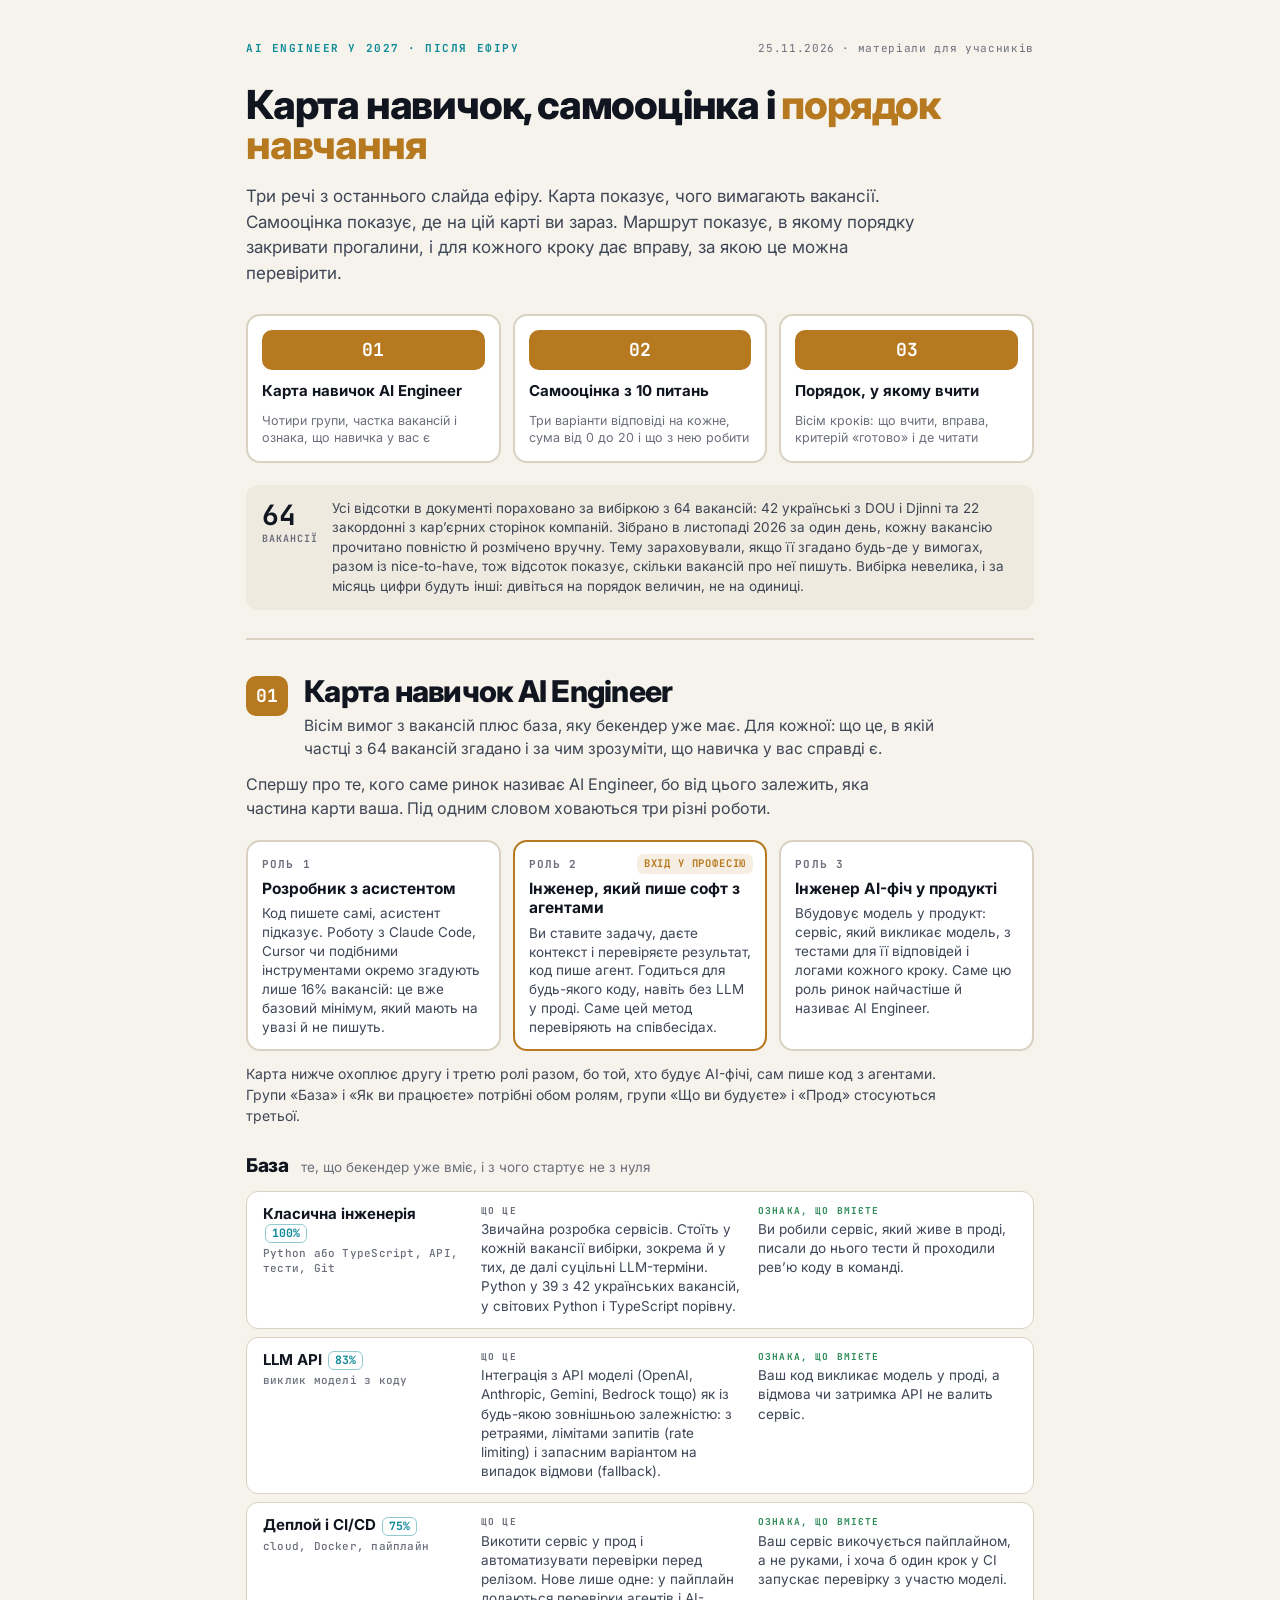
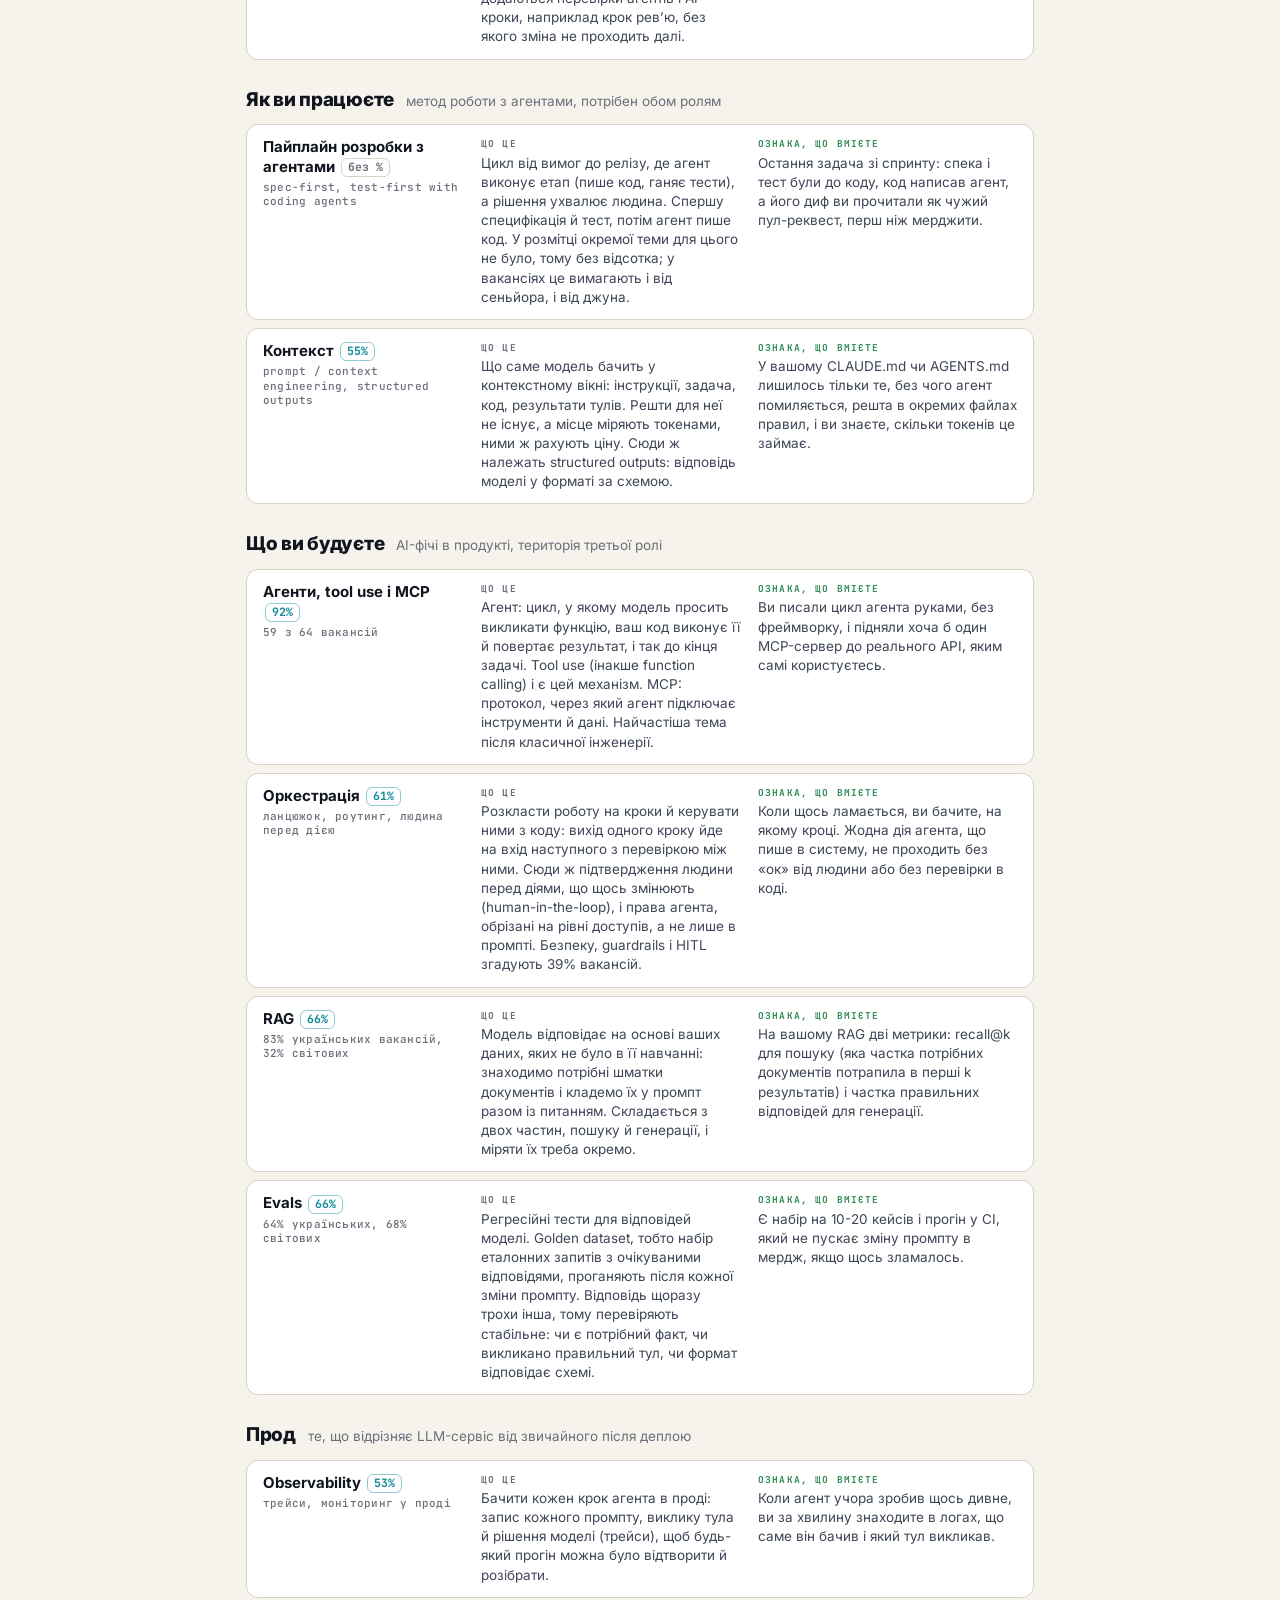
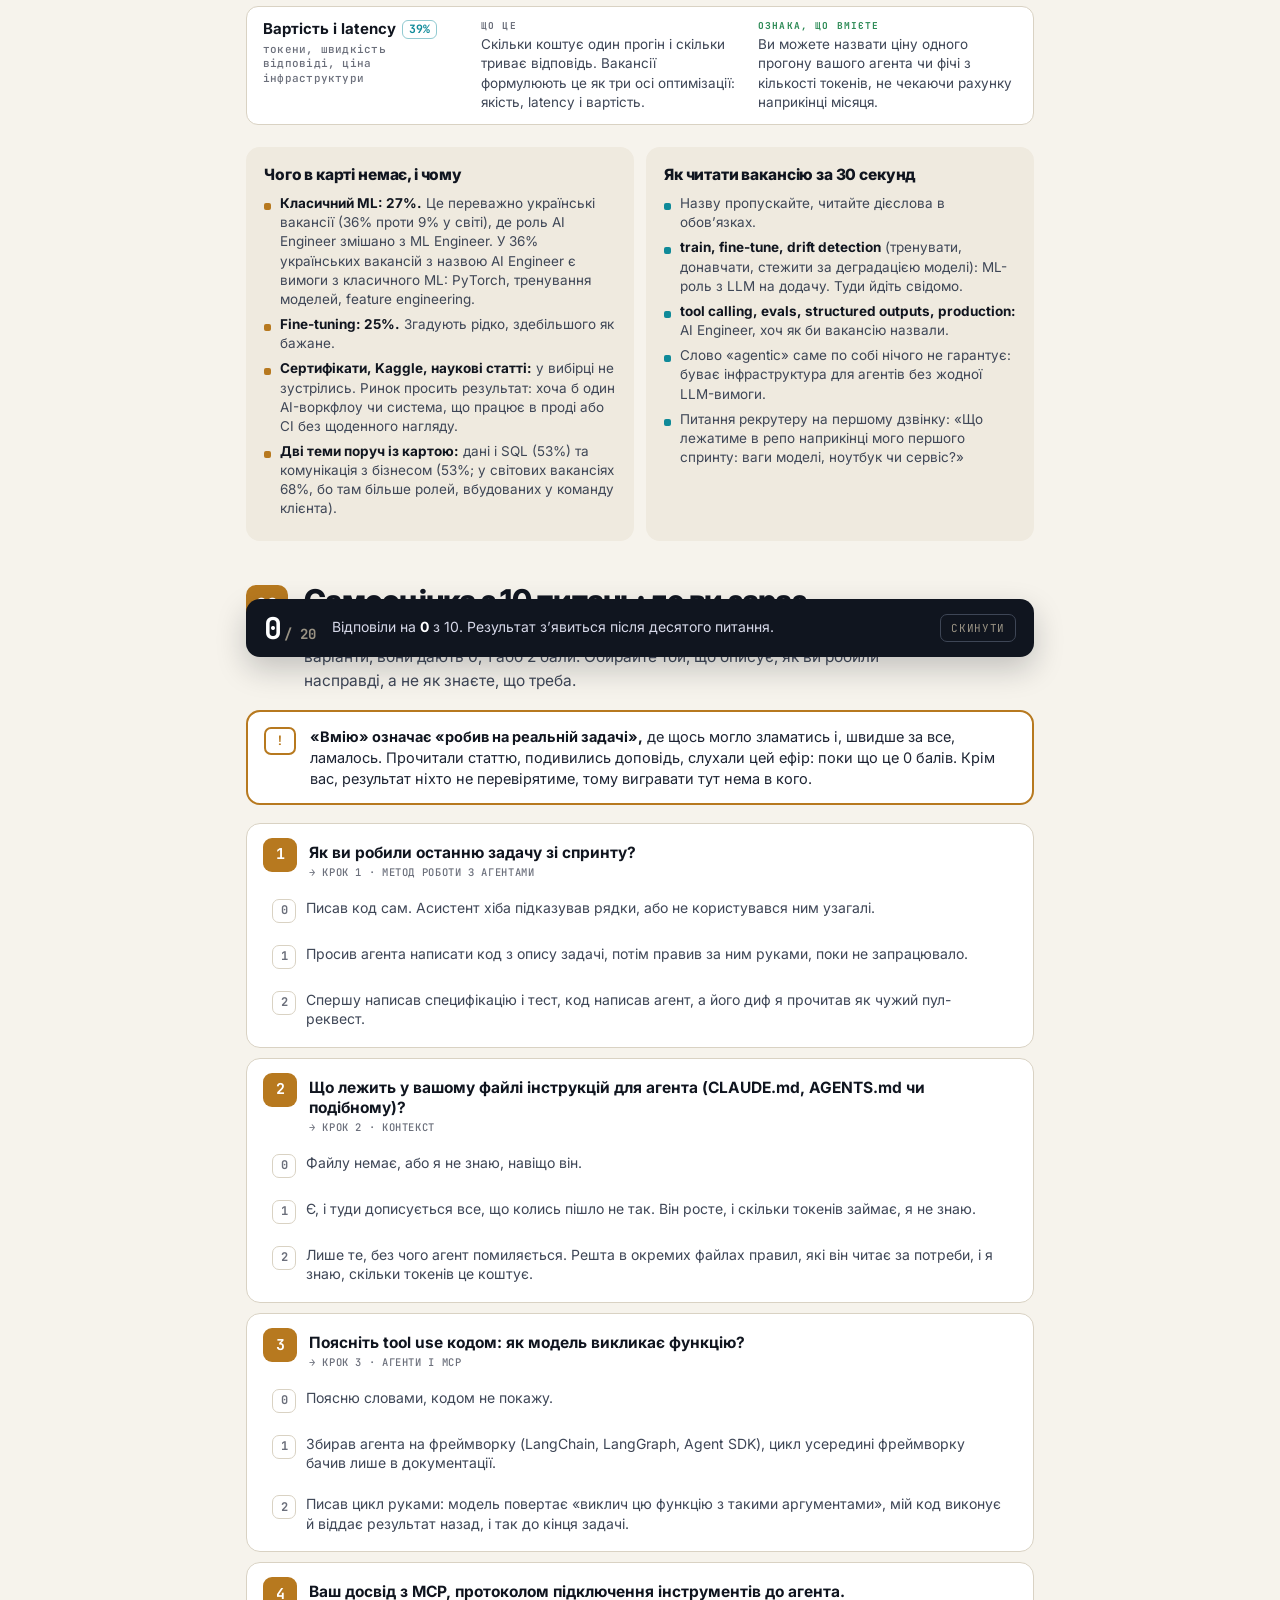
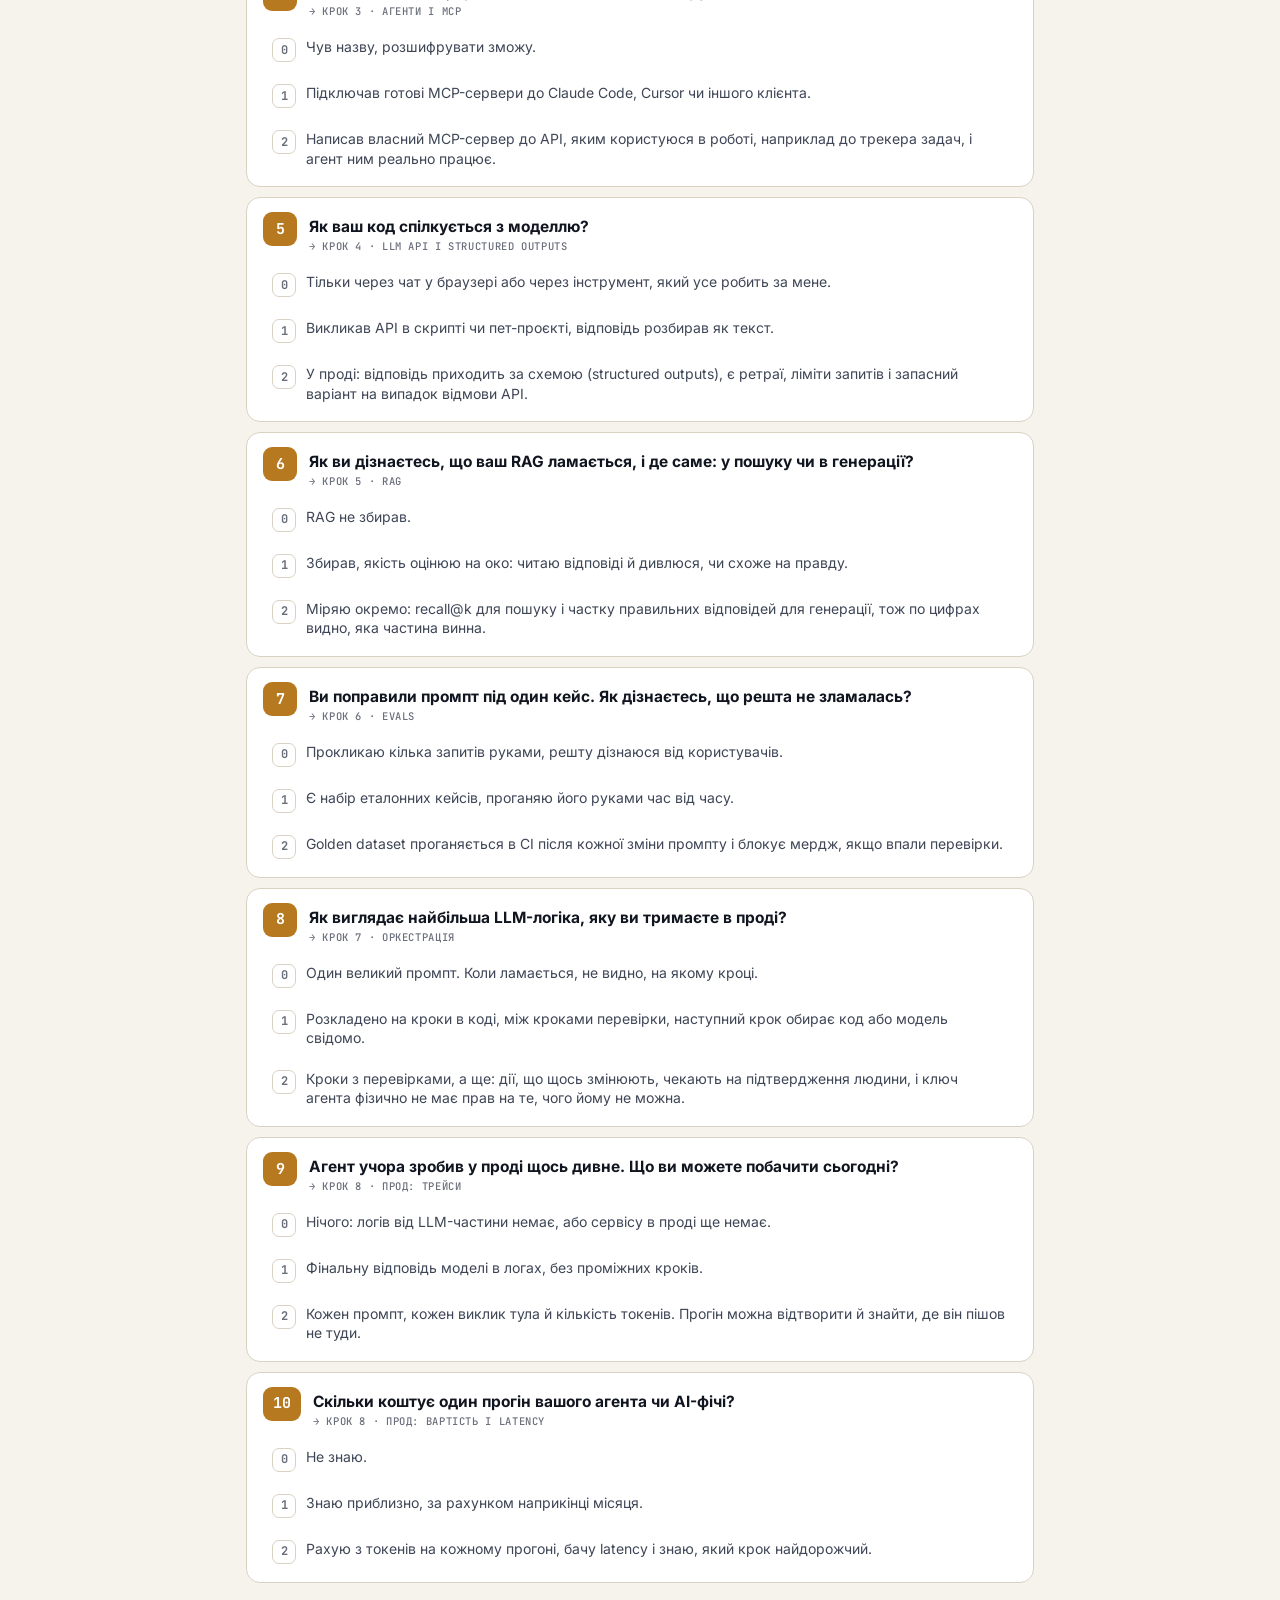
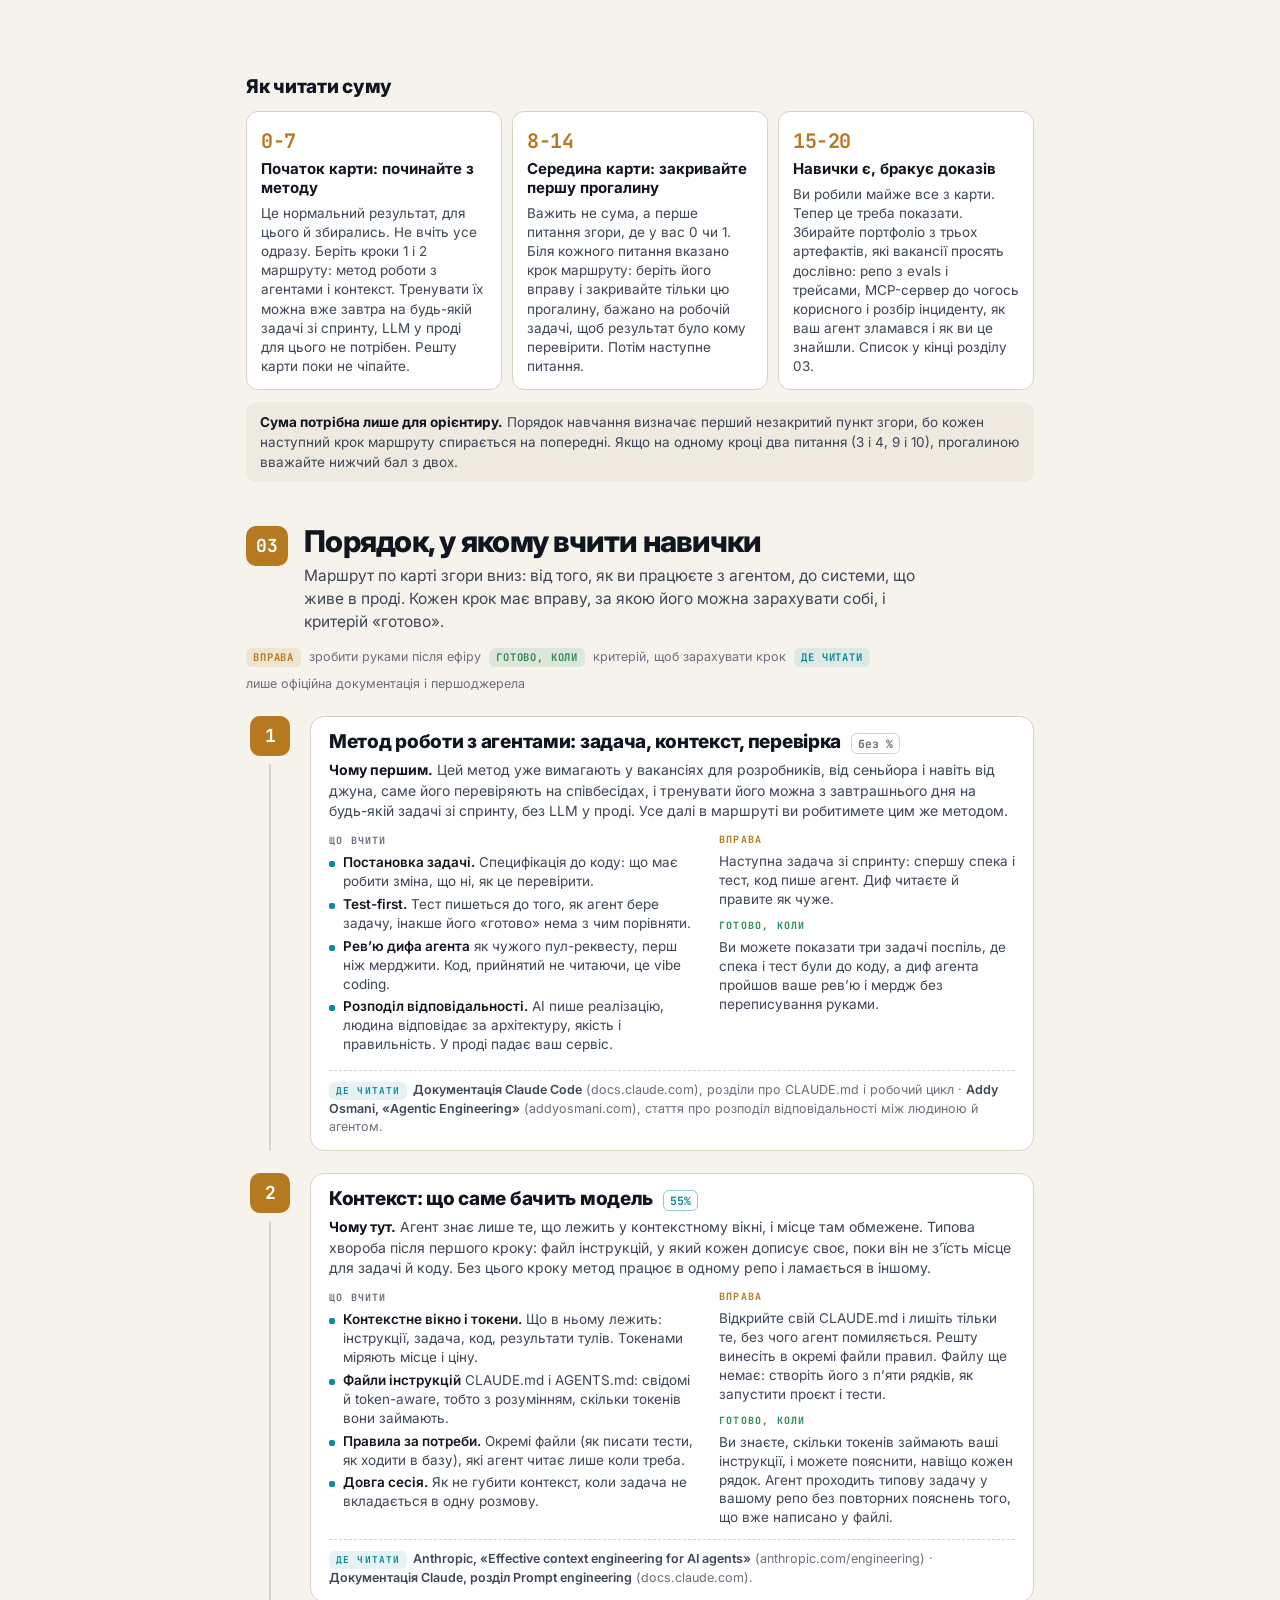
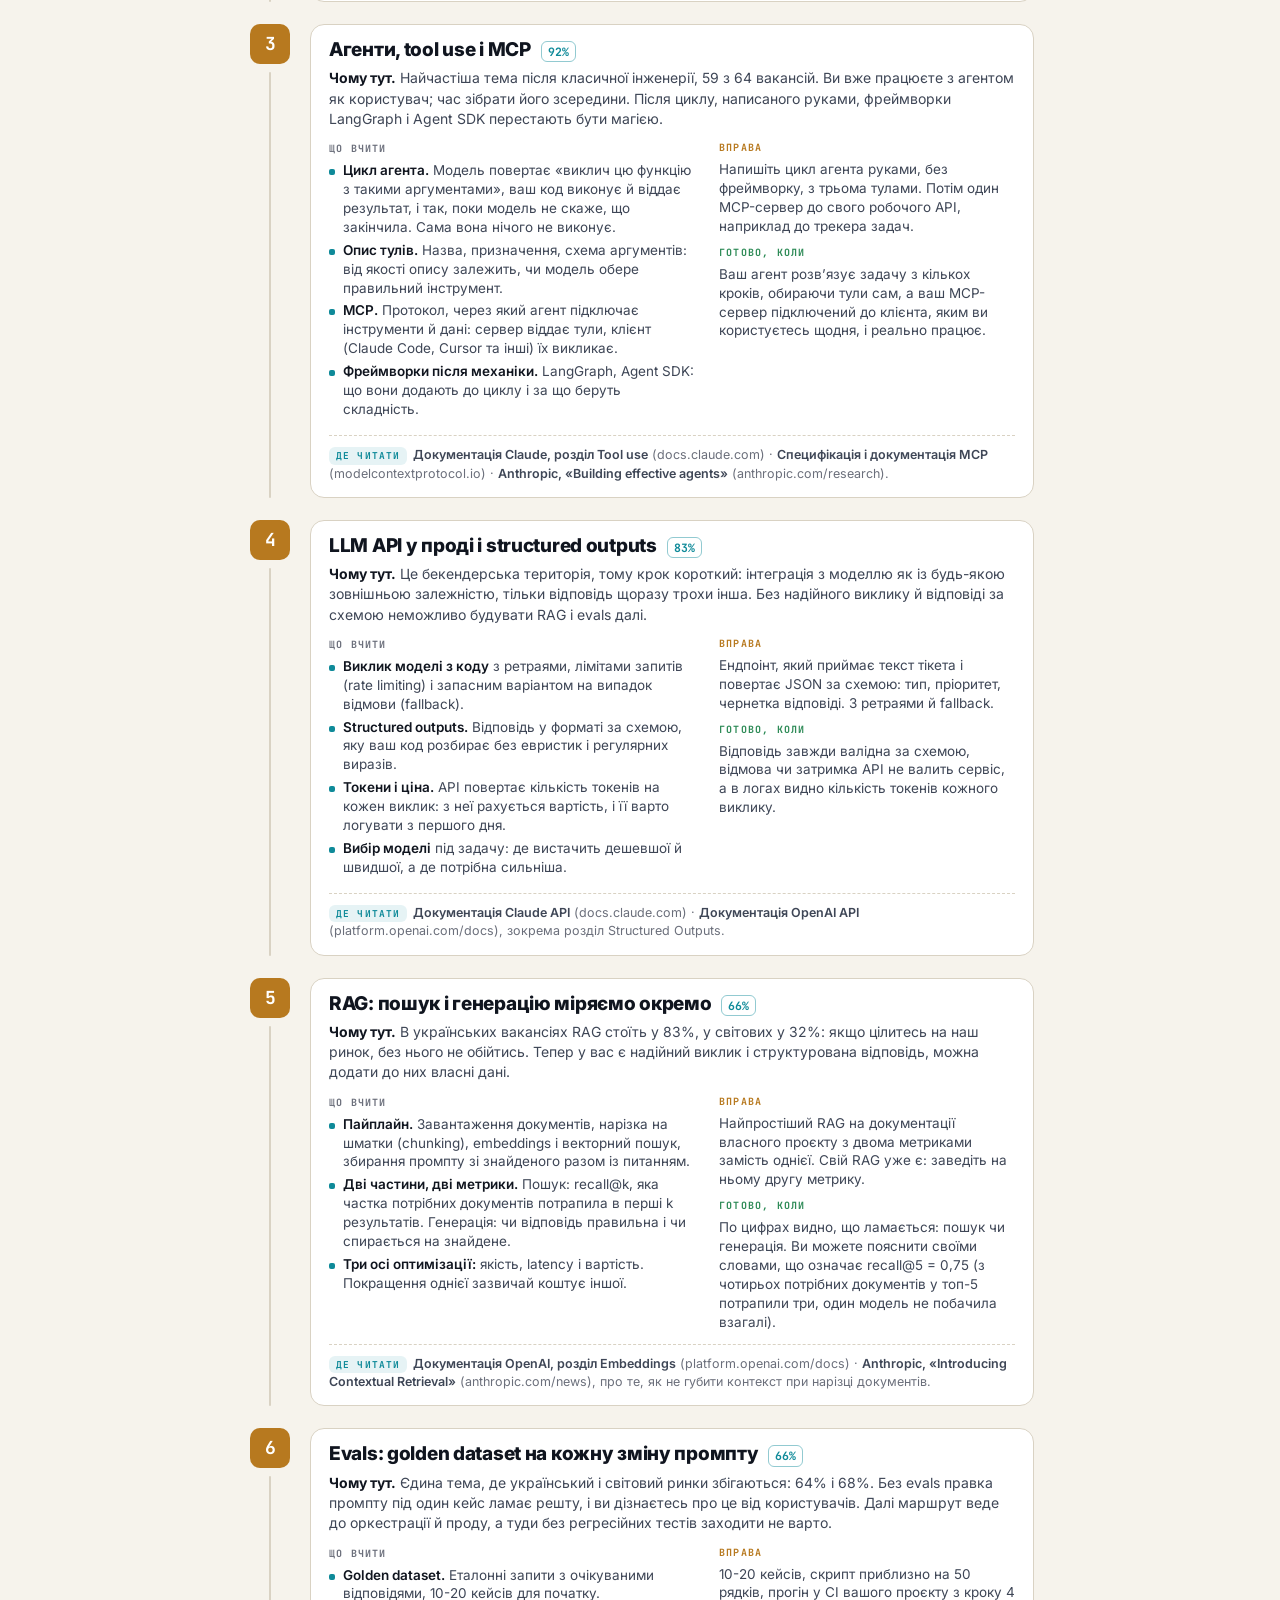
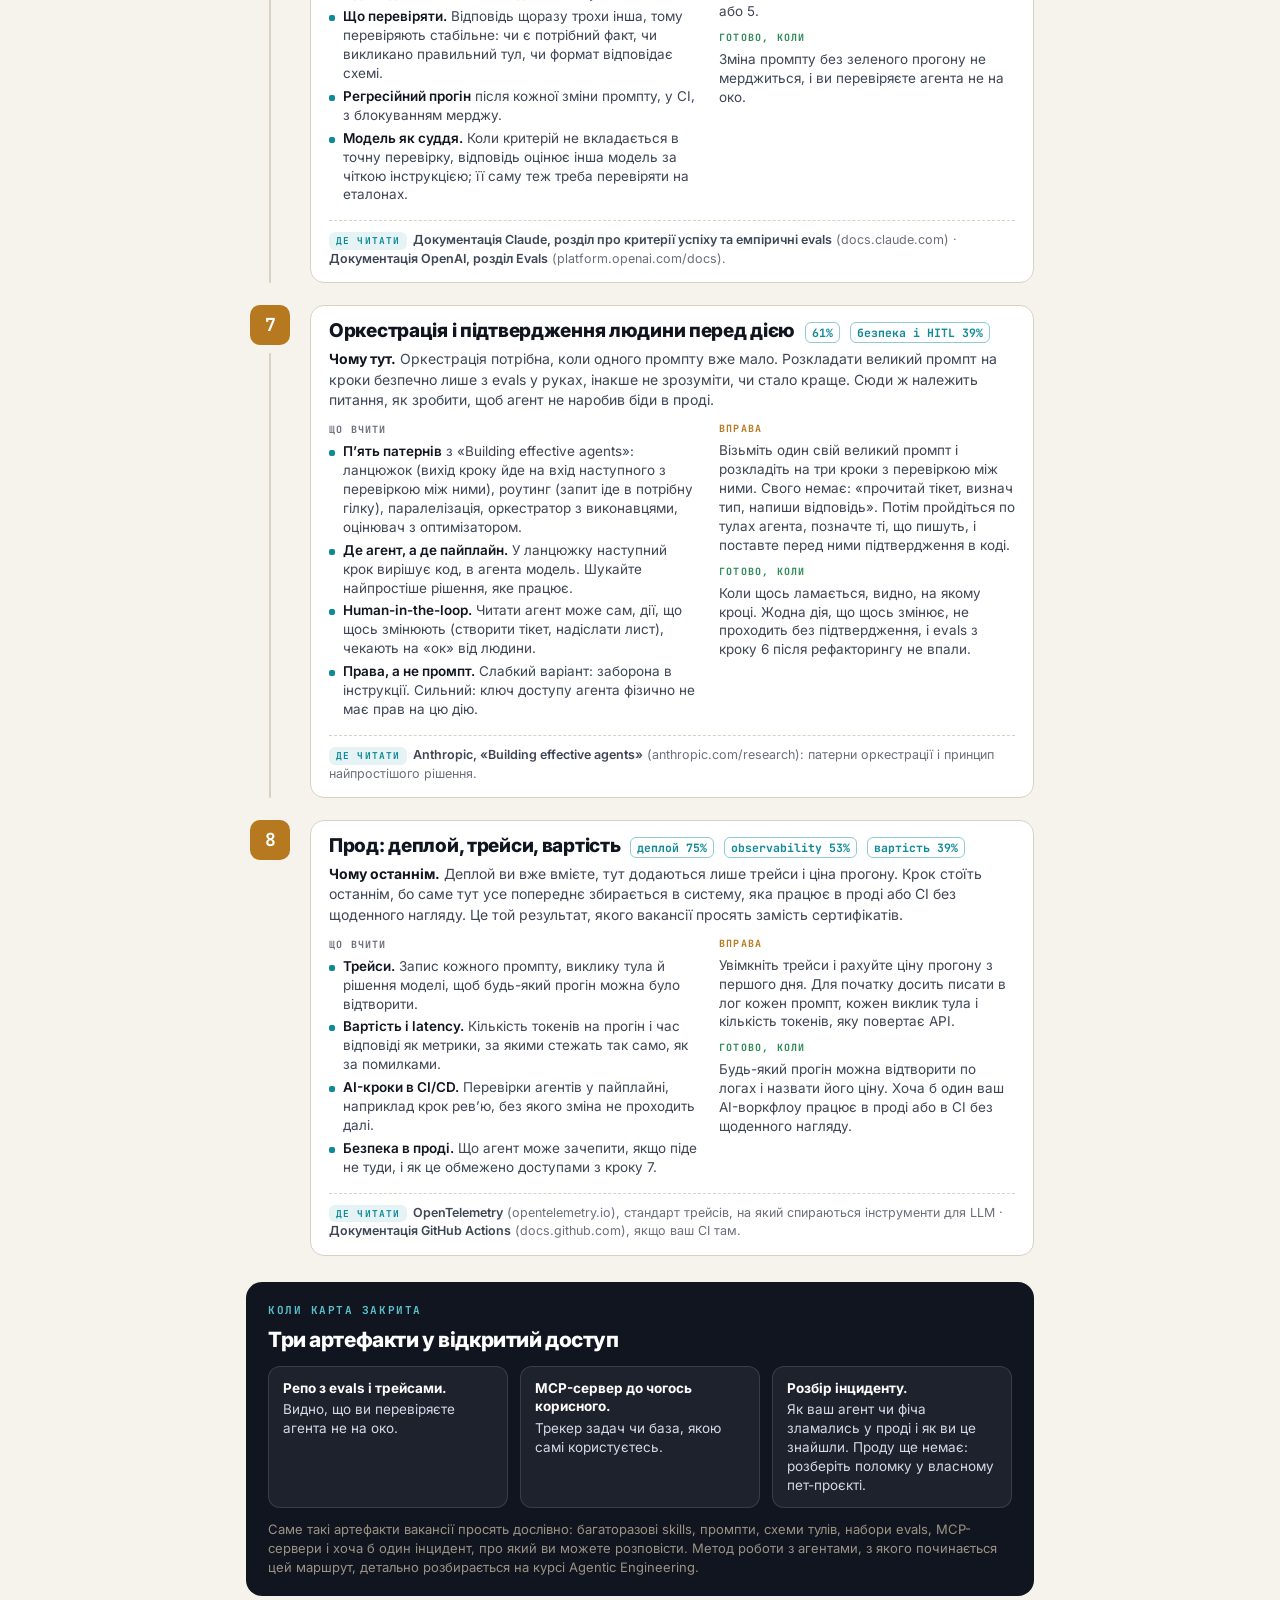
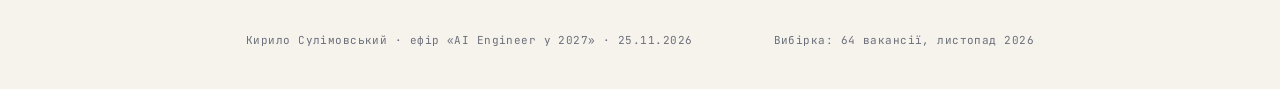
==== index.html @ 545e6356 "AI Engineer roadmap: skill map, self-assessment, learning order Co-Authored-By: Claude Opus 5.5 <nor" ====
<!DOCTYPE html>
<html lang="uk">
<head>
<meta charset="utf-8">
<meta name="viewport" content="width=device-width, initial-scale=1">
<title>AI Engineer у 2027: карта навичок, самооцінка, порядок навчання</title>
<meta name="description" content="Матеріали після ефіру «AI Engineer у 2027»: карта навичок за 64 вакансіями, самооцінка з 10 питань і порядок, у якому вчити навички.">
<link rel="preconnect" href="https://fonts.googleapis.com">
<link rel="preconnect" href="https://fonts.gstatic.com" crossorigin>
<link href="https://fonts.googleapis.com/css2?family=Inter:wght@400;600;700;800&family=JetBrains+Mono:wght@500;700&display=swap" rel="stylesheet">
<style>
:root{
  --bg:#F6F3EC; --panel:#FFFFFF; --panel-2:#EFEADF; --frame:#D9D2C3; --line:#8C8574;
  --ink-0:#10151F; --ink:#1D2433; --ink-2:#3E4656; --dim:#6B6F7B;
  --accent:#B7791F; --model:#6D4FC7; --code:#0F8A99; --ctx:#2F6BD8; --ok:#2E8B57; --err:#C8443A;
  --sans:"Inter",system-ui,-apple-system,"Segoe UI",sans-serif; --mono:"JetBrains Mono",ui-monospace,"SF Mono",Menlo,monospace;
}
*{box-sizing:border-box;margin:0;padding:0}
html{-webkit-text-size-adjust:100%}
body{background:var(--bg);color:var(--ink);font-family:var(--sans);font-size:16px;line-height:1.5;-webkit-font-smoothing:antialiased;overflow-x:hidden}
.wrap{max-width:820px;margin:0 auto;padding:0 16px}
a{color:var(--code);text-decoration:none;border-bottom:1px solid rgba(15,138,153,.35)}
b,strong{font-weight:700;color:var(--ink-0)}
code{font-family:var(--mono);font-size:.9em;font-weight:500}
.mono{font-family:var(--mono);font-weight:500;letter-spacing:0}
.kicker{font-family:var(--mono);font-weight:700;font-size:11px;letter-spacing:.14em;text-transform:uppercase;color:var(--code)}
.chip{display:inline-flex;align-items:center;justify-content:center;min-width:40px;height:40px;padding:0 10px;border-radius:10px;background:var(--accent);color:#fff;font-family:var(--mono);font-weight:700;font-size:18px;line-height:1;flex:none}
.chip.sm{min-width:28px;height:28px;font-size:13px;border-radius:7px}
.chip.ghost{background:var(--panel);color:var(--accent);border:2px solid var(--accent)}
.pct{display:inline-block;font-family:var(--mono);font-weight:700;font-size:11.5px;color:var(--code);border:1.5px solid rgba(15,138,153,.45);border-radius:6px;padding:1px 6px;white-space:nowrap;vertical-align:middle}
.pct.na{color:var(--dim);border-color:var(--frame)}
.tag{display:inline-block;font-family:var(--mono);font-weight:700;font-size:10.5px;letter-spacing:.08em;text-transform:uppercase;border-radius:6px;padding:2px 7px;white-space:nowrap}
.tag.base{background:rgba(15,138,153,.1);color:var(--code)}
.tag.rec{background:rgba(183,121,31,.13);color:var(--accent)}
.tag.opt{background:rgba(107,111,123,.12);color:var(--dim)}
.tag.ok{background:rgba(46,139,87,.12);color:var(--ok)}
hr.rule{border:0;border-top:2px solid var(--frame);margin:0}

/* ---- header ---- */
header.cover{padding:40px 0 28px}
.cover .top{display:flex;justify-content:space-between;align-items:center;gap:12px;flex-wrap:wrap;margin-bottom:28px}
.cover .top .right{font-family:var(--mono);font-size:11px;color:var(--dim);letter-spacing:.06em}
.cover h1{font-weight:800;font-size:40px;line-height:1.02;letter-spacing:-.03em;color:var(--ink-0);max-width:700px}
.cover h1 span{color:var(--accent)}
.cover .lead{margin-top:18px;font-size:17px;color:var(--ink-2);max-width:680px}
.promise{display:grid;grid-template-columns:repeat(3,1fr);gap:12px;margin-top:28px}
.promise a{display:flex;flex-direction:column;gap:12px;background:var(--panel);border:2px solid var(--frame);border-radius:14px;padding:14px;color:var(--ink);border-bottom-width:2px}
.promise a .pt{font-weight:700;font-size:15px;line-height:1.25;color:var(--ink-0)}
.promise a .ps{font-size:12.5px;color:var(--dim);line-height:1.35}
.sample{margin-top:22px;display:flex;gap:14px;align-items:flex-start;background:var(--panel-2);border-radius:12px;padding:14px 16px;font-size:13.5px;color:var(--ink-2);line-height:1.45}
.sample .n{font-family:var(--mono);font-weight:700;font-size:28px;line-height:1;color:var(--ink-0);flex:none;padding-top:2px}
.sample .n small{display:block;font-size:10px;letter-spacing:.1em;text-transform:uppercase;color:var(--dim);margin-top:5px}

/* ---- sections ---- */
section.part{padding:36px 0 8px}
.part-head{display:flex;align-items:flex-start;gap:16px;margin-bottom:8px}
.part-head h2{font-weight:800;font-size:30px;line-height:1.05;letter-spacing:-.025em;color:var(--ink-0)}
.part-head .sub{color:var(--ink-2);margin-top:6px;font-size:15.5px;max-width:640px}
.part-intro{color:var(--ink-2);margin:12px 0 0;max-width:680px}

/* roles */
.roles{display:grid;grid-template-columns:repeat(3,1fr);gap:12px;margin-top:20px}
.role{background:var(--panel);border:2px solid var(--frame);border-radius:14px;padding:14px 14px 12px;position:relative}
.role .rn{font-family:var(--mono);font-weight:700;font-size:11px;color:var(--dim);letter-spacing:.1em;text-transform:uppercase}
.role h4{font-weight:700;font-size:15.5px;line-height:1.25;color:var(--ink-0);margin:6px 0 6px}
.role p{font-size:13.5px;color:var(--ink-2);line-height:1.4}
.role.hl{border-color:var(--accent)}
.role .mark{position:absolute;top:12px;right:12px}
.roles-note{margin-top:12px;font-size:14px;color:var(--ink-2);max-width:700px}

/* skill map */
.group{margin-top:26px}
.group-head{display:flex;align-items:baseline;gap:12px;flex-wrap:wrap;margin-bottom:10px}
.group-head h3{font-weight:800;font-size:19px;letter-spacing:-.015em;color:var(--ink-0)}
.group-head .gh-sub{font-size:13.5px;color:var(--dim)}
.skill{display:grid;grid-template-columns:200px 1fr 1fr;gap:0 18px;background:var(--panel);border:1.5px solid var(--frame);border-radius:12px;padding:12px 16px;margin-bottom:8px;break-inside:avoid;page-break-inside:avoid}
.skill .sn{font-weight:700;font-size:15px;color:var(--ink-0);line-height:1.3}
.skill .sn .pct{margin-left:2px}
.skill .sn .alias{display:block;font-family:var(--mono);font-weight:500;font-size:11px;color:var(--dim);margin-top:3px;letter-spacing:.02em}
.skill .sd,.skill .ss{font-size:13.5px;line-height:1.42;color:var(--ink-2)}
.skill .lbl{display:block;font-family:var(--mono);font-weight:700;font-size:9.5px;letter-spacing:.12em;text-transform:uppercase;color:var(--dim);margin-bottom:3px}
.skill .ss .lbl{color:var(--ok)}
.aside{margin-top:22px;display:grid;grid-template-columns:1fr 1fr;gap:12px}
.box{background:var(--panel-2);border-radius:14px;padding:16px 18px;break-inside:avoid;page-break-inside:avoid}
.box h4{font-weight:800;font-size:15.5px;color:var(--ink-0);margin-bottom:8px;letter-spacing:-.01em}
.box ul{list-style:none}
.box li{position:relative;padding-left:16px;font-size:13.5px;color:var(--ink-2);line-height:1.42;margin-bottom:6px}
.box li::before{content:"";position:absolute;left:0;top:9px;width:7px;height:7px;border-radius:2px;background:var(--accent)}
.box.c li::before{background:var(--code)}
.box p{font-size:13.5px;color:var(--ink-2);line-height:1.42}

/* questionnaire */
.rule-box{display:flex;gap:14px;align-items:flex-start;background:var(--panel);border:2px solid var(--accent);border-radius:14px;padding:14px 16px;margin-top:18px;break-inside:avoid;page-break-inside:avoid}
.rule-box .chip{margin-top:1px}
.rule-box p{font-size:14.5px;color:var(--ink);line-height:1.45}
.qlist{margin-top:18px;counter-reset:q}
.q{background:var(--panel);border:1.5px solid var(--frame);border-radius:14px;padding:14px 16px 10px;margin-bottom:10px;break-inside:avoid;page-break-inside:avoid}
.q .qh{display:flex;align-items:flex-start;gap:12px;margin-bottom:10px}
.q .qh .chip{min-width:34px;height:34px;font-size:15px;border-radius:9px}
.q .qt{font-weight:700;font-size:15.5px;line-height:1.3;color:var(--ink-0);padding-top:5px}
.q .qt .step{display:block;font-family:var(--mono);font-weight:500;font-size:10.5px;color:var(--dim);letter-spacing:.06em;margin-top:3px;text-transform:uppercase}
.opts{display:flex;flex-direction:column;gap:5px}
.opt{display:flex;align-items:flex-start;gap:10px;padding:7px 10px 7px 8px;border-radius:9px;border:1.5px solid transparent;cursor:pointer;font-size:14px;line-height:1.4;color:var(--ink-2);position:relative}
.opt:hover{background:var(--bg)}
.opt input{position:absolute;opacity:0;width:1px;height:1px;pointer-events:none}
.opt .v{flex:none;width:24px;height:24px;border-radius:7px;border:1.5px solid var(--frame);display:flex;align-items:center;justify-content:center;font-family:var(--mono);font-weight:700;font-size:12px;color:var(--dim);background:var(--panel);margin-top:1px}
.opt:has(input:checked){background:rgba(183,121,31,.08);border-color:var(--accent);color:var(--ink-0)}
.opt:has(input:checked) .v{background:var(--accent);border-color:var(--accent);color:#fff}
.opt input:focus-visible ~ .v{outline:2px solid var(--ctx);outline-offset:2px}
.score{position:sticky;bottom:12px;margin-top:14px;background:var(--ink-0);color:#fff;border-radius:14px;padding:14px 18px;display:flex;align-items:center;gap:16px;box-shadow:0 12px 30px rgba(16,21,31,.22)}
.score .sv{font-family:var(--mono);font-weight:700;font-size:30px;line-height:1;white-space:nowrap}
.score .sv small{font-size:14px;color:#9A9384;margin-left:2px}
.score .st{font-size:14px;line-height:1.35;color:#D6D8E8}
.score .st b{color:#fff}
.score .reset{margin-left:auto;font-family:var(--mono);font-size:11px;letter-spacing:.06em;text-transform:uppercase;color:#9A9384;background:none;border:1px solid #3E4656;border-radius:7px;padding:6px 10px;cursor:pointer}
.result{margin-top:14px;display:none;background:var(--panel);border:2px solid var(--accent);border-radius:14px;padding:16px 18px;break-inside:avoid}
.result.show{display:block}
.result h4{font-weight:800;font-size:17px;color:var(--ink-0);margin-bottom:6px}
.result p{font-size:14.5px;color:var(--ink-2);line-height:1.45}
.key{margin-top:18px}
.key h3{font-weight:800;font-size:19px;letter-spacing:-.015em;color:var(--ink-0);margin-bottom:10px}
.bands{display:grid;grid-template-columns:repeat(3,1fr);gap:10px}
.band{background:var(--panel);border:1.5px solid var(--frame);border-radius:12px;padding:14px 14px 12px;break-inside:avoid;page-break-inside:avoid}
.band .bn{font-family:var(--mono);font-weight:700;font-size:20px;color:var(--accent);letter-spacing:-.02em}
.band h4{font-weight:700;font-size:15px;color:var(--ink-0);margin:4px 0 6px;line-height:1.25}
.band p{font-size:13.5px;color:var(--ink-2);line-height:1.42}
.key-note{margin-top:12px;font-size:13.5px;color:var(--ink-2);background:var(--panel-2);border-radius:10px;padding:10px 14px}

/* roadmap */
.legend{display:flex;gap:8px;flex-wrap:wrap;margin-top:14px;align-items:center;font-size:12.5px;color:var(--dim)}
.step{display:grid;grid-template-columns:48px 1fr;gap:0 16px;margin-top:22px;break-inside:avoid;page-break-inside:avoid}
.step .rail{display:flex;flex-direction:column;align-items:center;gap:8px}
.step .rail .ln{width:2px;flex:1;background:var(--frame);border-radius:1px;min-height:20px}
.step .body{background:var(--panel);border:1.5px solid var(--frame);border-radius:14px;padding:14px 18px 14px}
.step .sh{display:flex;align-items:baseline;gap:10px;flex-wrap:wrap}
.step h3{font-weight:800;font-size:19px;letter-spacing:-.015em;color:var(--ink-0);line-height:1.2}
.step .why{margin-top:6px;font-size:14px;color:var(--ink-2);line-height:1.45}
.step .cols{display:grid;grid-template-columns:1.25fr 1fr;gap:14px 20px;margin-top:12px}
.step h5{font-family:var(--mono);font-weight:700;font-size:10px;letter-spacing:.12em;text-transform:uppercase;color:var(--dim);margin-bottom:5px}
.step .topics{list-style:none}
.step .topics li{position:relative;padding-left:14px;font-size:13.5px;color:var(--ink-2);line-height:1.4;margin-bottom:4px}
.step .topics li::before{content:"";position:absolute;left:0;top:8px;width:6px;height:6px;border-radius:2px;background:var(--code)}
.step .topics li em{font-style:normal;color:var(--ink-0);font-weight:600}
.step .proof{display:flex;flex-direction:column;gap:10px}
.step .proof div{font-size:13.5px;line-height:1.4;color:var(--ink-2)}
.step .proof h5.ex{color:var(--accent)}
.step .proof h5.done{color:var(--ok)}
.step .res{margin-top:12px;padding-top:10px;border-top:1.5px dashed var(--frame);font-size:12.5px;color:var(--dim);line-height:1.45}
.step .res b{color:var(--ink-2);font-weight:600}
.step .res .lbl{font-family:var(--mono);font-weight:700;font-size:9.5px;letter-spacing:.12em;text-transform:uppercase;margin-right:6px}
.portfolio{margin-top:26px;background:var(--ink-0);color:#fff;border-radius:16px;padding:20px 22px;break-inside:avoid;page-break-inside:avoid}
.portfolio .kicker{color:#5BC0CB}
.portfolio h3{font-weight:800;font-size:21px;letter-spacing:-.02em;margin:6px 0 10px;color:#fff}
.portfolio ol{list-style:none;display:grid;grid-template-columns:repeat(3,1fr);gap:12px}
.portfolio li{background:rgba(255,255,255,.06);border:1px solid rgba(255,255,255,.12);border-radius:12px;padding:12px 14px;font-size:13.5px;line-height:1.4;color:#D6D8E8}
.portfolio li b{color:#fff;display:block;margin-bottom:3px}
.portfolio p{margin-top:12px;font-size:13px;color:#9A9384;line-height:1.45}
footer{padding:28px 0 40px;display:flex;justify-content:space-between;gap:12px;flex-wrap:wrap;font-family:var(--mono);font-size:11px;color:var(--dim);letter-spacing:.04em}
.print-only{display:none}

/* ---- phone ---- */
@media (max-width:640px){
  body{font-size:15px}
  header.cover{padding:28px 0 20px}
  .cover h1{font-size:31px}
  .promise,.roles,.bands,.portfolio ol{grid-template-columns:1fr}
  .skill{grid-template-columns:1fr;gap:8px}
  .aside{grid-template-columns:1fr}
  .step{grid-template-columns:36px 1fr;gap:0 10px}
  .step .chip{min-width:36px;height:36px;font-size:15px}
  .step .cols{grid-template-columns:1fr}
  .step .body{padding:12px 14px}
  .part-head h2{font-size:26px}
  .score{flex-wrap:wrap}
  .score .reset{margin-left:0}
}

/* ---- print / PDF ---- */
@page{size:A4;margin:13mm 13mm 15mm}
@media print{
  html,body{background:var(--bg);-webkit-print-color-adjust:exact;print-color-adjust:exact}
  body{font-size:10pt;line-height:1.42}
  .wrap{max-width:none;padding:0}
  a{border-bottom:0;color:inherit}
  header.cover{padding:4mm 0 5mm}
  .cover .top{margin-bottom:7mm}
  .cover h1{font-size:28pt}
  .cover .lead{font-size:11pt;margin-top:4mm}
  .promise{margin-top:6mm}
  .promise a{padding:10px 12px;gap:8px}
  .promise a .pt{font-size:10.5pt}
  .promise a .ps{font-size:8.6pt}
  .sample{margin-top:6mm;font-size:9pt}
  section.part{padding:0}
  section.part#self,section.part#route{break-before:page;page-break-before:always}
  section.part#map{padding-top:6mm}
  .part-head{padding-top:2mm}
  .group-head{break-after:avoid;page-break-after:avoid}
  .group.tight{break-inside:avoid;page-break-inside:avoid}
  .part-head h2{font-size:21pt}
  .part-head .sub{font-size:10.5pt}
  .part-intro{font-size:10pt}
  .roles{margin-top:5mm}
  .role p,.roles-note{font-size:8.8pt}
  .role{padding:10px 12px 9px}
  .roles-note{margin-top:8px}
  .role h4{font-size:10.5pt}
  .group{margin-top:5mm}
  .group-head h3{font-size:13pt}
  .group-head .gh-sub{font-size:9pt}
  .skill{padding:7px 11px;margin-bottom:4px;grid-template-columns:140px 1.3fr 1fr;gap:0 12px;border-radius:9px}
  .skill .sn{font-size:9.6pt}
  .skill .sn .alias{font-size:7.4pt}
  .skill .sd,.skill .ss{font-size:8.5pt;line-height:1.34}
  .skill .lbl{font-size:6.8pt;margin-bottom:1px}
  .pct{font-size:7.8pt}
  .aside{margin-top:5mm}
  .box{padding:10px 13px}
  .box h4{font-size:10.5pt}
  .box li,.box p{font-size:8.8pt}
  .rule-box{margin-top:4mm;padding:9px 12px}
  .rule-box p{font-size:9.6pt}
  .qlist{margin-top:4mm}
  .q{padding:6px 11px 4px;margin-bottom:3px;border-radius:9px}
  .q .qh{margin-bottom:2px}
  .opts{gap:0}
  .rule-box{margin-top:3mm}
  .qlist{margin-top:3mm}
  .q .qh .chip{min-width:26px;height:26px;font-size:11pt;border-radius:7px}
  .q .qt{font-size:10pt;padding-top:3px}
  .q .qt .step{font-size:7.2pt}
  .opts{gap:1px}
  .opt{padding:1px 6px 1px 4px;font-size:8.8pt;line-height:1.32}
  .opt .v{width:17px;height:17px;font-size:8pt;border-radius:5px;margin-top:1px}
  .opt:has(input:checked){background:none;border-color:transparent;color:var(--ink-2)}
  .opt:has(input:checked) .v{background:var(--panel);border-color:var(--frame);color:var(--dim)}
  .score,.result,.no-print{display:none !important}
  .print-only{display:block}
  .key{margin-top:5mm}
  .key h3{font-size:13pt}
  .band{padding:9px 11px 7px}
  .bands{gap:7px}
  .key-note{margin-top:7px;padding:7px 11px}
  .band .bn{font-size:14pt}
  .band h4{font-size:10pt}
  .band p,.key-note{font-size:8.8pt}
  .legend{font-size:8.6pt;margin-top:3mm}
  .step{margin-top:2.4mm;grid-template-columns:30px 1fr;gap:0 9px}
  .step .chip{min-width:30px;height:30px;font-size:13px;border-radius:8px}
  .step .rail .ln{min-height:10px}
  .step .body{padding:6px 11px 6px;border-radius:9px}
  .step h3{font-size:11pt}
  .step .why{font-size:8.3pt;margin-top:2px;line-height:1.35}
  .step .cols{margin-top:3px;gap:4px 14px;grid-template-columns:1.3fr 1fr}
  .step .topics li,.step .proof div{font-size:8.1pt;line-height:1.3;margin-bottom:1px}
  .step .topics li::before{top:6px;width:5px;height:5px}
  .step .proof{gap:5px}
  .step h5{font-size:6.8pt;margin-bottom:1px}
  .step .res{margin-top:4px;padding-top:3px;font-size:7.6pt;line-height:1.35}
  .legend{margin-top:1.5mm;gap:6px}
  #route .part-head .sub{font-size:9.8pt;margin-top:3px}
  .key-note{break-inside:avoid;page-break-inside:avoid}
  .portfolio{margin-top:4mm;padding:11px 13px}
  .portfolio h3{font-size:13pt;margin:3px 0 7px}
  .portfolio li{font-size:8.4pt;padding:7px 9px}
  .portfolio p{font-size:8.2pt;margin-top:7px}
  .portfolio ol{gap:8px}
  footer{padding:5mm 0 0;font-size:7.8pt}
  .step-break{break-before:page;page-break-before:always}
}
</style>
</head>
<body>
<div class="wrap">

<header class="cover">
  <div class="top">
    <div class="kicker">AI Engineer у 2027 · після ефіру</div>
    <div class="right">25.11.2026 · матеріали для учасників</div>
  </div>
  <h1>Карта навичок, самооцінка і <span>порядок навчання</span></h1>
  <p class="lead">Три речі з останнього слайда ефіру. Карта показує, чого вимагають вакансії. Самооцінка показує, де на цій карті ви зараз. Маршрут показує, в якому порядку закривати прогалини, і для кожного кроку дає вправу, за якою це можна перевірити.</p>

  <div class="promise">
    <a href="#map"><span class="chip">01</span><span class="pt">Карта навичок AI Engineer</span><span class="ps">Чотири групи, частка вакансій і ознака, що навичка у вас є</span></a>
    <a href="#self"><span class="chip">02</span><span class="pt">Самооцінка з 10 питань</span><span class="ps">Три варіанти відповіді на кожне, сума від 0 до 20 і що з нею робити</span></a>
    <a href="#route"><span class="chip">03</span><span class="pt">Порядок, у якому вчити</span><span class="ps">Вісім кроків: що вчити, вправа, критерій «готово» і де читати</span></a>
  </div>

  <div class="sample">
    <div class="n">64<small>вакансії</small></div>
    <div>Усі відсотки в документі пораховано за вибіркою з 64 вакансій: 42 українські з DOU і Djinni та 22 закордонні з карʼєрних сторінок компаній. Зібрано в листопаді 2026 за один день, кожну вакансію прочитано повністю й розмічено вручну. Тему зараховували, якщо її згадано будь-де у вимогах, разом із nice-to-have, тож відсоток показує, скільки вакансій про неї пишуть. Вибірка невелика, і за місяць цифри будуть інші: дивіться на порядок величин, не на одиниці.</div>
  </div>
</header>

<hr class="rule">

<!-- ========================= 01 ========================= -->
<section class="part" id="map">
  <div class="part-head">
    <span class="chip">01</span>
    <div>
      <h2>Карта навичок AI Engineer</h2>
      <p class="sub">Вісім вимог з вакансій плюс база, яку бекендер уже має. Для кожної: що це, в якій частці з 64 вакансій згадано і за чим зрозуміти, що навичка у вас справді є.</p>
    </div>
  </div>

  <p class="part-intro">Спершу про те, кого саме ринок називає AI Engineer, бо від цього залежить, яка частина карти ваша. Під одним словом ховаються три різні роботи.</p>

  <div class="roles">
    <div class="role">
      <div class="rn">Роль 1</div>
      <h4>Розробник з асистентом</h4>
      <p>Код пишете самі, асистент підказує. Роботу з Claude Code, Cursor чи подібними інструментами окремо згадують лише 16% вакансій: це вже базовий мінімум, який мають на увазі й не пишуть.</p>
    </div>
    <div class="role hl">
      <span class="mark tag rec">вхід у професію</span>
      <div class="rn">Роль 2</div>
      <h4>Інженер, який пише софт з агентами</h4>
      <p>Ви ставите задачу, даєте контекст і перевіряєте результат, код пише агент. Годиться для будь-якого коду, навіть без LLM у проді. Саме цей метод перевіряють на співбесідах.</p>
    </div>
    <div class="role">
      <div class="rn">Роль 3</div>
      <h4>Інженер AI-фіч у продукті</h4>
      <p>Вбудовує модель у продукт: сервіс, який викликає модель, з тестами для її відповідей і логами кожного кроку. Саме цю роль ринок найчастіше й називає AI Engineer.</p>
    </div>
  </div>
  <p class="roles-note">Карта нижче охоплює другу і третю ролі разом, бо той, хто будує AI-фічі, сам пише код з агентами. Групи «База» і «Як ви працюєте» потрібні обом ролям, групи «Що ви будуєте» і «Прод» стосуються третьої.</p>

  <!-- group A -->
  <div class="group">
    <div class="group-head"><h3>База</h3><span class="gh-sub">те, що бекендер уже вміє, і з чого стартує не з нуля</span></div>
    <div class="skill">
      <div class="sn">Класична інженерія <span class="pct">100%</span><span class="alias">Python або TypeScript, API, тести, Git</span></div>
      <div class="sd"><span class="lbl">що це</span>Звичайна розробка сервісів. Стоїть у кожній вакансії вибірки, зокрема й у тих, де далі суцільні LLM-терміни. Python у 39 з 42 українських вакансій, у світових Python і TypeScript порівну.</div>
      <div class="ss"><span class="lbl">ознака, що вмієте</span>Ви робили сервіс, який живе в проді, писали до нього тести й проходили ревʼю коду в команді.</div>
    </div>
    <div class="skill">
      <div class="sn">LLM API <span class="pct">83%</span><span class="alias">виклик моделі з коду</span></div>
      <div class="sd"><span class="lbl">що це</span>Інтеграція з API моделі (OpenAI, Anthropic, Gemini, Bedrock тощо) як із будь-якою зовнішньою залежністю: з ретраями, лімітами запитів (rate limiting) і запасним варіантом на випадок відмови (fallback).</div>
      <div class="ss"><span class="lbl">ознака, що вмієте</span>Ваш код викликає модель у проді, а відмова чи затримка API не валить сервіс.</div>
    </div>
    <div class="skill">
      <div class="sn">Деплой і CI/CD <span class="pct">75%</span><span class="alias">cloud, Docker, пайплайн</span></div>
      <div class="sd"><span class="lbl">що це</span>Викотити сервіс у прод і автоматизувати перевірки перед релізом. Нове лише одне: у пайплайн додаються перевірки агентів і AI-кроки, наприклад крок ревʼю, без якого зміна не проходить далі.</div>
      <div class="ss"><span class="lbl">ознака, що вмієте</span>Ваш сервіс викочується пайплайном, а не руками, і хоча б один крок у CI запускає перевірку з участю моделі.</div>
    </div>
  </div>

  <!-- group B -->
  <div class="group tight">
    <div class="group-head"><h3>Як ви працюєте</h3><span class="gh-sub">метод роботи з агентами, потрібен обом ролям</span></div>
    <div class="skill">
      <div class="sn">Пайплайн розробки з агентами <span class="pct na">без %</span><span class="alias">spec-first, test-first with coding agents</span></div>
      <div class="sd"><span class="lbl">що це</span>Цикл від вимог до релізу, де агент виконує етап (пише код, ганяє тести), а рішення ухвалює людина. Спершу специфікація й тест, потім агент пише код. У розмітці окремої теми для цього не було, тому без відсотка; у вакансіях це вимагають і від сеньйора, і від джуна.</div>
      <div class="ss"><span class="lbl">ознака, що вмієте</span>Остання задача зі спринту: спека і тест були до коду, код написав агент, а його диф ви прочитали як чужий пул-реквест, перш ніж мерджити.</div>
    </div>
    <div class="skill">
      <div class="sn">Контекст <span class="pct">55%</span><span class="alias">prompt / context engineering, structured outputs</span></div>
      <div class="sd"><span class="lbl">що це</span>Що саме модель бачить у контекстному вікні: інструкції, задача, код, результати тулів. Решти для неї не існує, а місце міряють токенами, ними ж рахують ціну. Сюди ж належать structured outputs: відповідь моделі у форматі за схемою.</div>
      <div class="ss"><span class="lbl">ознака, що вмієте</span>У вашому CLAUDE.md чи AGENTS.md лишилось тільки те, без чого агент помиляється, решта в окремих файлах правил, і ви знаєте, скільки токенів це займає.</div>
    </div>
  </div>

  <!-- group C -->
  <div class="group">
    <div class="group-head"><h3>Що ви будуєте</h3><span class="gh-sub">AI-фічі в продукті, територія третьої ролі</span></div>
    <div class="skill">
      <div class="sn">Агенти, tool use і MCP <span class="pct">92%</span><span class="alias">59 з 64 вакансій</span></div>
      <div class="sd"><span class="lbl">що це</span>Агент: цикл, у якому модель просить викликати функцію, ваш код виконує її й повертає результат, і так до кінця задачі. Tool use (інакше function calling) і є цей механізм. MCP: протокол, через який агент підключає інструменти й дані. Найчастіша тема після класичної інженерії.</div>
      <div class="ss"><span class="lbl">ознака, що вмієте</span>Ви писали цикл агента руками, без фреймворку, і підняли хоча б один MCP-сервер до реального API, яким самі користуєтесь.</div>
    </div>
    <div class="skill">
      <div class="sn">Оркестрація <span class="pct">61%</span><span class="alias">ланцюжок, роутинг, людина перед дією</span></div>
      <div class="sd"><span class="lbl">що це</span>Розкласти роботу на кроки й керувати ними з коду: вихід одного кроку йде на вхід наступного з перевіркою між ними. Сюди ж підтвердження людини перед діями, що щось змінюють (human-in-the-loop), і права агента, обрізані на рівні доступів, а не лише в промпті. Безпеку, guardrails і HITL згадують 39% вакансій.</div>
      <div class="ss"><span class="lbl">ознака, що вмієте</span>Коли щось ламається, ви бачите, на якому кроці. Жодна дія агента, що пише в систему, не проходить без «ок» від людини або без перевірки в коді.</div>
    </div>
    <div class="skill">
      <div class="sn">RAG <span class="pct">66%</span><span class="alias">83% українських вакансій, 32% світових</span></div>
      <div class="sd"><span class="lbl">що це</span>Модель відповідає на основі ваших даних, яких не було в її навчанні: знаходимо потрібні шматки документів і кладемо їх у промпт разом із питанням. Складається з двох частин, пошуку й генерації, і міряти їх треба окремо.</div>
      <div class="ss"><span class="lbl">ознака, що вмієте</span>На вашому RAG дві метрики: recall@k для пошуку (яка частка потрібних документів потрапила в перші k результатів) і частка правильних відповідей для генерації.</div>
    </div>
    <div class="skill">
      <div class="sn">Evals <span class="pct">66%</span><span class="alias">64% українських, 68% світових</span></div>
      <div class="sd"><span class="lbl">що це</span>Регресійні тести для відповідей моделі. Golden dataset, тобто набір еталонних запитів з очікуваними відповідями, проганяють після кожної зміни промпту. Відповідь щоразу трохи інша, тому перевіряють стабільне: чи є потрібний факт, чи викликано правильний тул, чи формат відповідає схемі.</div>
      <div class="ss"><span class="lbl">ознака, що вмієте</span>Є набір на 10-20 кейсів і прогін у CI, який не пускає зміну промпту в мердж, якщо щось зламалось.</div>
    </div>
  </div>

  <!-- group D -->
  <div class="group tight">
    <div class="group-head"><h3>Прод</h3><span class="gh-sub">те, що відрізняє LLM-сервіс від звичайного після деплою</span></div>
    <div class="skill">
      <div class="sn">Observability <span class="pct">53%</span><span class="alias">трейси, моніторинг у проді</span></div>
      <div class="sd"><span class="lbl">що це</span>Бачити кожен крок агента в проді: запис кожного промпту, виклику тула й рішення моделі (трейси), щоб будь-який прогін можна було відтворити й розібрати.</div>
      <div class="ss"><span class="lbl">ознака, що вмієте</span>Коли агент учора зробив щось дивне, ви за хвилину знаходите в логах, що саме він бачив і який тул викликав.</div>
    </div>
    <div class="skill">
      <div class="sn">Вартість і latency <span class="pct">39%</span><span class="alias">токени, швидкість відповіді, ціна інфраструктури</span></div>
      <div class="sd"><span class="lbl">що це</span>Скільки коштує один прогін і скільки триває відповідь. Вакансії формулюють це як три осі оптимізації: якість, latency і вартість.</div>
      <div class="ss"><span class="lbl">ознака, що вмієте</span>Ви можете назвати ціну одного прогону вашого агента чи фічі з кількості токенів, не чекаючи рахунку наприкінці місяця.</div>
    </div>
  </div>

  <div class="aside">
    <div class="box">
      <h4>Чого в карті немає, і чому</h4>
      <ul>
        <li><b>Класичний ML: 27%.</b> Це переважно українські вакансії (36% проти 9% у світі), де роль AI Engineer змішано з ML Engineer. У 36% українських вакансій з назвою AI Engineer є вимоги з класичного ML: PyTorch, тренування моделей, feature engineering.</li>
        <li><b>Fine-tuning: 25%.</b> Згадують рідко, здебільшого як бажане.</li>
        <li><b>Сертифікати, Kaggle, наукові статті:</b> у вибірці не зустрілись. Ринок просить результат: хоча б один AI-воркфлоу чи система, що працює в проді або CI без щоденного нагляду.</li>
        <li><b>Дві теми поруч із картою:</b> дані і SQL (53%) та комунікація з бізнесом (53%; у світових вакансіях 68%, бо там більше ролей, вбудованих у команду клієнта).</li>
      </ul>
    </div>
    <div class="box c">
      <h4>Як читати вакансію за 30 секунд</h4>
      <ul>
        <li>Назву пропускайте, читайте дієслова в обовʼязках.</li>
        <li><b>train, fine-tune, drift detection</b> (тренувати, донавчати, стежити за деградацією моделі): ML-роль з LLM на додачу. Туди йдіть свідомо.</li>
        <li><b>tool calling, evals, structured outputs, production:</b> AI Engineer, хоч як би вакансію назвали.</li>
        <li>Слово «agentic» саме по собі нічого не гарантує: буває інфраструктура для агентів без жодної LLM-вимоги.</li>
        <li>Питання рекрутеру на першому дзвінку: «Що лежатиме в репо наприкінці мого першого спринту: ваги моделі, ноутбук чи сервіс?»</li>
      </ul>
    </div>
  </div>
</section>

<!-- ========================= 02 ========================= -->
<section class="part" id="self">
  <div class="part-head">
    <span class="chip">02</span>
    <div>
      <h2>Самооцінка з 10 питань: де ви зараз</h2>
      <p class="sub">Питання йдуть у тому ж порядку, що й кроки маршруту в розділі 03. У кожному три варіанти, вони дають 0, 1 або 2 бали. Обирайте той, що описує, як ви робили насправді, а не як знаєте, що треба.</p>
    </div>
  </div>

  <div class="rule-box">
    <span class="chip ghost sm">!</span>
    <p><b>«Вмію» означає «робив на реальній задачі»,</b> де щось могло зламатись і, швидше за все, ламалось. Прочитали статтю, подивились доповідь, слухали цей ефір: поки що це 0 балів. Крім вас, результат ніхто не перевірятиме, тому вигравати тут нема в кого.</p>
  </div>

  <form class="qlist" id="quiz" autocomplete="off">

    <div class="q">
      <div class="qh"><span class="chip">1</span><div class="qt">Як ви робили останню задачу зі спринту?<span class="step">→ крок 1 · метод роботи з агентами</span></div></div>
      <div class="opts">
        <label class="opt"><input type="radio" name="q1" value="0"><span class="v">0</span><span>Писав код сам. Асистент хіба підказував рядки, або не користувався ним узагалі.</span></label>
        <label class="opt"><input type="radio" name="q1" value="1"><span class="v">1</span><span>Просив агента написати код з опису задачі, потім правив за ним руками, поки не запрацювало.</span></label>
        <label class="opt"><input type="radio" name="q1" value="2"><span class="v">2</span><span>Спершу написав специфікацію і тест, код написав агент, а його диф я прочитав як чужий пул-реквест.</span></label>
      </div>
    </div>

    <div class="q">
      <div class="qh"><span class="chip">2</span><div class="qt">Що лежить у вашому файлі інструкцій для агента (CLAUDE.md, AGENTS.md чи подібному)?<span class="step">→ крок 2 · контекст</span></div></div>
      <div class="opts">
        <label class="opt"><input type="radio" name="q2" value="0"><span class="v">0</span><span>Файлу немає, або я не знаю, навіщо він.</span></label>
        <label class="opt"><input type="radio" name="q2" value="1"><span class="v">1</span><span>Є, і туди дописується все, що колись пішло не так. Він росте, і скільки токенів займає, я не знаю.</span></label>
        <label class="opt"><input type="radio" name="q2" value="2"><span class="v">2</span><span>Лише те, без чого агент помиляється. Решта в окремих файлах правил, які він читає за потреби, і я знаю, скільки токенів це коштує.</span></label>
      </div>
    </div>

    <div class="q">
      <div class="qh"><span class="chip">3</span><div class="qt">Поясніть tool use кодом: як модель викликає функцію?<span class="step">→ крок 3 · агенти і MCP</span></div></div>
      <div class="opts">
        <label class="opt"><input type="radio" name="q3" value="0"><span class="v">0</span><span>Поясню словами, кодом не покажу.</span></label>
        <label class="opt"><input type="radio" name="q3" value="1"><span class="v">1</span><span>Збирав агента на фреймворку (LangChain, LangGraph, Agent SDK), цикл усередині фреймворку бачив лише в документації.</span></label>
        <label class="opt"><input type="radio" name="q3" value="2"><span class="v">2</span><span>Писав цикл руками: модель повертає «виклич цю функцію з такими аргументами», мій код виконує й віддає результат назад, і так до кінця задачі.</span></label>
      </div>
    </div>

    <div class="q">
      <div class="qh"><span class="chip">4</span><div class="qt">Ваш досвід з MCP, протоколом підключення інструментів до агента.<span class="step">→ крок 3 · агенти і MCP</span></div></div>
      <div class="opts">
        <label class="opt"><input type="radio" name="q4" value="0"><span class="v">0</span><span>Чув назву, розшифрувати зможу.</span></label>
        <label class="opt"><input type="radio" name="q4" value="1"><span class="v">1</span><span>Підключав готові MCP-сервери до Claude Code, Cursor чи іншого клієнта.</span></label>
        <label class="opt"><input type="radio" name="q4" value="2"><span class="v">2</span><span>Написав власний MCP-сервер до API, яким користуюся в роботі, наприклад до трекера задач, і агент ним реально працює.</span></label>
      </div>
    </div>

    <div class="q">
      <div class="qh"><span class="chip">5</span><div class="qt">Як ваш код спілкується з моделлю?<span class="step">→ крок 4 · LLM API і structured outputs</span></div></div>
      <div class="opts">
        <label class="opt"><input type="radio" name="q5" value="0"><span class="v">0</span><span>Тільки через чат у браузері або через інструмент, який усе робить за мене.</span></label>
        <label class="opt"><input type="radio" name="q5" value="1"><span class="v">1</span><span>Викликав API в скрипті чи пет-проєкті, відповідь розбирав як текст.</span></label>
        <label class="opt"><input type="radio" name="q5" value="2"><span class="v">2</span><span>У проді: відповідь приходить за схемою (structured outputs), є ретраї, ліміти запитів і запасний варіант на випадок відмови API.</span></label>
      </div>
    </div>

    <div class="q">
      <div class="qh"><span class="chip">6</span><div class="qt">Як ви дізнаєтесь, що ваш RAG ламається, і де саме: у пошуку чи в генерації?<span class="step">→ крок 5 · RAG</span></div></div>
      <div class="opts">
        <label class="opt"><input type="radio" name="q6" value="0"><span class="v">0</span><span>RAG не збирав.</span></label>
        <label class="opt"><input type="radio" name="q6" value="1"><span class="v">1</span><span>Збирав, якість оцінюю на око: читаю відповіді й дивлюся, чи схоже на правду.</span></label>
        <label class="opt"><input type="radio" name="q6" value="2"><span class="v">2</span><span>Міряю окремо: recall@k для пошуку і частку правильних відповідей для генерації, тож по цифрах видно, яка частина винна.</span></label>
      </div>
    </div>

    <div class="q">
      <div class="qh"><span class="chip">7</span><div class="qt">Ви поправили промпт під один кейс. Як дізнаєтесь, що решта не зламалась?<span class="step">→ крок 6 · evals</span></div></div>
      <div class="opts">
        <label class="opt"><input type="radio" name="q7" value="0"><span class="v">0</span><span>Прокликаю кілька запитів руками, решту дізнаюся від користувачів.</span></label>
        <label class="opt"><input type="radio" name="q7" value="1"><span class="v">1</span><span>Є набір еталонних кейсів, проганяю його руками час від часу.</span></label>
        <label class="opt"><input type="radio" name="q7" value="2"><span class="v">2</span><span>Golden dataset проганяється в CI після кожної зміни промпту і блокує мердж, якщо впали перевірки.</span></label>
      </div>
    </div>

    <div class="q">
      <div class="qh"><span class="chip">8</span><div class="qt">Як виглядає найбільша LLM-логіка, яку ви тримаєте в проді?<span class="step">→ крок 7 · оркестрація</span></div></div>
      <div class="opts">
        <label class="opt"><input type="radio" name="q8" value="0"><span class="v">0</span><span>Один великий промпт. Коли ламається, не видно, на якому кроці.</span></label>
        <label class="opt"><input type="radio" name="q8" value="1"><span class="v">1</span><span>Розкладено на кроки в коді, між кроками перевірки, наступний крок обирає код або модель свідомо.</span></label>
        <label class="opt"><input type="radio" name="q8" value="2"><span class="v">2</span><span>Кроки з перевірками, а ще: дії, що щось змінюють, чекають на підтвердження людини, і ключ агента фізично не має прав на те, чого йому не можна.</span></label>
      </div>
    </div>

    <div class="q">
      <div class="qh"><span class="chip">9</span><div class="qt">Агент учора зробив у проді щось дивне. Що ви можете побачити сьогодні?<span class="step">→ крок 8 · прод: трейси</span></div></div>
      <div class="opts">
        <label class="opt"><input type="radio" name="q9" value="0"><span class="v">0</span><span>Нічого: логів від LLM-частини немає, або сервісу в проді ще немає.</span></label>
        <label class="opt"><input type="radio" name="q9" value="1"><span class="v">1</span><span>Фінальну відповідь моделі в логах, без проміжних кроків.</span></label>
        <label class="opt"><input type="radio" name="q9" value="2"><span class="v">2</span><span>Кожен промпт, кожен виклик тула й кількість токенів. Прогін можна відтворити й знайти, де він пішов не туди.</span></label>
      </div>
    </div>

    <div class="q">
      <div class="qh"><span class="chip">10</span><div class="qt">Скільки коштує один прогін вашого агента чи AI-фічі?<span class="step">→ крок 8 · прод: вартість і latency</span></div></div>
      <div class="opts">
        <label class="opt"><input type="radio" name="q10" value="0"><span class="v">0</span><span>Не знаю.</span></label>
        <label class="opt"><input type="radio" name="q10" value="1"><span class="v">1</span><span>Знаю приблизно, за рахунком наприкінці місяця.</span></label>
        <label class="opt"><input type="radio" name="q10" value="2"><span class="v">2</span><span>Рахую з токенів на кожному прогоні, бачу latency і знаю, який крок найдорожчий.</span></label>
      </div>
    </div>
  </form>

  <div class="score no-print" id="score" aria-live="polite">
    <div class="sv"><span id="sum">0</span><small>/ 20</small></div>
    <div class="st" id="stxt">Відповіли на <b id="cnt">0</b> з 10. Результат зʼявиться після десятого питання.</div>
    <button type="button" class="reset" id="reset">скинути</button>
  </div>
  <div class="result" id="result"></div>

  <div class="key">
    <h3>Як читати суму</h3>
    <div class="bands">
      <div class="band">
        <div class="bn">0-7</div>
        <h4>Початок карти: починайте з методу</h4>
        <p>Це нормальний результат, для цього й збирались. Не вчіть усе одразу. Беріть кроки 1 і 2 маршруту: метод роботи з агентами і контекст. Тренувати їх можна вже завтра на будь-якій задачі зі спринту, LLM у проді для цього не потрібен. Решту карти поки не чіпайте.</p>
      </div>
      <div class="band">
        <div class="bn">8-14</div>
        <h4>Середина карти: закривайте першу прогалину</h4>
        <p>Важить не сума, а перше питання згори, де у вас 0 чи 1. Біля кожного питання вказано крок маршруту: беріть його вправу і закривайте тільки цю прогалину, бажано на робочій задачі, щоб результат було кому перевірити. Потім наступне питання.</p>
      </div>
      <div class="band">
        <div class="bn">15-20</div>
        <h4>Навички є, бракує доказів</h4>
        <p>Ви робили майже все з карти. Тепер це треба показати. Збирайте портфоліо з трьох артефактів, які вакансії просять дослівно: репо з evals і трейсами, MCP-сервер до чогось корисного і розбір інциденту, як ваш агент зламався і як ви це знайшли. Список у кінці розділу 03.</p>
      </div>
    </div>
    <p class="key-note"><b>Сума потрібна лише для орієнтиру.</b> Порядок навчання визначає перший незакритий пункт згори, бо кожен наступний крок маршруту спирається на попередні. Якщо на одному кроці два питання (3 і 4, 9 і 10), прогалиною вважайте нижчий бал з двох.</p>
  </div>
</section>

<!-- ========================= 03 ========================= -->
<section class="part" id="route">
  <div class="part-head">
    <span class="chip">03</span>
    <div>
      <h2>Порядок, у якому вчити навички</h2>
      <p class="sub">Маршрут по карті згори вниз: від того, як ви працюєте з агентом, до системи, що живе в проді. Кожен крок має вправу, за якою його можна зарахувати собі, і критерій «готово».</p>
    </div>
  </div>
  <div class="legend">
    <span class="tag rec">вправа</span><span>зробити руками після ефіру</span>
    <span class="tag ok">готово, коли</span><span>критерій, щоб зарахувати крок</span>
    <span class="tag base">де читати</span><span>лише офіційна документація і першоджерела</span>
  </div>

  <!-- step 1 -->
  <div class="step">
    <div class="rail"><span class="chip">1</span><span class="ln"></span></div>
    <div class="body">
      <div class="sh"><h3>Метод роботи з агентами: задача, контекст, перевірка</h3><span class="pct na">без %</span></div>
      <p class="why"><b>Чому першим.</b> Цей метод уже вимагають у вакансіях для розробників, від сеньйора і навіть від джуна, саме його перевіряють на співбесідах, і тренувати його можна з завтрашнього дня на будь-якій задачі зі спринту, без LLM у проді. Усе далі в маршруті ви робитимете цим же методом.</p>
      <div class="cols">
        <div>
          <h5>що вчити</h5>
          <ul class="topics">
            <li><em>Постановка задачі.</em> Специфікація до коду: що має робити зміна, що ні, як це перевірити.</li>
            <li><em>Test-first.</em> Тест пишеться до того, як агент бере задачу, інакше його «готово» нема з чим порівняти.</li>
            <li><em>Ревʼю дифа агента</em> як чужого пул-реквесту, перш ніж мерджити. Код, прийнятий не читаючи, це vibe coding.</li>
            <li><em>Розподіл відповідальності.</em> AI пише реалізацію, людина відповідає за архітектуру, якість і правильність. У проді падає ваш сервіс.</li>
          </ul>
        </div>
        <div class="proof">
          <div><h5 class="ex">вправа</h5>Наступна задача зі спринту: спершу спека і тест, код пише агент. Диф читаєте й правите як чуже.</div>
          <div><h5 class="done">готово, коли</h5>Ви можете показати три задачі поспіль, де спека і тест були до коду, а диф агента пройшов ваше ревʼю і мердж без переписування руками.</div>
        </div>
      </div>
      <div class="res"><span class="lbl tag base">де читати</span><b>Документація Claude Code</b> (docs.claude.com), розділи про CLAUDE.md і робочий цикл · <b>Addy Osmani, «Agentic Engineering»</b> (addyosmani.com), стаття про розподіл відповідальності між людиною й агентом.</div>
    </div>
  </div>

  <!-- step 2 -->
  <div class="step">
    <div class="rail"><span class="chip">2</span><span class="ln"></span></div>
    <div class="body">
      <div class="sh"><h3>Контекст: що саме бачить модель</h3><span class="pct">55%</span></div>
      <p class="why"><b>Чому тут.</b> Агент знає лише те, що лежить у контекстному вікні, і місце там обмежене. Типова хвороба після першого кроку: файл інструкцій, у який кожен дописує своє, поки він не зʼїсть місце для задачі й коду. Без цього кроку метод працює в одному репо і ламається в іншому.</p>
      <div class="cols">
        <div>
          <h5>що вчити</h5>
          <ul class="topics">
            <li><em>Контекстне вікно і токени.</em> Що в ньому лежить: інструкції, задача, код, результати тулів. Токенами міряють місце і ціну.</li>
            <li><em>Файли інструкцій</em> CLAUDE.md і AGENTS.md: свідомі й token-aware, тобто з розумінням, скільки токенів вони займають.</li>
            <li><em>Правила за потреби.</em> Окремі файли (як писати тести, як ходити в базу), які агент читає лише коли треба.</li>
            <li><em>Довга сесія.</em> Як не губити контекст, коли задача не вкладається в одну розмову.</li>
          </ul>
        </div>
        <div class="proof">
          <div><h5 class="ex">вправа</h5>Відкрийте свій CLAUDE.md і лишіть тільки те, без чого агент помиляється. Решту винесіть в окремі файли правил. Файлу ще немає: створіть його з пʼяти рядків, як запустити проєкт і тести.</div>
          <div><h5 class="done">готово, коли</h5>Ви знаєте, скільки токенів займають ваші інструкції, і можете пояснити, навіщо кожен рядок. Агент проходить типову задачу у вашому репо без повторних пояснень того, що вже написано у файлі.</div>
        </div>
      </div>
      <div class="res"><span class="lbl tag base">де читати</span><b>Anthropic, «Effective context engineering for AI agents»</b> (anthropic.com/engineering) · <b>Документація Claude, розділ Prompt engineering</b> (docs.claude.com).</div>
    </div>
  </div>

  <!-- step 3 -->
  <div class="step">
    <div class="rail"><span class="chip">3</span><span class="ln"></span></div>
    <div class="body">
      <div class="sh"><h3>Агенти, tool use і MCP</h3><span class="pct">92%</span></div>
      <p class="why"><b>Чому тут.</b> Найчастіша тема після класичної інженерії, 59 з 64 вакансій. Ви вже працюєте з агентом як користувач; час зібрати його зсередини. Після циклу, написаного руками, фреймворки LangGraph і Agent SDK перестають бути магією.</p>
      <div class="cols">
        <div>
          <h5>що вчити</h5>
          <ul class="topics">
            <li><em>Цикл агента.</em> Модель повертає «виклич цю функцію з такими аргументами», ваш код виконує й віддає результат, і так, поки модель не скаже, що закінчила. Сама вона нічого не виконує.</li>
            <li><em>Опис тулів.</em> Назва, призначення, схема аргументів: від якості опису залежить, чи модель обере правильний інструмент.</li>
            <li><em>MCP.</em> Протокол, через який агент підключає інструменти й дані: сервер віддає тули, клієнт (Claude Code, Cursor та інші) їх викликає.</li>
            <li><em>Фреймворки після механіки.</em> LangGraph, Agent SDK: що вони додають до циклу і за що беруть складність.</li>
          </ul>
        </div>
        <div class="proof">
          <div><h5 class="ex">вправа</h5>Напишіть цикл агента руками, без фреймворку, з трьома тулами. Потім один MCP-сервер до свого робочого API, наприклад до трекера задач.</div>
          <div><h5 class="done">готово, коли</h5>Ваш агент розвʼязує задачу з кількох кроків, обираючи тули сам, а ваш MCP-сервер підключений до клієнта, яким ви користуєтесь щодня, і реально працює.</div>
        </div>
      </div>
      <div class="res"><span class="lbl tag base">де читати</span><b>Документація Claude, розділ Tool use</b> (docs.claude.com) · <b>Специфікація і документація MCP</b> (modelcontextprotocol.io) · <b>Anthropic, «Building effective agents»</b> (anthropic.com/research).</div>
    </div>
  </div>

  <!-- step 4 -->
  <div class="step">
    <div class="rail"><span class="chip">4</span><span class="ln"></span></div>
    <div class="body">
      <div class="sh"><h3>LLM API у проді і structured outputs</h3><span class="pct">83%</span></div>
      <p class="why"><b>Чому тут.</b> Це бекендерська територія, тому крок короткий: інтеграція з моделлю як із будь-якою зовнішньою залежністю, тільки відповідь щоразу трохи інша. Без надійного виклику й відповіді за схемою неможливо будувати RAG і evals далі.</p>
      <div class="cols">
        <div>
          <h5>що вчити</h5>
          <ul class="topics">
            <li><em>Виклик моделі з коду</em> з ретраями, лімітами запитів (rate limiting) і запасним варіантом на випадок відмови (fallback).</li>
            <li><em>Structured outputs.</em> Відповідь у форматі за схемою, яку ваш код розбирає без евристик і регулярних виразів.</li>
            <li><em>Токени і ціна.</em> API повертає кількість токенів на кожен виклик: з неї рахується вартість, і її варто логувати з першого дня.</li>
            <li><em>Вибір моделі</em> під задачу: де вистачить дешевшої й швидшої, а де потрібна сильніша.</li>
          </ul>
        </div>
        <div class="proof">
          <div><h5 class="ex">вправа</h5>Ендпоінт, який приймає текст тікета і повертає JSON за схемою: тип, пріоритет, чернетка відповіді. З ретраями й fallback.</div>
          <div><h5 class="done">готово, коли</h5>Відповідь завжди валідна за схемою, відмова чи затримка API не валить сервіс, а в логах видно кількість токенів кожного виклику.</div>
        </div>
      </div>
      <div class="res"><span class="lbl tag base">де читати</span><b>Документація Claude API</b> (docs.claude.com) · <b>Документація OpenAI API</b> (platform.openai.com/docs), зокрема розділ Structured Outputs.</div>
    </div>
  </div>

  <!-- step 5 -->
  <div class="step">
    <div class="rail"><span class="chip">5</span><span class="ln"></span></div>
    <div class="body">
      <div class="sh"><h3>RAG: пошук і генерацію міряємо окремо</h3><span class="pct">66%</span></div>
      <p class="why"><b>Чому тут.</b> В українських вакансіях RAG стоїть у 83%, у світових у 32%: якщо цілитесь на наш ринок, без нього не обійтись. Тепер у вас є надійний виклик і структурована відповідь, можна додати до них власні дані.</p>
      <div class="cols">
        <div>
          <h5>що вчити</h5>
          <ul class="topics">
            <li><em>Пайплайн.</em> Завантаження документів, нарізка на шматки (chunking), embeddings і векторний пошук, збирання промпту зі знайденого разом із питанням.</li>
            <li><em>Дві частини, дві метрики.</em> Пошук: recall@k, яка частка потрібних документів потрапила в перші k результатів. Генерація: чи відповідь правильна і чи спирається на знайдене.</li>
            <li><em>Три осі оптимізації:</em> якість, latency і вартість. Покращення однієї зазвичай коштує іншої.</li>
          </ul>
        </div>
        <div class="proof">
          <div><h5 class="ex">вправа</h5>Найпростіший RAG на документації власного проєкту з двома метриками замість однієї. Свій RAG уже є: заведіть на ньому другу метрику.</div>
          <div><h5 class="done">готово, коли</h5>По цифрах видно, що ламається: пошук чи генерація. Ви можете пояснити своїми словами, що означає recall@5 = 0,75 (з чотирьох потрібних документів у топ-5 потрапили три, один модель не побачила взагалі).</div>
        </div>
      </div>
      <div class="res"><span class="lbl tag base">де читати</span><b>Документація OpenAI, розділ Embeddings</b> (platform.openai.com/docs) · <b>Anthropic, «Introducing Contextual Retrieval»</b> (anthropic.com/news), про те, як не губити контекст при нарізці документів.</div>
    </div>
  </div>

  <!-- step 6 -->
  <div class="step">
    <div class="rail"><span class="chip">6</span><span class="ln"></span></div>
    <div class="body">
      <div class="sh"><h3>Evals: golden dataset на кожну зміну промпту</h3><span class="pct">66%</span></div>
      <p class="why"><b>Чому тут.</b> Єдина тема, де український і світовий ринки збігаються: 64% і 68%. Без evals правка промпту під один кейс ламає решту, і ви дізнаєтесь про це від користувачів. Далі маршрут веде до оркестрації й проду, а туди без регресійних тестів заходити не варто.</p>
      <div class="cols">
        <div>
          <h5>що вчити</h5>
          <ul class="topics">
            <li><em>Golden dataset.</em> Еталонні запити з очікуваними відповідями, 10-20 кейсів для початку.</li>
            <li><em>Що перевіряти.</em> Відповідь щоразу трохи інша, тому перевіряють стабільне: чи є потрібний факт, чи викликано правильний тул, чи формат відповідає схемі.</li>
            <li><em>Регресійний прогін</em> після кожної зміни промпту, у CI, з блокуванням мерджу.</li>
            <li><em>Модель як суддя.</em> Коли критерій не вкладається в точну перевірку, відповідь оцінює інша модель за чіткою інструкцією; її саму теж треба перевіряти на еталонах.</li>
          </ul>
        </div>
        <div class="proof">
          <div><h5 class="ex">вправа</h5>10-20 кейсів, скрипт приблизно на 50 рядків, прогін у CI вашого проєкту з кроку 4 або 5.</div>
          <div><h5 class="done">готово, коли</h5>Зміна промпту без зеленого прогону не мерджиться, і ви перевіряєте агента не на око.</div>
        </div>
      </div>
      <div class="res"><span class="lbl tag base">де читати</span><b>Документація Claude, розділ про критерії успіху та емпіричні evals</b> (docs.claude.com) · <b>Документація OpenAI, розділ Evals</b> (platform.openai.com/docs).</div>
    </div>
  </div>

  <!-- step 7 -->
  <div class="step">
    <div class="rail"><span class="chip">7</span><span class="ln"></span></div>
    <div class="body">
      <div class="sh"><h3>Оркестрація і підтвердження людини перед дією</h3><span class="pct">61%</span> <span class="pct">безпека і HITL 39%</span></div>
      <p class="why"><b>Чому тут.</b> Оркестрація потрібна, коли одного промпту вже мало. Розкладати великий промпт на кроки безпечно лише з evals у руках, інакше не зрозуміти, чи стало краще. Сюди ж належить питання, як зробити, щоб агент не наробив біди в проді.</p>
      <div class="cols">
        <div>
          <h5>що вчити</h5>
          <ul class="topics">
            <li><em>Пʼять патернів</em> з «Building effective agents»: ланцюжок (вихід кроку йде на вхід наступного з перевіркою між ними), роутинг (запит іде в потрібну гілку), паралелізація, оркестратор з виконавцями, оцінювач з оптимізатором.</li>
            <li><em>Де агент, а де пайплайн.</em> У ланцюжку наступний крок вирішує код, в агента модель. Шукайте найпростіше рішення, яке працює.</li>
            <li><em>Human-in-the-loop.</em> Читати агент може сам, дії, що щось змінюють (створити тікет, надіслати лист), чекають на «ок» від людини.</li>
            <li><em>Права, а не промпт.</em> Слабкий варіант: заборона в інструкції. Сильний: ключ доступу агента фізично не має прав на цю дію.</li>
          </ul>
        </div>
        <div class="proof">
          <div><h5 class="ex">вправа</h5>Візьміть один свій великий промпт і розкладіть на три кроки з перевіркою між ними. Свого немає: «прочитай тікет, визнач тип, напиши відповідь». Потім пройдіться по тулах агента, позначте ті, що пишуть, і поставте перед ними підтвердження в коді.</div>
          <div><h5 class="done">готово, коли</h5>Коли щось ламається, видно, на якому кроці. Жодна дія, що щось змінює, не проходить без підтвердження, і evals з кроку 6 після рефакторингу не впали.</div>
        </div>
      </div>
      <div class="res"><span class="lbl tag base">де читати</span><b>Anthropic, «Building effective agents»</b> (anthropic.com/research): патерни оркестрації і принцип найпростішого рішення.</div>
    </div>
  </div>

  <!-- step 8 -->
  <div class="step">
    <div class="rail"><span class="chip">8</span></div>
    <div class="body">
      <div class="sh"><h3>Прод: деплой, трейси, вартість</h3><span class="pct">деплой 75%</span> <span class="pct">observability 53%</span> <span class="pct">вартість 39%</span></div>
      <p class="why"><b>Чому останнім.</b> Деплой ви вже вмієте, тут додаються лише трейси і ціна прогону. Крок стоїть останнім, бо саме тут усе попереднє збирається в систему, яка працює в проді або CI без щоденного нагляду. Це той результат, якого вакансії просять замість сертифікатів.</p>
      <div class="cols">
        <div>
          <h5>що вчити</h5>
          <ul class="topics">
            <li><em>Трейси.</em> Запис кожного промпту, виклику тула й рішення моделі, щоб будь-який прогін можна було відтворити.</li>
            <li><em>Вартість і latency.</em> Кількість токенів на прогін і час відповіді як метрики, за якими стежать так само, як за помилками.</li>
            <li><em>AI-кроки в CI/CD.</em> Перевірки агентів у пайплайні, наприклад крок ревʼю, без якого зміна не проходить далі.</li>
            <li><em>Безпека в проді.</em> Що агент може зачепити, якщо піде не туди, і як це обмежено доступами з кроку 7.</li>
          </ul>
        </div>
        <div class="proof">
          <div><h5 class="ex">вправа</h5>Увімкніть трейси і рахуйте ціну прогону з першого дня. Для початку досить писати в лог кожен промпт, кожен виклик тула і кількість токенів, яку повертає API.</div>
          <div><h5 class="done">готово, коли</h5>Будь-який прогін можна відтворити по логах і назвати його ціну. Хоча б один ваш AI-воркфлоу працює в проді або в CI без щоденного нагляду.</div>
        </div>
      </div>
      <div class="res"><span class="lbl tag base">де читати</span><b>OpenTelemetry</b> (opentelemetry.io), стандарт трейсів, на який спираються інструменти для LLM · <b>Документація GitHub Actions</b> (docs.github.com), якщо ваш CI там.</div>
    </div>
  </div>

  <div class="portfolio">
    <div class="kicker">Коли карта закрита</div>
    <h3>Три артефакти у відкритий доступ</h3>
    <ol>
      <li><b>Репо з evals і трейсами.</b> Видно, що ви перевіряєте агента не на око.</li>
      <li><b>MCP-сервер до чогось корисного.</b> Трекер задач чи база, якою самі користуєтесь.</li>
      <li><b>Розбір інциденту.</b> Як ваш агент чи фіча зламались у проді і як ви це знайшли. Проду ще немає: розберіть поломку у власному пет-проєкті.</li>
    </ol>
    <p>Саме такі артефакти вакансії просять дослівно: багаторазові skills, промпти, схеми тулів, набори evals, MCP-сервери і хоча б один інцидент, про який ви можете розповісти. Метод роботи з агентами, з якого починається цей маршрут, детально розбирається на курсі Agentic Engineering.</p>
  </div>
</section>

<footer>
  <span>Кирило Сулімовський · ефір «AI Engineer у 2027» · 25.11.2026</span>
  <span>Вибірка: 64 вакансії, листопад 2026</span>
</footer>

</div>

<script>
(function(){
  var form=document.getElementById('quiz');
  if(!form)return;
  var sum=document.getElementById('sum'),cnt=document.getElementById('cnt'),stxt=document.getElementById('stxt'),res=document.getElementById('result');
  var bands=[
    {max:7,n:'0-7',h:'Початок карти: починайте з методу',p:'Це нормальний результат, для цього й збирались. Не вчіть усе одразу. Беріть кроки 1 і 2 маршруту: метод роботи з агентами і контекст. Тренувати їх можна вже завтра на будь-якій задачі зі спринту, LLM у проді для цього не потрібен. Решту карти поки не чіпайте.'},
    {max:14,n:'8-14',h:'Середина карти: закривайте першу прогалину',p:'Важить не сума, а перше питання згори, де у вас 0 чи 1. Беріть вправу з відповідного кроку маршруту і закривайте тільки цю прогалину, бажано на робочій задачі, щоб результат було кому перевірити. Потім наступне питання.'},
    {max:20,n:'15-20',h:'Навички є, бракує доказів',p:'Ви робили майже все з карти. Тепер це треба показати: репо з evals і трейсами, MCP-сервер до чогось корисного і розбір інциденту, як ваш агент зламався і як ви це знайшли. Список у кінці розділу 03.'}
  ];
  var stepOf={q1:'1',q2:'2',q3:'3',q4:'3',q5:'4',q6:'5',q7:'6',q8:'7',q9:'8',q10:'8'};
  function titleOf(q){var t=form.querySelector('[name='+q+']').closest('.q').querySelector('.qt');return t.childNodes[0].textContent.trim();}
  function update(){
    var total=0,answered=0,firstGap=null;
    for(var i=1;i<=10;i++){
      var sel=form.querySelector('input[name=q'+i+']:checked');
      if(sel){answered++;var v=+sel.value;total+=v;if(firstGap===null&&v<2)firstGap='q'+i;}
    }
    sum.textContent=total;cnt.textContent=answered;
    if(answered<10){
      stxt.innerHTML='Відповіли на <b>'+answered+'</b> з 10. Результат зʼявиться після десятого питання.';
      res.classList.remove('show');return;
    }
    var b=bands.find(function(x){return total<=x.max;});
    stxt.innerHTML='<b>'+b.n+' · '+b.h+'</b>';
    var gap='';
    if(firstGap){gap='<p style="margin-top:8px"><b>Перша прогалина згори:</b> питання '+firstGap.slice(1)+' («'+titleOf(firstGap)+'»). Це крок '+stepOf[firstGap]+' маршруту в розділі 03: починайте з його вправи.</p>';}
    else{gap='<p style="margin-top:8px"><b>Жодної прогалини.</b> Переходьте до трьох артефактів у кінці розділу 03.</p>';}
    res.innerHTML='<div class="kicker">ваш результат · '+total+' з 20</div><h4>'+b.h+'</h4><p>'+b.p+'</p>'+gap;
    res.classList.add('show');
  }
  form.addEventListener('change',update);
  document.getElementById('reset').addEventListener('click',function(){form.reset();update();});
  update();
})();
</script>
</body>
</html>
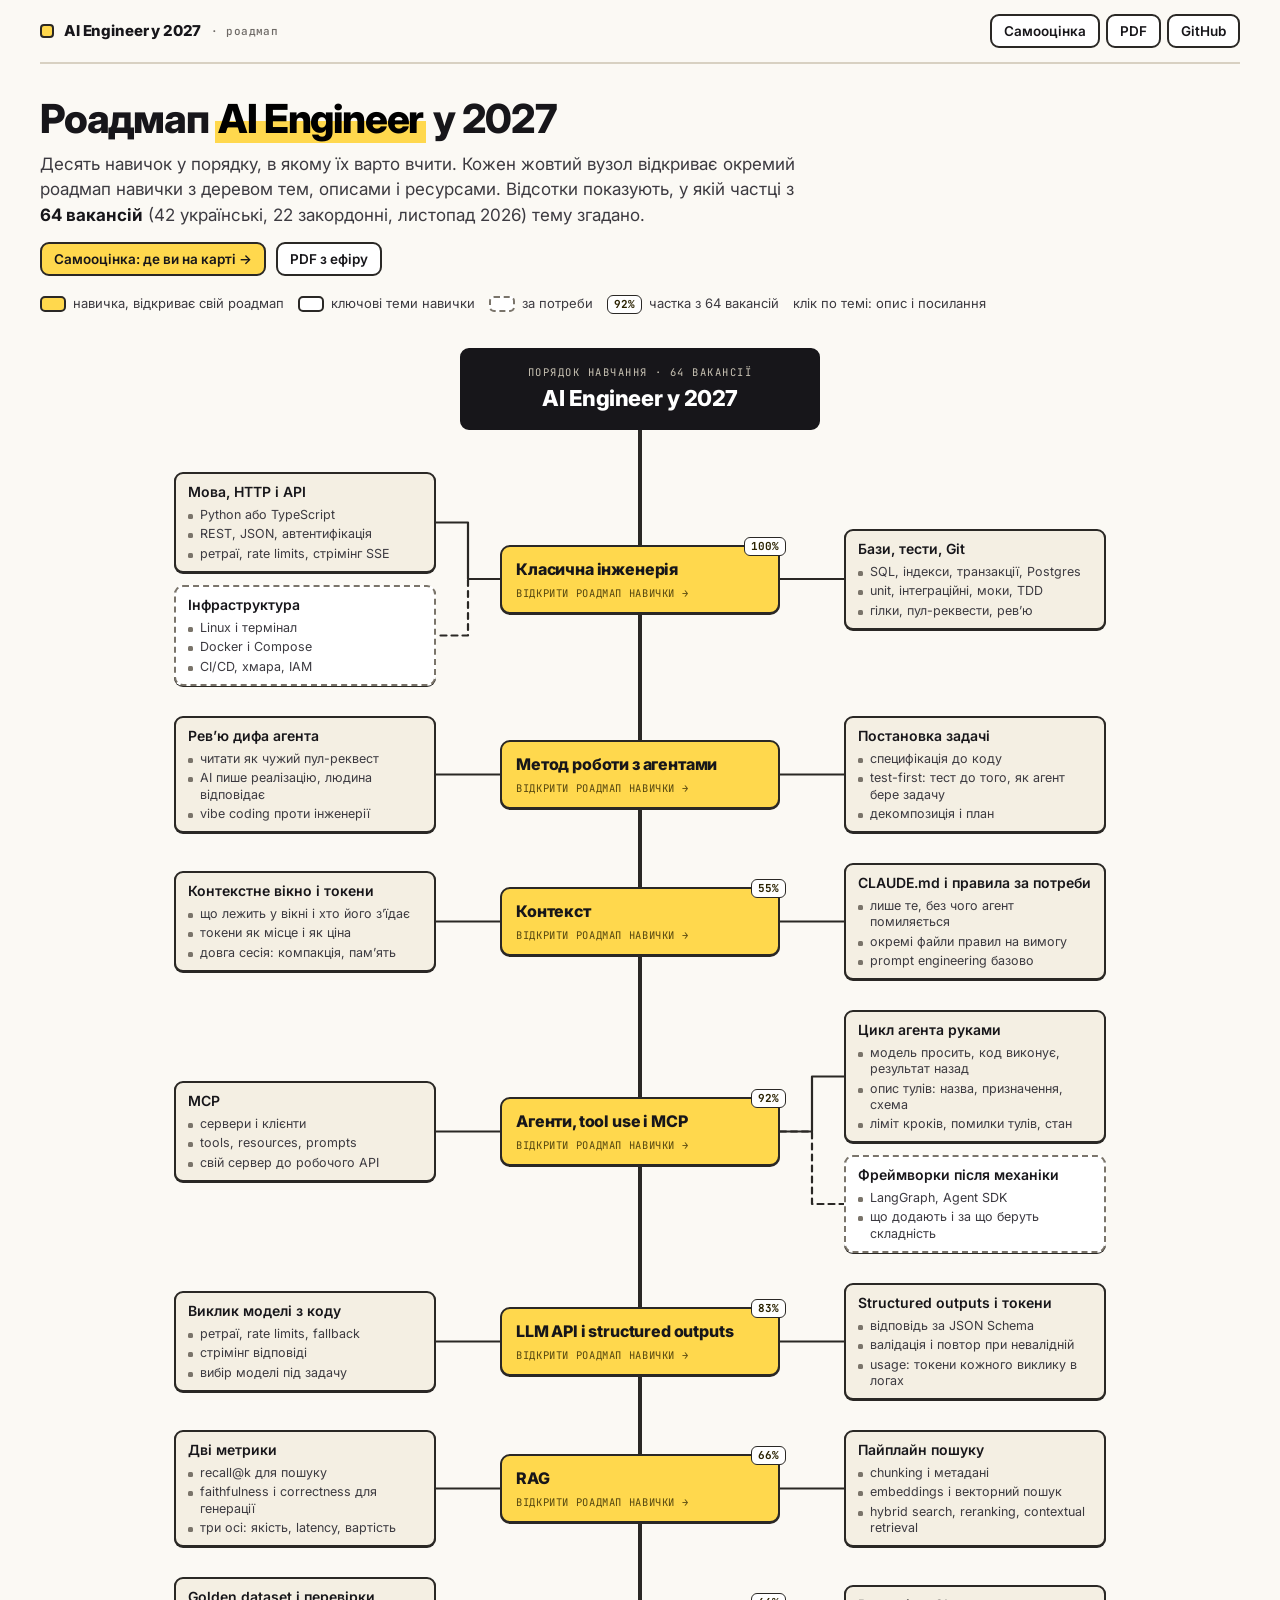
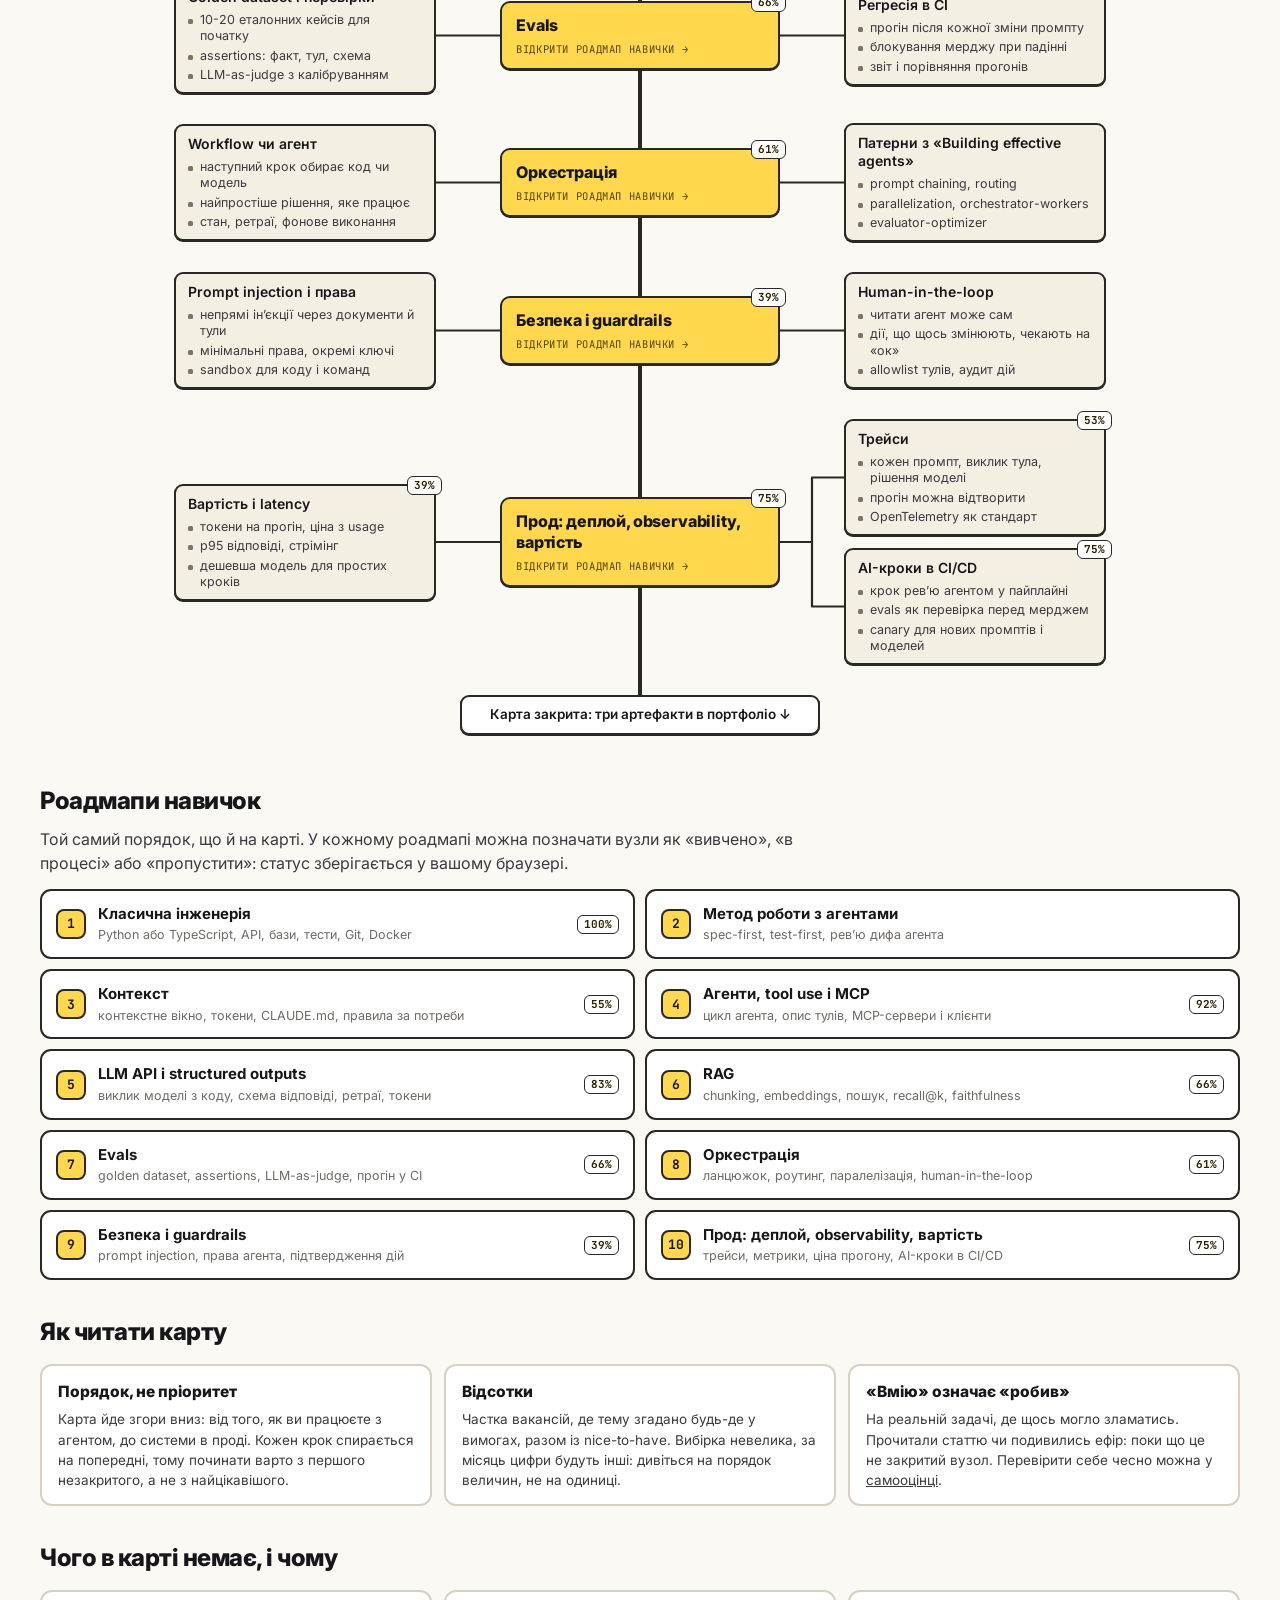
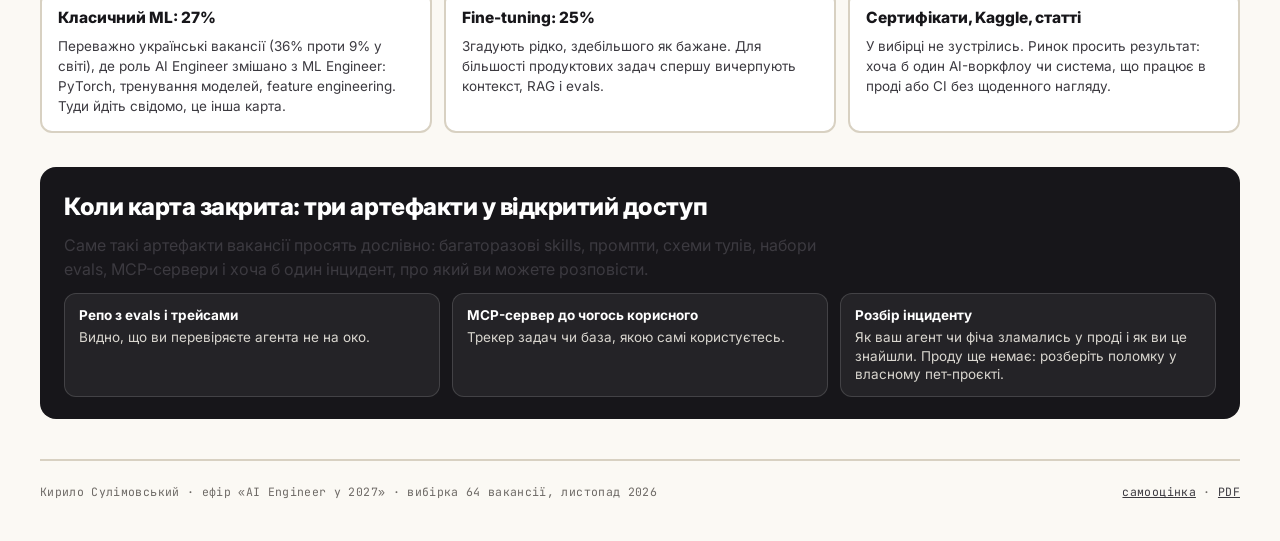
==== commit 32ca1db9: "Roadmap: main visual roadmap, per-skill tree roadmaps, self-assessment page Co-Authored-By: Claude O" ====
--- a/index.html
+++ b/index.html
@@ -3,833 +3,112 @@
 <head>
 <meta charset="utf-8">
 <meta name="viewport" content="width=device-width, initial-scale=1">
-<title>AI Engineer у 2027: карта навичок, самооцінка, порядок навчання</title>
-<meta name="description" content="Матеріали після ефіру «AI Engineer у 2027»: карта навичок за 64 вакансіями, самооцінка з 10 питань і порядок, у якому вчити навички.">
+<title>Роадмап AI Engineer у 2027: навички в порядку навчання</title>
+<meta name="description" content="Візуальний роадмап після ефіру «AI Engineer у 2027»: десять навичок у порядку навчання, окреме дерево тем для кожної, самооцінка з 10 питань. Відсотки за вибіркою з 64 вакансій, листопад 2026.">
+<link rel="icon" href="data:image/svg+xml,%3Csvg xmlns=%27http://www.w3.org/2000/svg%27 viewBox=%270 0 32 32%27%3E%3Crect x=%273%27 y=%273%27 width=%2726%27 height=%2726%27 rx=%276%27 fill=%27%23FFD84D%27 stroke=%27%232A2825%27 stroke-width=%273%27/%3E%3C/svg%3E">
 <link rel="preconnect" href="https://fonts.googleapis.com">
 <link rel="preconnect" href="https://fonts.gstatic.com" crossorigin>
-<link href="https://fonts.googleapis.com/css2?family=Inter:wght@400;600;700;800&family=JetBrains+Mono:wght@500;700&display=swap" rel="stylesheet">
+<link href="https://fonts.googleapis.com/css2?family=Inter:wght@400;500;600;700;800&family=JetBrains+Mono:wght@500;700&display=swap" rel="stylesheet">
+<link rel="stylesheet" href="assets/style.css">
 <style>
-:root{
-  --bg:#F6F3EC; --panel:#FFFFFF; --panel-2:#EFEADF; --frame:#D9D2C3; --line:#8C8574;
-  --ink-0:#10151F; --ink:#1D2433; --ink-2:#3E4656; --dim:#6B6F7B;
-  --accent:#B7791F; --model:#6D4FC7; --code:#0F8A99; --ctx:#2F6BD8; --ok:#2E8B57; --err:#C8443A;
-  --sans:"Inter",system-ui,-apple-system,"Segoe UI",sans-serif; --mono:"JetBrains Mono",ui-monospace,"SF Mono",Menlo,monospace;
-}
-*{box-sizing:border-box;margin:0;padding:0}
-html{-webkit-text-size-adjust:100%}
-body{background:var(--bg);color:var(--ink);font-family:var(--sans);font-size:16px;line-height:1.5;-webkit-font-smoothing:antialiased;overflow-x:hidden}
-.wrap{max-width:820px;margin:0 auto;padding:0 16px}
-a{color:var(--code);text-decoration:none;border-bottom:1px solid rgba(15,138,153,.35)}
-b,strong{font-weight:700;color:var(--ink-0)}
-code{font-family:var(--mono);font-size:.9em;font-weight:500}
-.mono{font-family:var(--mono);font-weight:500;letter-spacing:0}
-.kicker{font-family:var(--mono);font-weight:700;font-size:11px;letter-spacing:.14em;text-transform:uppercase;color:var(--code)}
-.chip{display:inline-flex;align-items:center;justify-content:center;min-width:40px;height:40px;padding:0 10px;border-radius:10px;background:var(--accent);color:#fff;font-family:var(--mono);font-weight:700;font-size:18px;line-height:1;flex:none}
-.chip.sm{min-width:28px;height:28px;font-size:13px;border-radius:7px}
-.chip.ghost{background:var(--panel);color:var(--accent);border:2px solid var(--accent)}
-.pct{display:inline-block;font-family:var(--mono);font-weight:700;font-size:11.5px;color:var(--code);border:1.5px solid rgba(15,138,153,.45);border-radius:6px;padding:1px 6px;white-space:nowrap;vertical-align:middle}
-.pct.na{color:var(--dim);border-color:var(--frame)}
-.tag{display:inline-block;font-family:var(--mono);font-weight:700;font-size:10.5px;letter-spacing:.08em;text-transform:uppercase;border-radius:6px;padding:2px 7px;white-space:nowrap}
-.tag.base{background:rgba(15,138,153,.1);color:var(--code)}
-.tag.rec{background:rgba(183,121,31,.13);color:var(--accent)}
-.tag.opt{background:rgba(107,111,123,.12);color:var(--dim)}
-.tag.ok{background:rgba(46,139,87,.12);color:var(--ok)}
-hr.rule{border:0;border-top:2px solid var(--frame);margin:0}
-
-/* ---- header ---- */
-header.cover{padding:40px 0 28px}
-.cover .top{display:flex;justify-content:space-between;align-items:center;gap:12px;flex-wrap:wrap;margin-bottom:28px}
-.cover .top .right{font-family:var(--mono);font-size:11px;color:var(--dim);letter-spacing:.06em}
-.cover h1{font-weight:800;font-size:40px;line-height:1.02;letter-spacing:-.03em;color:var(--ink-0);max-width:700px}
-.cover h1 span{color:var(--accent)}
-.cover .lead{margin-top:18px;font-size:17px;color:var(--ink-2);max-width:680px}
-.promise{display:grid;grid-template-columns:repeat(3,1fr);gap:12px;margin-top:28px}
-.promise a{display:flex;flex-direction:column;gap:12px;background:var(--panel);border:2px solid var(--frame);border-radius:14px;padding:14px;color:var(--ink);border-bottom-width:2px}
-.promise a .pt{font-weight:700;font-size:15px;line-height:1.25;color:var(--ink-0)}
-.promise a .ps{font-size:12.5px;color:var(--dim);line-height:1.35}
-.sample{margin-top:22px;display:flex;gap:14px;align-items:flex-start;background:var(--panel-2);border-radius:12px;padding:14px 16px;font-size:13.5px;color:var(--ink-2);line-height:1.45}
-.sample .n{font-family:var(--mono);font-weight:700;font-size:28px;line-height:1;color:var(--ink-0);flex:none;padding-top:2px}
-.sample .n small{display:block;font-size:10px;letter-spacing:.1em;text-transform:uppercase;color:var(--dim);margin-top:5px}
-
-/* ---- sections ---- */
-section.part{padding:36px 0 8px}
-.part-head{display:flex;align-items:flex-start;gap:16px;margin-bottom:8px}
-.part-head h2{font-weight:800;font-size:30px;line-height:1.05;letter-spacing:-.025em;color:var(--ink-0)}
-.part-head .sub{color:var(--ink-2);margin-top:6px;font-size:15.5px;max-width:640px}
-.part-intro{color:var(--ink-2);margin:12px 0 0;max-width:680px}
-
-/* roles */
-.roles{display:grid;grid-template-columns:repeat(3,1fr);gap:12px;margin-top:20px}
-.role{background:var(--panel);border:2px solid var(--frame);border-radius:14px;padding:14px 14px 12px;position:relative}
-.role .rn{font-family:var(--mono);font-weight:700;font-size:11px;color:var(--dim);letter-spacing:.1em;text-transform:uppercase}
-.role h4{font-weight:700;font-size:15.5px;line-height:1.25;color:var(--ink-0);margin:6px 0 6px}
-.role p{font-size:13.5px;color:var(--ink-2);line-height:1.4}
-.role.hl{border-color:var(--accent)}
-.role .mark{position:absolute;top:12px;right:12px}
-.roles-note{margin-top:12px;font-size:14px;color:var(--ink-2);max-width:700px}
-
-/* skill map */
-.group{margin-top:26px}
-.group-head{display:flex;align-items:baseline;gap:12px;flex-wrap:wrap;margin-bottom:10px}
-.group-head h3{font-weight:800;font-size:19px;letter-spacing:-.015em;color:var(--ink-0)}
-.group-head .gh-sub{font-size:13.5px;color:var(--dim)}
-.skill{display:grid;grid-template-columns:200px 1fr 1fr;gap:0 18px;background:var(--panel);border:1.5px solid var(--frame);border-radius:12px;padding:12px 16px;margin-bottom:8px;break-inside:avoid;page-break-inside:avoid}
-.skill .sn{font-weight:700;font-size:15px;color:var(--ink-0);line-height:1.3}
-.skill .sn .pct{margin-left:2px}
-.skill .sn .alias{display:block;font-family:var(--mono);font-weight:500;font-size:11px;color:var(--dim);margin-top:3px;letter-spacing:.02em}
-.skill .sd,.skill .ss{font-size:13.5px;line-height:1.42;color:var(--ink-2)}
-.skill .lbl{display:block;font-family:var(--mono);font-weight:700;font-size:9.5px;letter-spacing:.12em;text-transform:uppercase;color:var(--dim);margin-bottom:3px}
-.skill .ss .lbl{color:var(--ok)}
-.aside{margin-top:22px;display:grid;grid-template-columns:1fr 1fr;gap:12px}
-.box{background:var(--panel-2);border-radius:14px;padding:16px 18px;break-inside:avoid;page-break-inside:avoid}
-.box h4{font-weight:800;font-size:15.5px;color:var(--ink-0);margin-bottom:8px;letter-spacing:-.01em}
-.box ul{list-style:none}
-.box li{position:relative;padding-left:16px;font-size:13.5px;color:var(--ink-2);line-height:1.42;margin-bottom:6px}
-.box li::before{content:"";position:absolute;left:0;top:9px;width:7px;height:7px;border-radius:2px;background:var(--accent)}
-.box.c li::before{background:var(--code)}
-.box p{font-size:13.5px;color:var(--ink-2);line-height:1.42}
-
-/* questionnaire */
-.rule-box{display:flex;gap:14px;align-items:flex-start;background:var(--panel);border:2px solid var(--accent);border-radius:14px;padding:14px 16px;margin-top:18px;break-inside:avoid;page-break-inside:avoid}
-.rule-box .chip{margin-top:1px}
-.rule-box p{font-size:14.5px;color:var(--ink);line-height:1.45}
-.qlist{margin-top:18px;counter-reset:q}
-.q{background:var(--panel);border:1.5px solid var(--frame);border-radius:14px;padding:14px 16px 10px;margin-bottom:10px;break-inside:avoid;page-break-inside:avoid}
-.q .qh{display:flex;align-items:flex-start;gap:12px;margin-bottom:10px}
-.q .qh .chip{min-width:34px;height:34px;font-size:15px;border-radius:9px}
-.q .qt{font-weight:700;font-size:15.5px;line-height:1.3;color:var(--ink-0);padding-top:5px}
-.q .qt .step{display:block;font-family:var(--mono);font-weight:500;font-size:10.5px;color:var(--dim);letter-spacing:.06em;margin-top:3px;text-transform:uppercase}
-.opts{display:flex;flex-direction:column;gap:5px}
-.opt{display:flex;align-items:flex-start;gap:10px;padding:7px 10px 7px 8px;border-radius:9px;border:1.5px solid transparent;cursor:pointer;font-size:14px;line-height:1.4;color:var(--ink-2);position:relative}
-.opt:hover{background:var(--bg)}
-.opt input{position:absolute;opacity:0;width:1px;height:1px;pointer-events:none}
-.opt .v{flex:none;width:24px;height:24px;border-radius:7px;border:1.5px solid var(--frame);display:flex;align-items:center;justify-content:center;font-family:var(--mono);font-weight:700;font-size:12px;color:var(--dim);background:var(--panel);margin-top:1px}
-.opt:has(input:checked){background:rgba(183,121,31,.08);border-color:var(--accent);color:var(--ink-0)}
-.opt:has(input:checked) .v{background:var(--accent);border-color:var(--accent);color:#fff}
-.opt input:focus-visible ~ .v{outline:2px solid var(--ctx);outline-offset:2px}
-.score{position:sticky;bottom:12px;margin-top:14px;background:var(--ink-0);color:#fff;border-radius:14px;padding:14px 18px;display:flex;align-items:center;gap:16px;box-shadow:0 12px 30px rgba(16,21,31,.22)}
-.score .sv{font-family:var(--mono);font-weight:700;font-size:30px;line-height:1;white-space:nowrap}
-.score .sv small{font-size:14px;color:#9A9384;margin-left:2px}
-.score .st{font-size:14px;line-height:1.35;color:#D6D8E8}
-.score .st b{color:#fff}
-.score .reset{margin-left:auto;font-family:var(--mono);font-size:11px;letter-spacing:.06em;text-transform:uppercase;color:#9A9384;background:none;border:1px solid #3E4656;border-radius:7px;padding:6px 10px;cursor:pointer}
-.result{margin-top:14px;display:none;background:var(--panel);border:2px solid var(--accent);border-radius:14px;padding:16px 18px;break-inside:avoid}
-.result.show{display:block}
-.result h4{font-weight:800;font-size:17px;color:var(--ink-0);margin-bottom:6px}
-.result p{font-size:14.5px;color:var(--ink-2);line-height:1.45}
-.key{margin-top:18px}
-.key h3{font-weight:800;font-size:19px;letter-spacing:-.015em;color:var(--ink-0);margin-bottom:10px}
-.bands{display:grid;grid-template-columns:repeat(3,1fr);gap:10px}
-.band{background:var(--panel);border:1.5px solid var(--frame);border-radius:12px;padding:14px 14px 12px;break-inside:avoid;page-break-inside:avoid}
-.band .bn{font-family:var(--mono);font-weight:700;font-size:20px;color:var(--accent);letter-spacing:-.02em}
-.band h4{font-weight:700;font-size:15px;color:var(--ink-0);margin:4px 0 6px;line-height:1.25}
-.band p{font-size:13.5px;color:var(--ink-2);line-height:1.42}
-.key-note{margin-top:12px;font-size:13.5px;color:var(--ink-2);background:var(--panel-2);border-radius:10px;padding:10px 14px}
-
-/* roadmap */
-.legend{display:flex;gap:8px;flex-wrap:wrap;margin-top:14px;align-items:center;font-size:12.5px;color:var(--dim)}
-.step{display:grid;grid-template-columns:48px 1fr;gap:0 16px;margin-top:22px;break-inside:avoid;page-break-inside:avoid}
-.step .rail{display:flex;flex-direction:column;align-items:center;gap:8px}
-.step .rail .ln{width:2px;flex:1;background:var(--frame);border-radius:1px;min-height:20px}
-.step .body{background:var(--panel);border:1.5px solid var(--frame);border-radius:14px;padding:14px 18px 14px}
-.step .sh{display:flex;align-items:baseline;gap:10px;flex-wrap:wrap}
-.step h3{font-weight:800;font-size:19px;letter-spacing:-.015em;color:var(--ink-0);line-height:1.2}
-.step .why{margin-top:6px;font-size:14px;color:var(--ink-2);line-height:1.45}
-.step .cols{display:grid;grid-template-columns:1.25fr 1fr;gap:14px 20px;margin-top:12px}
-.step h5{font-family:var(--mono);font-weight:700;font-size:10px;letter-spacing:.12em;text-transform:uppercase;color:var(--dim);margin-bottom:5px}
-.step .topics{list-style:none}
-.step .topics li{position:relative;padding-left:14px;font-size:13.5px;color:var(--ink-2);line-height:1.4;margin-bottom:4px}
-.step .topics li::before{content:"";position:absolute;left:0;top:8px;width:6px;height:6px;border-radius:2px;background:var(--code)}
-.step .topics li em{font-style:normal;color:var(--ink-0);font-weight:600}
-.step .proof{display:flex;flex-direction:column;gap:10px}
-.step .proof div{font-size:13.5px;line-height:1.4;color:var(--ink-2)}
-.step .proof h5.ex{color:var(--accent)}
-.step .proof h5.done{color:var(--ok)}
-.step .res{margin-top:12px;padding-top:10px;border-top:1.5px dashed var(--frame);font-size:12.5px;color:var(--dim);line-height:1.45}
-.step .res b{color:var(--ink-2);font-weight:600}
-.step .res .lbl{font-family:var(--mono);font-weight:700;font-size:9.5px;letter-spacing:.12em;text-transform:uppercase;margin-right:6px}
-.portfolio{margin-top:26px;background:var(--ink-0);color:#fff;border-radius:16px;padding:20px 22px;break-inside:avoid;page-break-inside:avoid}
-.portfolio .kicker{color:#5BC0CB}
-.portfolio h3{font-weight:800;font-size:21px;letter-spacing:-.02em;margin:6px 0 10px;color:#fff}
-.portfolio ol{list-style:none;display:grid;grid-template-columns:repeat(3,1fr);gap:12px}
-.portfolio li{background:rgba(255,255,255,.06);border:1px solid rgba(255,255,255,.12);border-radius:12px;padding:12px 14px;font-size:13.5px;line-height:1.4;color:#D6D8E8}
-.portfolio li b{color:#fff;display:block;margin-bottom:3px}
-.portfolio p{margin-top:12px;font-size:13px;color:#9A9384;line-height:1.45}
-footer{padding:28px 0 40px;display:flex;justify-content:space-between;gap:12px;flex-wrap:wrap;font-family:var(--mono);font-size:11px;color:var(--dim);letter-spacing:.04em}
-.print-only{display:none}
-
-/* ---- phone ---- */
-@media (max-width:640px){
-  body{font-size:15px}
-  header.cover{padding:28px 0 20px}
-  .cover h1{font-size:31px}
-  .promise,.roles,.bands,.portfolio ol{grid-template-columns:1fr}
-  .skill{grid-template-columns:1fr;gap:8px}
-  .aside{grid-template-columns:1fr}
-  .step{grid-template-columns:36px 1fr;gap:0 10px}
-  .step .chip{min-width:36px;height:36px;font-size:15px}
-  .step .cols{grid-template-columns:1fr}
-  .step .body{padding:12px 14px}
-  .part-head h2{font-size:26px}
-  .score{flex-wrap:wrap}
-  .score .reset{margin-left:0}
-}
-
-/* ---- print / PDF ---- */
-@page{size:A4;margin:13mm 13mm 15mm}
-@media print{
-  html,body{background:var(--bg);-webkit-print-color-adjust:exact;print-color-adjust:exact}
-  body{font-size:10pt;line-height:1.42}
-  .wrap{max-width:none;padding:0}
-  a{border-bottom:0;color:inherit}
-  header.cover{padding:4mm 0 5mm}
-  .cover .top{margin-bottom:7mm}
-  .cover h1{font-size:28pt}
-  .cover .lead{font-size:11pt;margin-top:4mm}
-  .promise{margin-top:6mm}
-  .promise a{padding:10px 12px;gap:8px}
-  .promise a .pt{font-size:10.5pt}
-  .promise a .ps{font-size:8.6pt}
-  .sample{margin-top:6mm;font-size:9pt}
-  section.part{padding:0}
-  section.part#self,section.part#route{break-before:page;page-break-before:always}
-  section.part#map{padding-top:6mm}
-  .part-head{padding-top:2mm}
-  .group-head{break-after:avoid;page-break-after:avoid}
-  .group.tight{break-inside:avoid;page-break-inside:avoid}
-  .part-head h2{font-size:21pt}
-  .part-head .sub{font-size:10.5pt}
-  .part-intro{font-size:10pt}
-  .roles{margin-top:5mm}
-  .role p,.roles-note{font-size:8.8pt}
-  .role{padding:10px 12px 9px}
-  .roles-note{margin-top:8px}
-  .role h4{font-size:10.5pt}
-  .group{margin-top:5mm}
-  .group-head h3{font-size:13pt}
-  .group-head .gh-sub{font-size:9pt}
-  .skill{padding:7px 11px;margin-bottom:4px;grid-template-columns:140px 1.3fr 1fr;gap:0 12px;border-radius:9px}
-  .skill .sn{font-size:9.6pt}
-  .skill .sn .alias{font-size:7.4pt}
-  .skill .sd,.skill .ss{font-size:8.5pt;line-height:1.34}
-  .skill .lbl{font-size:6.8pt;margin-bottom:1px}
-  .pct{font-size:7.8pt}
-  .aside{margin-top:5mm}
-  .box{padding:10px 13px}
-  .box h4{font-size:10.5pt}
-  .box li,.box p{font-size:8.8pt}
-  .rule-box{margin-top:4mm;padding:9px 12px}
-  .rule-box p{font-size:9.6pt}
-  .qlist{margin-top:4mm}
-  .q{padding:6px 11px 4px;margin-bottom:3px;border-radius:9px}
-  .q .qh{margin-bottom:2px}
-  .opts{gap:0}
-  .rule-box{margin-top:3mm}
-  .qlist{margin-top:3mm}
-  .q .qh .chip{min-width:26px;height:26px;font-size:11pt;border-radius:7px}
-  .q .qt{font-size:10pt;padding-top:3px}
-  .q .qt .step{font-size:7.2pt}
-  .opts{gap:1px}
-  .opt{padding:1px 6px 1px 4px;font-size:8.8pt;line-height:1.32}
-  .opt .v{width:17px;height:17px;font-size:8pt;border-radius:5px;margin-top:1px}
-  .opt:has(input:checked){background:none;border-color:transparent;color:var(--ink-2)}
-  .opt:has(input:checked) .v{background:var(--panel);border-color:var(--frame);color:var(--dim)}
-  .score,.result,.no-print{display:none !important}
-  .print-only{display:block}
-  .key{margin-top:5mm}
-  .key h3{font-size:13pt}
-  .band{padding:9px 11px 7px}
-  .bands{gap:7px}
-  .key-note{margin-top:7px;padding:7px 11px}
-  .band .bn{font-size:14pt}
-  .band h4{font-size:10pt}
-  .band p,.key-note{font-size:8.8pt}
-  .legend{font-size:8.6pt;margin-top:3mm}
-  .step{margin-top:2.4mm;grid-template-columns:30px 1fr;gap:0 9px}
-  .step .chip{min-width:30px;height:30px;font-size:13px;border-radius:8px}
-  .step .rail .ln{min-height:10px}
-  .step .body{padding:6px 11px 6px;border-radius:9px}
-  .step h3{font-size:11pt}
-  .step .why{font-size:8.3pt;margin-top:2px;line-height:1.35}
-  .step .cols{margin-top:3px;gap:4px 14px;grid-template-columns:1.3fr 1fr}
-  .step .topics li,.step .proof div{font-size:8.1pt;line-height:1.3;margin-bottom:1px}
-  .step .topics li::before{top:6px;width:5px;height:5px}
-  .step .proof{gap:5px}
-  .step h5{font-size:6.8pt;margin-bottom:1px}
-  .step .res{margin-top:4px;padding-top:3px;font-size:7.6pt;line-height:1.35}
-  .legend{margin-top:1.5mm;gap:6px}
-  #route .part-head .sub{font-size:9.8pt;margin-top:3px}
-  .key-note{break-inside:avoid;page-break-inside:avoid}
-  .portfolio{margin-top:4mm;padding:11px 13px}
-  .portfolio h3{font-size:13pt;margin:3px 0 7px}
-  .portfolio li{font-size:8.4pt;padding:7px 9px}
-  .portfolio p{font-size:8.2pt;margin-top:7px}
-  .portfolio ol{gap:8px}
-  footer{padding:5mm 0 0;font-size:7.8pt}
-  .step-break{break-before:page;page-break-before:always}
-}
+  .skills-grid{display:grid;grid-template-columns:repeat(2,1fr);gap:10px;margin-top:14px}
+  .skills-grid a{display:flex;align-items:center;gap:12px;padding:12px 14px;border:2px solid var(--line);border-radius:11px;background:var(--paper);text-decoration:none;color:var(--ink)}
+  .skills-grid a:hover{background:var(--accent-soft)}
+  .skills-grid .n{font-family:var(--mono);font-weight:700;font-size:13px;width:30px;height:30px;border-radius:8px;background:var(--accent);border:2px solid var(--line);display:flex;align-items:center;justify-content:center;flex:none}
+  .skills-grid b{display:block;font-size:15px}
+  .skills-grid small{display:block;font-size:12.5px;color:var(--dim);margin-top:1px}
+  .skills-grid .pct{margin-left:auto}
+  .portfolio{background:var(--ink);color:#fff;border-radius:16px;padding:22px 24px;margin-top:14px}
+  .portfolio ol{list-style:none;display:grid;grid-template-columns:repeat(3,1fr);gap:12px;margin-top:12px}
+  .portfolio li{background:rgba(255,255,255,.06);border:1px solid rgba(255,255,255,.14);border-radius:12px;padding:12px 14px;font-size:13.5px;line-height:1.4;color:#D9D6CF}
+  .portfolio li b{color:#fff;display:block;margin-bottom:3px}
+  .portfolio h2{color:#fff}
+  .portfolio p{color:#C9C3B4}
+  @media (max-width:760px){.skills-grid,.portfolio ol{grid-template-columns:1fr}}
 </style>
 </head>
 <body>
 <div class="wrap">
-
-<header class="cover">
-  <div class="top">
-    <div class="kicker">AI Engineer у 2027 · після ефіру</div>
-    <div class="right">25.11.2026 · матеріали для учасників</div>
-  </div>
-  <h1>Карта навичок, самооцінка і <span>порядок навчання</span></h1>
-  <p class="lead">Три речі з останнього слайда ефіру. Карта показує, чого вимагають вакансії. Самооцінка показує, де на цій карті ви зараз. Маршрут показує, в якому порядку закривати прогалини, і для кожного кроку дає вправу, за якою це можна перевірити.</p>
-
-  <div class="promise">
-    <a href="#map"><span class="chip">01</span><span class="pt">Карта навичок AI Engineer</span><span class="ps">Чотири групи, частка вакансій і ознака, що навичка у вас є</span></a>
-    <a href="#self"><span class="chip">02</span><span class="pt">Самооцінка з 10 питань</span><span class="ps">Три варіанти відповіді на кожне, сума від 0 до 20 і що з нею робити</span></a>
-    <a href="#route"><span class="chip">03</span><span class="pt">Порядок, у якому вчити</span><span class="ps">Вісім кроків: що вчити, вправа, критерій «готово» і де читати</span></a>
+  <div class="topbar">
+    <a class="brand" href="index.html"><span class="dot"></span>AI Engineer у 2027 <small>· роадмап</small></a>
+    <nav class="nav">
+      <a href="self-assessment.html">Самооцінка</a>
+      <a href="ai-engineer-roadmap.pdf">PDF</a>
+      <a href="https://github.com/genkovich/ai-engineer-roadmap" rel="noopener">GitHub</a>
+    </nav>
   </div>
 
-  <div class="sample">
-    <div class="n">64<small>вакансії</small></div>
-    <div>Усі відсотки в документі пораховано за вибіркою з 64 вакансій: 42 українські з DOU і Djinni та 22 закордонні з карʼєрних сторінок компаній. Зібрано в листопаді 2026 за один день, кожну вакансію прочитано повністю й розмічено вручну. Тему зараховували, якщо її згадано будь-де у вимогах, разом із nice-to-have, тож відсоток показує, скільки вакансій про неї пишуть. Вибірка невелика, і за місяць цифри будуть інші: дивіться на порядок величин, не на одиниці.</div>
-  </div>
-</header>
+  <header class="hero">
+    <h1>Роадмап <mark>AI Engineer</mark> у 2027</h1>
+    <p class="lead">Десять навичок у порядку, в якому їх варто вчити. Кожен жовтий вузол відкриває окремий роадмап навички з деревом тем, описами і ресурсами. Відсотки показують, у якій частці з <b>64 вакансій</b> (42 українські, 22 закордонні, листопад 2026) тему згадано.</p>
+    <div class="meta">
+      <a class="btn primary" href="self-assessment.html">Самооцінка: де ви на карті →</a>
+      <a class="btn" href="ai-engineer-roadmap.pdf">PDF з ефіру</a>
+    </div>
+    <div class="legend">
+      <span class="lg"><span class="sw main"></span>навичка, відкриває свій роадмап</span>
+      <span class="lg"><span class="sw"></span>ключові теми навички</span>
+      <span class="lg"><span class="sw opt"></span>за потреби</span>
+      <span class="lg"><span class="pct">92%</span>частка з 64 вакансій</span>
+      <span class="lg">клік по темі: опис і посилання</span>
+    </div>
+  </header>
 
-<hr class="rule">
+  <div class="graph-wrap" id="graph"></div>
+  <div class="tree" id="tree"></div>
 
-<!-- ========================= 01 ========================= -->
-<section class="part" id="map">
-  <div class="part-head">
-    <span class="chip">01</span>
-    <div>
-      <h2>Карта навичок AI Engineer</h2>
-      <p class="sub">Вісім вимог з вакансій плюс база, яку бекендер уже має. Для кожної: що це, в якій частці з 64 вакансій згадано і за чим зрозуміти, що навичка у вас справді є.</p>
+  <section class="block" id="skills">
+    <h2>Роадмапи навичок</h2>
+    <p>Той самий порядок, що й на карті. У кожному роадмапі можна позначати вузли як «вивчено», «в процесі» або «пропустити»: статус зберігається у вашому браузері.</p>
+    <div class="skills-grid" id="skills-grid"></div>
+  </section>
+
+  <section class="block">
+    <h2>Як читати карту</h2>
+    <div class="cards">
+      <div class="card"><h4>Порядок, не пріоритет</h4><p>Карта йде згори вниз: від того, як ви працюєте з агентом, до системи в проді. Кожен крок спирається на попередні, тому починати варто з першого незакритого, а не з найцікавішого.</p></div>
+      <div class="card"><h4>Відсотки</h4><p>Частка вакансій, де тему згадано будь-де у вимогах, разом із nice-to-have. Вибірка невелика, за місяць цифри будуть інші: дивіться на порядок величин, не на одиниці.</p></div>
+      <div class="card"><h4>«Вмію» означає «робив»</h4><p>На реальній задачі, де щось могло зламатись. Прочитали статтю чи подивились ефір: поки що це не закритий вузол. Перевірити себе чесно можна у <a href="self-assessment.html">самооцінці</a>.</p></div>
     </div>
-  </div>
+  </section>
 
-  <p class="part-intro">Спершу про те, кого саме ринок називає AI Engineer, бо від цього залежить, яка частина карти ваша. Під одним словом ховаються три різні роботи.</p>
+  <section class="block">
+    <h2>Чого в карті немає, і чому</h2>
+    <div class="cards">
+      <div class="card"><h4>Класичний ML: 27%</h4><p>Переважно українські вакансії (36% проти 9% у світі), де роль AI Engineer змішано з ML Engineer: PyTorch, тренування моделей, feature engineering. Туди йдіть свідомо, це інша карта.</p></div>
+      <div class="card"><h4>Fine-tuning: 25%</h4><p>Згадують рідко, здебільшого як бажане. Для більшості продуктових задач спершу вичерпують контекст, RAG і evals.</p></div>
+      <div class="card"><h4>Сертифікати, Kaggle, статті</h4><p>У вибірці не зустрілись. Ринок просить результат: хоча б один AI-воркфлоу чи система, що працює в проді або CI без щоденного нагляду.</p></div>
+    </div>
+  </section>
 
-  <div class="roles">
-    <div class="role">
-      <div class="rn">Роль 1</div>
-      <h4>Розробник з асистентом</h4>
-      <p>Код пишете самі, асистент підказує. Роботу з Claude Code, Cursor чи подібними інструментами окремо згадують лише 16% вакансій: це вже базовий мінімум, який мають на увазі й не пишуть.</p>
-    </div>
-    <div class="role hl">
-      <span class="mark tag rec">вхід у професію</span>
-      <div class="rn">Роль 2</div>
-      <h4>Інженер, який пише софт з агентами</h4>
-      <p>Ви ставите задачу, даєте контекст і перевіряєте результат, код пише агент. Годиться для будь-якого коду, навіть без LLM у проді. Саме цей метод перевіряють на співбесідах.</p>
-    </div>
-    <div class="role">
-      <div class="rn">Роль 3</div>
-      <h4>Інженер AI-фіч у продукті</h4>
-      <p>Вбудовує модель у продукт: сервіс, який викликає модель, з тестами для її відповідей і логами кожного кроку. Саме цю роль ринок найчастіше й називає AI Engineer.</p>
-    </div>
-  </div>
-  <p class="roles-note">Карта нижче охоплює другу і третю ролі разом, бо той, хто будує AI-фічі, сам пише код з агентами. Групи «База» і «Як ви працюєте» потрібні обом ролям, групи «Що ви будуєте» і «Прод» стосуються третьої.</p>
+  <section class="block portfolio" id="portfolio">
+    <h2>Коли карта закрита: три артефакти у відкритий доступ</h2>
+    <p>Саме такі артефакти вакансії просять дослівно: багаторазові skills, промпти, схеми тулів, набори evals, MCP-сервери і хоча б один інцидент, про який ви можете розповісти.</p>
+    <ol>
+      <li><b>Репо з evals і трейсами</b>Видно, що ви перевіряєте агента не на око.</li>
+      <li><b>MCP-сервер до чогось корисного</b>Трекер задач чи база, якою самі користуєтесь.</li>
+      <li><b>Розбір інциденту</b>Як ваш агент чи фіча зламались у проді і як ви це знайшли. Проду ще немає: розберіть поломку у власному пет-проєкті.</li>
+    </ol>
+  </section>
 
-  <!-- group A -->
-  <div class="group">
-    <div class="group-head"><h3>База</h3><span class="gh-sub">те, що бекендер уже вміє, і з чого стартує не з нуля</span></div>
-    <div class="skill">
-      <div class="sn">Класична інженерія <span class="pct">100%</span><span class="alias">Python або TypeScript, API, тести, Git</span></div>
-      <div class="sd"><span class="lbl">що це</span>Звичайна розробка сервісів. Стоїть у кожній вакансії вибірки, зокрема й у тих, де далі суцільні LLM-терміни. Python у 39 з 42 українських вакансій, у світових Python і TypeScript порівну.</div>
-      <div class="ss"><span class="lbl">ознака, що вмієте</span>Ви робили сервіс, який живе в проді, писали до нього тести й проходили ревʼю коду в команді.</div>
-    </div>
-    <div class="skill">
-      <div class="sn">LLM API <span class="pct">83%</span><span class="alias">виклик моделі з коду</span></div>
-      <div class="sd"><span class="lbl">що це</span>Інтеграція з API моделі (OpenAI, Anthropic, Gemini, Bedrock тощо) як із будь-якою зовнішньою залежністю: з ретраями, лімітами запитів (rate limiting) і запасним варіантом на випадок відмови (fallback).</div>
-      <div class="ss"><span class="lbl">ознака, що вмієте</span>Ваш код викликає модель у проді, а відмова чи затримка API не валить сервіс.</div>
-    </div>
-    <div class="skill">
-      <div class="sn">Деплой і CI/CD <span class="pct">75%</span><span class="alias">cloud, Docker, пайплайн</span></div>
-      <div class="sd"><span class="lbl">що це</span>Викотити сервіс у прод і автоматизувати перевірки перед релізом. Нове лише одне: у пайплайн додаються перевірки агентів і AI-кроки, наприклад крок ревʼю, без якого зміна не проходить далі.</div>
-      <div class="ss"><span class="lbl">ознака, що вмієте</span>Ваш сервіс викочується пайплайном, а не руками, і хоча б один крок у CI запускає перевірку з участю моделі.</div>
-    </div>
-  </div>
-
-  <!-- group B -->
-  <div class="group tight">
-    <div class="group-head"><h3>Як ви працюєте</h3><span class="gh-sub">метод роботи з агентами, потрібен обом ролям</span></div>
-    <div class="skill">
-      <div class="sn">Пайплайн розробки з агентами <span class="pct na">без %</span><span class="alias">spec-first, test-first with coding agents</span></div>
-      <div class="sd"><span class="lbl">що це</span>Цикл від вимог до релізу, де агент виконує етап (пише код, ганяє тести), а рішення ухвалює людина. Спершу специфікація й тест, потім агент пише код. У розмітці окремої теми для цього не було, тому без відсотка; у вакансіях це вимагають і від сеньйора, і від джуна.</div>
-      <div class="ss"><span class="lbl">ознака, що вмієте</span>Остання задача зі спринту: спека і тест були до коду, код написав агент, а його диф ви прочитали як чужий пул-реквест, перш ніж мерджити.</div>
-    </div>
-    <div class="skill">
-      <div class="sn">Контекст <span class="pct">55%</span><span class="alias">prompt / context engineering, structured outputs</span></div>
-      <div class="sd"><span class="lbl">що це</span>Що саме модель бачить у контекстному вікні: інструкції, задача, код, результати тулів. Решти для неї не існує, а місце міряють токенами, ними ж рахують ціну. Сюди ж належать structured outputs: відповідь моделі у форматі за схемою.</div>
-      <div class="ss"><span class="lbl">ознака, що вмієте</span>У вашому CLAUDE.md чи AGENTS.md лишилось тільки те, без чого агент помиляється, решта в окремих файлах правил, і ви знаєте, скільки токенів це займає.</div>
-    </div>
-  </div>
-
-  <!-- group C -->
-  <div class="group">
-    <div class="group-head"><h3>Що ви будуєте</h3><span class="gh-sub">AI-фічі в продукті, територія третьої ролі</span></div>
-    <div class="skill">
-      <div class="sn">Агенти, tool use і MCP <span class="pct">92%</span><span class="alias">59 з 64 вакансій</span></div>
-      <div class="sd"><span class="lbl">що це</span>Агент: цикл, у якому модель просить викликати функцію, ваш код виконує її й повертає результат, і так до кінця задачі. Tool use (інакше function calling) і є цей механізм. MCP: протокол, через який агент підключає інструменти й дані. Найчастіша тема після класичної інженерії.</div>
-      <div class="ss"><span class="lbl">ознака, що вмієте</span>Ви писали цикл агента руками, без фреймворку, і підняли хоча б один MCP-сервер до реального API, яким самі користуєтесь.</div>
-    </div>
-    <div class="skill">
-      <div class="sn">Оркестрація <span class="pct">61%</span><span class="alias">ланцюжок, роутинг, людина перед дією</span></div>
-      <div class="sd"><span class="lbl">що це</span>Розкласти роботу на кроки й керувати ними з коду: вихід одного кроку йде на вхід наступного з перевіркою між ними. Сюди ж підтвердження людини перед діями, що щось змінюють (human-in-the-loop), і права агента, обрізані на рівні доступів, а не лише в промпті. Безпеку, guardrails і HITL згадують 39% вакансій.</div>
-      <div class="ss"><span class="lbl">ознака, що вмієте</span>Коли щось ламається, ви бачите, на якому кроці. Жодна дія агента, що пише в систему, не проходить без «ок» від людини або без перевірки в коді.</div>
-    </div>
-    <div class="skill">
-      <div class="sn">RAG <span class="pct">66%</span><span class="alias">83% українських вакансій, 32% світових</span></div>
-      <div class="sd"><span class="lbl">що це</span>Модель відповідає на основі ваших даних, яких не було в її навчанні: знаходимо потрібні шматки документів і кладемо їх у промпт разом із питанням. Складається з двох частин, пошуку й генерації, і міряти їх треба окремо.</div>
-      <div class="ss"><span class="lbl">ознака, що вмієте</span>На вашому RAG дві метрики: recall@k для пошуку (яка частка потрібних документів потрапила в перші k результатів) і частка правильних відповідей для генерації.</div>
-    </div>
-    <div class="skill">
-      <div class="sn">Evals <span class="pct">66%</span><span class="alias">64% українських, 68% світових</span></div>
-      <div class="sd"><span class="lbl">що це</span>Регресійні тести для відповідей моделі. Golden dataset, тобто набір еталонних запитів з очікуваними відповідями, проганяють після кожної зміни промпту. Відповідь щоразу трохи інша, тому перевіряють стабільне: чи є потрібний факт, чи викликано правильний тул, чи формат відповідає схемі.</div>
-      <div class="ss"><span class="lbl">ознака, що вмієте</span>Є набір на 10-20 кейсів і прогін у CI, який не пускає зміну промпту в мердж, якщо щось зламалось.</div>
-    </div>
-  </div>
-
-  <!-- group D -->
-  <div class="group tight">
-    <div class="group-head"><h3>Прод</h3><span class="gh-sub">те, що відрізняє LLM-сервіс від звичайного після деплою</span></div>
-    <div class="skill">
-      <div class="sn">Observability <span class="pct">53%</span><span class="alias">трейси, моніторинг у проді</span></div>
-      <div class="sd"><span class="lbl">що це</span>Бачити кожен крок агента в проді: запис кожного промпту, виклику тула й рішення моделі (трейси), щоб будь-який прогін можна було відтворити й розібрати.</div>
-      <div class="ss"><span class="lbl">ознака, що вмієте</span>Коли агент учора зробив щось дивне, ви за хвилину знаходите в логах, що саме він бачив і який тул викликав.</div>
-    </div>
-    <div class="skill">
-      <div class="sn">Вартість і latency <span class="pct">39%</span><span class="alias">токени, швидкість відповіді, ціна інфраструктури</span></div>
-      <div class="sd"><span class="lbl">що це</span>Скільки коштує один прогін і скільки триває відповідь. Вакансії формулюють це як три осі оптимізації: якість, latency і вартість.</div>
-      <div class="ss"><span class="lbl">ознака, що вмієте</span>Ви можете назвати ціну одного прогону вашого агента чи фічі з кількості токенів, не чекаючи рахунку наприкінці місяця.</div>
-    </div>
-  </div>
-
-  <div class="aside">
-    <div class="box">
-      <h4>Чого в карті немає, і чому</h4>
-      <ul>
-        <li><b>Класичний ML: 27%.</b> Це переважно українські вакансії (36% проти 9% у світі), де роль AI Engineer змішано з ML Engineer. У 36% українських вакансій з назвою AI Engineer є вимоги з класичного ML: PyTorch, тренування моделей, feature engineering.</li>
-        <li><b>Fine-tuning: 25%.</b> Згадують рідко, здебільшого як бажане.</li>
-        <li><b>Сертифікати, Kaggle, наукові статті:</b> у вибірці не зустрілись. Ринок просить результат: хоча б один AI-воркфлоу чи система, що працює в проді або CI без щоденного нагляду.</li>
-        <li><b>Дві теми поруч із картою:</b> дані і SQL (53%) та комунікація з бізнесом (53%; у світових вакансіях 68%, бо там більше ролей, вбудованих у команду клієнта).</li>
-      </ul>
-    </div>
-    <div class="box c">
-      <h4>Як читати вакансію за 30 секунд</h4>
-      <ul>
-        <li>Назву пропускайте, читайте дієслова в обовʼязках.</li>
-        <li><b>train, fine-tune, drift detection</b> (тренувати, донавчати, стежити за деградацією моделі): ML-роль з LLM на додачу. Туди йдіть свідомо.</li>
-        <li><b>tool calling, evals, structured outputs, production:</b> AI Engineer, хоч як би вакансію назвали.</li>
-        <li>Слово «agentic» саме по собі нічого не гарантує: буває інфраструктура для агентів без жодної LLM-вимоги.</li>
-        <li>Питання рекрутеру на першому дзвінку: «Що лежатиме в репо наприкінці мого першого спринту: ваги моделі, ноутбук чи сервіс?»</li>
-      </ul>
-    </div>
-  </div>
-</section>
-
-<!-- ========================= 02 ========================= -->
-<section class="part" id="self">
-  <div class="part-head">
-    <span class="chip">02</span>
-    <div>
-      <h2>Самооцінка з 10 питань: де ви зараз</h2>
-      <p class="sub">Питання йдуть у тому ж порядку, що й кроки маршруту в розділі 03. У кожному три варіанти, вони дають 0, 1 або 2 бали. Обирайте той, що описує, як ви робили насправді, а не як знаєте, що треба.</p>
-    </div>
-  </div>
-
-  <div class="rule-box">
-    <span class="chip ghost sm">!</span>
-    <p><b>«Вмію» означає «робив на реальній задачі»,</b> де щось могло зламатись і, швидше за все, ламалось. Прочитали статтю, подивились доповідь, слухали цей ефір: поки що це 0 балів. Крім вас, результат ніхто не перевірятиме, тому вигравати тут нема в кого.</p>
-  </div>
-
-  <form class="qlist" id="quiz" autocomplete="off">
-
-    <div class="q">
-      <div class="qh"><span class="chip">1</span><div class="qt">Як ви робили останню задачу зі спринту?<span class="step">→ крок 1 · метод роботи з агентами</span></div></div>
-      <div class="opts">
-        <label class="opt"><input type="radio" name="q1" value="0"><span class="v">0</span><span>Писав код сам. Асистент хіба підказував рядки, або не користувався ним узагалі.</span></label>
-        <label class="opt"><input type="radio" name="q1" value="1"><span class="v">1</span><span>Просив агента написати код з опису задачі, потім правив за ним руками, поки не запрацювало.</span></label>
-        <label class="opt"><input type="radio" name="q1" value="2"><span class="v">2</span><span>Спершу написав специфікацію і тест, код написав агент, а його диф я прочитав як чужий пул-реквест.</span></label>
-      </div>
-    </div>
-
-    <div class="q">
-      <div class="qh"><span class="chip">2</span><div class="qt">Що лежить у вашому файлі інструкцій для агента (CLAUDE.md, AGENTS.md чи подібному)?<span class="step">→ крок 2 · контекст</span></div></div>
-      <div class="opts">
-        <label class="opt"><input type="radio" name="q2" value="0"><span class="v">0</span><span>Файлу немає, або я не знаю, навіщо він.</span></label>
-        <label class="opt"><input type="radio" name="q2" value="1"><span class="v">1</span><span>Є, і туди дописується все, що колись пішло не так. Він росте, і скільки токенів займає, я не знаю.</span></label>
-        <label class="opt"><input type="radio" name="q2" value="2"><span class="v">2</span><span>Лише те, без чого агент помиляється. Решта в окремих файлах правил, які він читає за потреби, і я знаю, скільки токенів це коштує.</span></label>
-      </div>
-    </div>
-
-    <div class="q">
-      <div class="qh"><span class="chip">3</span><div class="qt">Поясніть tool use кодом: як модель викликає функцію?<span class="step">→ крок 3 · агенти і MCP</span></div></div>
-      <div class="opts">
-        <label class="opt"><input type="radio" name="q3" value="0"><span class="v">0</span><span>Поясню словами, кодом не покажу.</span></label>
-        <label class="opt"><input type="radio" name="q3" value="1"><span class="v">1</span><span>Збирав агента на фреймворку (LangChain, LangGraph, Agent SDK), цикл усередині фреймворку бачив лише в документації.</span></label>
-        <label class="opt"><input type="radio" name="q3" value="2"><span class="v">2</span><span>Писав цикл руками: модель повертає «виклич цю функцію з такими аргументами», мій код виконує й віддає результат назад, і так до кінця задачі.</span></label>
-      </div>
-    </div>
-
-    <div class="q">
-      <div class="qh"><span class="chip">4</span><div class="qt">Ваш досвід з MCP, протоколом підключення інструментів до агента.<span class="step">→ крок 3 · агенти і MCP</span></div></div>
-      <div class="opts">
-        <label class="opt"><input type="radio" name="q4" value="0"><span class="v">0</span><span>Чув назву, розшифрувати зможу.</span></label>
-        <label class="opt"><input type="radio" name="q4" value="1"><span class="v">1</span><span>Підключав готові MCP-сервери до Claude Code, Cursor чи іншого клієнта.</span></label>
-        <label class="opt"><input type="radio" name="q4" value="2"><span class="v">2</span><span>Написав власний MCP-сервер до API, яким користуюся в роботі, наприклад до трекера задач, і агент ним реально працює.</span></label>
-      </div>
-    </div>
-
-    <div class="q">
-      <div class="qh"><span class="chip">5</span><div class="qt">Як ваш код спілкується з моделлю?<span class="step">→ крок 4 · LLM API і structured outputs</span></div></div>
-      <div class="opts">
-        <label class="opt"><input type="radio" name="q5" value="0"><span class="v">0</span><span>Тільки через чат у браузері або через інструмент, який усе робить за мене.</span></label>
-        <label class="opt"><input type="radio" name="q5" value="1"><span class="v">1</span><span>Викликав API в скрипті чи пет-проєкті, відповідь розбирав як текст.</span></label>
-        <label class="opt"><input type="radio" name="q5" value="2"><span class="v">2</span><span>У проді: відповідь приходить за схемою (structured outputs), є ретраї, ліміти запитів і запасний варіант на випадок відмови API.</span></label>
-      </div>
-    </div>
-
-    <div class="q">
-      <div class="qh"><span class="chip">6</span><div class="qt">Як ви дізнаєтесь, що ваш RAG ламається, і де саме: у пошуку чи в генерації?<span class="step">→ крок 5 · RAG</span></div></div>
-      <div class="opts">
-        <label class="opt"><input type="radio" name="q6" value="0"><span class="v">0</span><span>RAG не збирав.</span></label>
-        <label class="opt"><input type="radio" name="q6" value="1"><span class="v">1</span><span>Збирав, якість оцінюю на око: читаю відповіді й дивлюся, чи схоже на правду.</span></label>
-        <label class="opt"><input type="radio" name="q6" value="2"><span class="v">2</span><span>Міряю окремо: recall@k для пошуку і частку правильних відповідей для генерації, тож по цифрах видно, яка частина винна.</span></label>
-      </div>
-    </div>
-
-    <div class="q">
-      <div class="qh"><span class="chip">7</span><div class="qt">Ви поправили промпт під один кейс. Як дізнаєтесь, що решта не зламалась?<span class="step">→ крок 6 · evals</span></div></div>
-      <div class="opts">
-        <label class="opt"><input type="radio" name="q7" value="0"><span class="v">0</span><span>Прокликаю кілька запитів руками, решту дізнаюся від користувачів.</span></label>
-        <label class="opt"><input type="radio" name="q7" value="1"><span class="v">1</span><span>Є набір еталонних кейсів, проганяю його руками час від часу.</span></label>
-        <label class="opt"><input type="radio" name="q7" value="2"><span class="v">2</span><span>Golden dataset проганяється в CI після кожної зміни промпту і блокує мердж, якщо впали перевірки.</span></label>
-      </div>
-    </div>
-
-    <div class="q">
-      <div class="qh"><span class="chip">8</span><div class="qt">Як виглядає найбільша LLM-логіка, яку ви тримаєте в проді?<span class="step">→ крок 7 · оркестрація</span></div></div>
-      <div class="opts">
-        <label class="opt"><input type="radio" name="q8" value="0"><span class="v">0</span><span>Один великий промпт. Коли ламається, не видно, на якому кроці.</span></label>
-        <label class="opt"><input type="radio" name="q8" value="1"><span class="v">1</span><span>Розкладено на кроки в коді, між кроками перевірки, наступний крок обирає код або модель свідомо.</span></label>
-        <label class="opt"><input type="radio" name="q8" value="2"><span class="v">2</span><span>Кроки з перевірками, а ще: дії, що щось змінюють, чекають на підтвердження людини, і ключ агента фізично не має прав на те, чого йому не можна.</span></label>
-      </div>
-    </div>
-
-    <div class="q">
-      <div class="qh"><span class="chip">9</span><div class="qt">Агент учора зробив у проді щось дивне. Що ви можете побачити сьогодні?<span class="step">→ крок 8 · прод: трейси</span></div></div>
-      <div class="opts">
-        <label class="opt"><input type="radio" name="q9" value="0"><span class="v">0</span><span>Нічого: логів від LLM-частини немає, або сервісу в проді ще немає.</span></label>
-        <label class="opt"><input type="radio" name="q9" value="1"><span class="v">1</span><span>Фінальну відповідь моделі в логах, без проміжних кроків.</span></label>
-        <label class="opt"><input type="radio" name="q9" value="2"><span class="v">2</span><span>Кожен промпт, кожен виклик тула й кількість токенів. Прогін можна відтворити й знайти, де він пішов не туди.</span></label>
-      </div>
-    </div>
-
-    <div class="q">
-      <div class="qh"><span class="chip">10</span><div class="qt">Скільки коштує один прогін вашого агента чи AI-фічі?<span class="step">→ крок 8 · прод: вартість і latency</span></div></div>
-      <div class="opts">
-        <label class="opt"><input type="radio" name="q10" value="0"><span class="v">0</span><span>Не знаю.</span></label>
-        <label class="opt"><input type="radio" name="q10" value="1"><span class="v">1</span><span>Знаю приблизно, за рахунком наприкінці місяця.</span></label>
-        <label class="opt"><input type="radio" name="q10" value="2"><span class="v">2</span><span>Рахую з токенів на кожному прогоні, бачу latency і знаю, який крок найдорожчий.</span></label>
-      </div>
-    </div>
-  </form>
-
-  <div class="score no-print" id="score" aria-live="polite">
-    <div class="sv"><span id="sum">0</span><small>/ 20</small></div>
-    <div class="st" id="stxt">Відповіли на <b id="cnt">0</b> з 10. Результат зʼявиться після десятого питання.</div>
-    <button type="button" class="reset" id="reset">скинути</button>
-  </div>
-  <div class="result" id="result"></div>
-
-  <div class="key">
-    <h3>Як читати суму</h3>
-    <div class="bands">
-      <div class="band">
-        <div class="bn">0-7</div>
-        <h4>Початок карти: починайте з методу</h4>
-        <p>Це нормальний результат, для цього й збирались. Не вчіть усе одразу. Беріть кроки 1 і 2 маршруту: метод роботи з агентами і контекст. Тренувати їх можна вже завтра на будь-якій задачі зі спринту, LLM у проді для цього не потрібен. Решту карти поки не чіпайте.</p>
-      </div>
-      <div class="band">
-        <div class="bn">8-14</div>
-        <h4>Середина карти: закривайте першу прогалину</h4>
-        <p>Важить не сума, а перше питання згори, де у вас 0 чи 1. Біля кожного питання вказано крок маршруту: беріть його вправу і закривайте тільки цю прогалину, бажано на робочій задачі, щоб результат було кому перевірити. Потім наступне питання.</p>
-      </div>
-      <div class="band">
-        <div class="bn">15-20</div>
-        <h4>Навички є, бракує доказів</h4>
-        <p>Ви робили майже все з карти. Тепер це треба показати. Збирайте портфоліо з трьох артефактів, які вакансії просять дослівно: репо з evals і трейсами, MCP-сервер до чогось корисного і розбір інциденту, як ваш агент зламався і як ви це знайшли. Список у кінці розділу 03.</p>
-      </div>
-    </div>
-    <p class="key-note"><b>Сума потрібна лише для орієнтиру.</b> Порядок навчання визначає перший незакритий пункт згори, бо кожен наступний крок маршруту спирається на попередні. Якщо на одному кроці два питання (3 і 4, 9 і 10), прогалиною вважайте нижчий бал з двох.</p>
-  </div>
-</section>
-
-<!-- ========================= 03 ========================= -->
-<section class="part" id="route">
-  <div class="part-head">
-    <span class="chip">03</span>
-    <div>
-      <h2>Порядок, у якому вчити навички</h2>
-      <p class="sub">Маршрут по карті згори вниз: від того, як ви працюєте з агентом, до системи, що живе в проді. Кожен крок має вправу, за якою його можна зарахувати собі, і критерій «готово».</p>
-    </div>
-  </div>
-  <div class="legend">
-    <span class="tag rec">вправа</span><span>зробити руками після ефіру</span>
-    <span class="tag ok">готово, коли</span><span>критерій, щоб зарахувати крок</span>
-    <span class="tag base">де читати</span><span>лише офіційна документація і першоджерела</span>
-  </div>
-
-  <!-- step 1 -->
-  <div class="step">
-    <div class="rail"><span class="chip">1</span><span class="ln"></span></div>
-    <div class="body">
-      <div class="sh"><h3>Метод роботи з агентами: задача, контекст, перевірка</h3><span class="pct na">без %</span></div>
-      <p class="why"><b>Чому першим.</b> Цей метод уже вимагають у вакансіях для розробників, від сеньйора і навіть від джуна, саме його перевіряють на співбесідах, і тренувати його можна з завтрашнього дня на будь-якій задачі зі спринту, без LLM у проді. Усе далі в маршруті ви робитимете цим же методом.</p>
-      <div class="cols">
-        <div>
-          <h5>що вчити</h5>
-          <ul class="topics">
-            <li><em>Постановка задачі.</em> Специфікація до коду: що має робити зміна, що ні, як це перевірити.</li>
-            <li><em>Test-first.</em> Тест пишеться до того, як агент бере задачу, інакше його «готово» нема з чим порівняти.</li>
-            <li><em>Ревʼю дифа агента</em> як чужого пул-реквесту, перш ніж мерджити. Код, прийнятий не читаючи, це vibe coding.</li>
-            <li><em>Розподіл відповідальності.</em> AI пише реалізацію, людина відповідає за архітектуру, якість і правильність. У проді падає ваш сервіс.</li>
-          </ul>
-        </div>
-        <div class="proof">
-          <div><h5 class="ex">вправа</h5>Наступна задача зі спринту: спершу спека і тест, код пише агент. Диф читаєте й правите як чуже.</div>
-          <div><h5 class="done">готово, коли</h5>Ви можете показати три задачі поспіль, де спека і тест були до коду, а диф агента пройшов ваше ревʼю і мердж без переписування руками.</div>
-        </div>
-      </div>
-      <div class="res"><span class="lbl tag base">де читати</span><b>Документація Claude Code</b> (docs.claude.com), розділи про CLAUDE.md і робочий цикл · <b>Addy Osmani, «Agentic Engineering»</b> (addyosmani.com), стаття про розподіл відповідальності між людиною й агентом.</div>
-    </div>
-  </div>
-
-  <!-- step 2 -->
-  <div class="step">
-    <div class="rail"><span class="chip">2</span><span class="ln"></span></div>
-    <div class="body">
-      <div class="sh"><h3>Контекст: що саме бачить модель</h3><span class="pct">55%</span></div>
-      <p class="why"><b>Чому тут.</b> Агент знає лише те, що лежить у контекстному вікні, і місце там обмежене. Типова хвороба після першого кроку: файл інструкцій, у який кожен дописує своє, поки він не зʼїсть місце для задачі й коду. Без цього кроку метод працює в одному репо і ламається в іншому.</p>
-      <div class="cols">
-        <div>
-          <h5>що вчити</h5>
-          <ul class="topics">
-            <li><em>Контекстне вікно і токени.</em> Що в ньому лежить: інструкції, задача, код, результати тулів. Токенами міряють місце і ціну.</li>
-            <li><em>Файли інструкцій</em> CLAUDE.md і AGENTS.md: свідомі й token-aware, тобто з розумінням, скільки токенів вони займають.</li>
-            <li><em>Правила за потреби.</em> Окремі файли (як писати тести, як ходити в базу), які агент читає лише коли треба.</li>
-            <li><em>Довга сесія.</em> Як не губити контекст, коли задача не вкладається в одну розмову.</li>
-          </ul>
-        </div>
-        <div class="proof">
-          <div><h5 class="ex">вправа</h5>Відкрийте свій CLAUDE.md і лишіть тільки те, без чого агент помиляється. Решту винесіть в окремі файли правил. Файлу ще немає: створіть його з пʼяти рядків, як запустити проєкт і тести.</div>
-          <div><h5 class="done">готово, коли</h5>Ви знаєте, скільки токенів займають ваші інструкції, і можете пояснити, навіщо кожен рядок. Агент проходить типову задачу у вашому репо без повторних пояснень того, що вже написано у файлі.</div>
-        </div>
-      </div>
-      <div class="res"><span class="lbl tag base">де читати</span><b>Anthropic, «Effective context engineering for AI agents»</b> (anthropic.com/engineering) · <b>Документація Claude, розділ Prompt engineering</b> (docs.claude.com).</div>
-    </div>
-  </div>
-
-  <!-- step 3 -->
-  <div class="step">
-    <div class="rail"><span class="chip">3</span><span class="ln"></span></div>
-    <div class="body">
-      <div class="sh"><h3>Агенти, tool use і MCP</h3><span class="pct">92%</span></div>
-      <p class="why"><b>Чому тут.</b> Найчастіша тема після класичної інженерії, 59 з 64 вакансій. Ви вже працюєте з агентом як користувач; час зібрати його зсередини. Після циклу, написаного руками, фреймворки LangGraph і Agent SDK перестають бути магією.</p>
-      <div class="cols">
-        <div>
-          <h5>що вчити</h5>
-          <ul class="topics">
-            <li><em>Цикл агента.</em> Модель повертає «виклич цю функцію з такими аргументами», ваш код виконує й віддає результат, і так, поки модель не скаже, що закінчила. Сама вона нічого не виконує.</li>
-            <li><em>Опис тулів.</em> Назва, призначення, схема аргументів: від якості опису залежить, чи модель обере правильний інструмент.</li>
-            <li><em>MCP.</em> Протокол, через який агент підключає інструменти й дані: сервер віддає тули, клієнт (Claude Code, Cursor та інші) їх викликає.</li>
-            <li><em>Фреймворки після механіки.</em> LangGraph, Agent SDK: що вони додають до циклу і за що беруть складність.</li>
-          </ul>
-        </div>
-        <div class="proof">
-          <div><h5 class="ex">вправа</h5>Напишіть цикл агента руками, без фреймворку, з трьома тулами. Потім один MCP-сервер до свого робочого API, наприклад до трекера задач.</div>
-          <div><h5 class="done">готово, коли</h5>Ваш агент розвʼязує задачу з кількох кроків, обираючи тули сам, а ваш MCP-сервер підключений до клієнта, яким ви користуєтесь щодня, і реально працює.</div>
-        </div>
-      </div>
-      <div class="res"><span class="lbl tag base">де читати</span><b>Документація Claude, розділ Tool use</b> (docs.claude.com) · <b>Специфікація і документація MCP</b> (modelcontextprotocol.io) · <b>Anthropic, «Building effective agents»</b> (anthropic.com/research).</div>
-    </div>
-  </div>
-
-  <!-- step 4 -->
-  <div class="step">
-    <div class="rail"><span class="chip">4</span><span class="ln"></span></div>
-    <div class="body">
-      <div class="sh"><h3>LLM API у проді і structured outputs</h3><span class="pct">83%</span></div>
-      <p class="why"><b>Чому тут.</b> Це бекендерська територія, тому крок короткий: інтеграція з моделлю як із будь-якою зовнішньою залежністю, тільки відповідь щоразу трохи інша. Без надійного виклику й відповіді за схемою неможливо будувати RAG і evals далі.</p>
-      <div class="cols">
-        <div>
-          <h5>що вчити</h5>
-          <ul class="topics">
-            <li><em>Виклик моделі з коду</em> з ретраями, лімітами запитів (rate limiting) і запасним варіантом на випадок відмови (fallback).</li>
-            <li><em>Structured outputs.</em> Відповідь у форматі за схемою, яку ваш код розбирає без евристик і регулярних виразів.</li>
-            <li><em>Токени і ціна.</em> API повертає кількість токенів на кожен виклик: з неї рахується вартість, і її варто логувати з першого дня.</li>
-            <li><em>Вибір моделі</em> під задачу: де вистачить дешевшої й швидшої, а де потрібна сильніша.</li>
-          </ul>
-        </div>
-        <div class="proof">
-          <div><h5 class="ex">вправа</h5>Ендпоінт, який приймає текст тікета і повертає JSON за схемою: тип, пріоритет, чернетка відповіді. З ретраями й fallback.</div>
-          <div><h5 class="done">готово, коли</h5>Відповідь завжди валідна за схемою, відмова чи затримка API не валить сервіс, а в логах видно кількість токенів кожного виклику.</div>
-        </div>
-      </div>
-      <div class="res"><span class="lbl tag base">де читати</span><b>Документація Claude API</b> (docs.claude.com) · <b>Документація OpenAI API</b> (platform.openai.com/docs), зокрема розділ Structured Outputs.</div>
-    </div>
-  </div>
-
-  <!-- step 5 -->
-  <div class="step">
-    <div class="rail"><span class="chip">5</span><span class="ln"></span></div>
-    <div class="body">
-      <div class="sh"><h3>RAG: пошук і генерацію міряємо окремо</h3><span class="pct">66%</span></div>
-      <p class="why"><b>Чому тут.</b> В українських вакансіях RAG стоїть у 83%, у світових у 32%: якщо цілитесь на наш ринок, без нього не обійтись. Тепер у вас є надійний виклик і структурована відповідь, можна додати до них власні дані.</p>
-      <div class="cols">
-        <div>
-          <h5>що вчити</h5>
-          <ul class="topics">
-            <li><em>Пайплайн.</em> Завантаження документів, нарізка на шматки (chunking), embeddings і векторний пошук, збирання промпту зі знайденого разом із питанням.</li>
-            <li><em>Дві частини, дві метрики.</em> Пошук: recall@k, яка частка потрібних документів потрапила в перші k результатів. Генерація: чи відповідь правильна і чи спирається на знайдене.</li>
-            <li><em>Три осі оптимізації:</em> якість, latency і вартість. Покращення однієї зазвичай коштує іншої.</li>
-          </ul>
-        </div>
-        <div class="proof">
-          <div><h5 class="ex">вправа</h5>Найпростіший RAG на документації власного проєкту з двома метриками замість однієї. Свій RAG уже є: заведіть на ньому другу метрику.</div>
-          <div><h5 class="done">готово, коли</h5>По цифрах видно, що ламається: пошук чи генерація. Ви можете пояснити своїми словами, що означає recall@5 = 0,75 (з чотирьох потрібних документів у топ-5 потрапили три, один модель не побачила взагалі).</div>
-        </div>
-      </div>
-      <div class="res"><span class="lbl tag base">де читати</span><b>Документація OpenAI, розділ Embeddings</b> (platform.openai.com/docs) · <b>Anthropic, «Introducing Contextual Retrieval»</b> (anthropic.com/news), про те, як не губити контекст при нарізці документів.</div>
-    </div>
-  </div>
-
-  <!-- step 6 -->
-  <div class="step">
-    <div class="rail"><span class="chip">6</span><span class="ln"></span></div>
-    <div class="body">
-      <div class="sh"><h3>Evals: golden dataset на кожну зміну промпту</h3><span class="pct">66%</span></div>
-      <p class="why"><b>Чому тут.</b> Єдина тема, де український і світовий ринки збігаються: 64% і 68%. Без evals правка промпту під один кейс ламає решту, і ви дізнаєтесь про це від користувачів. Далі маршрут веде до оркестрації й проду, а туди без регресійних тестів заходити не варто.</p>
-      <div class="cols">
-        <div>
-          <h5>що вчити</h5>
-          <ul class="topics">
-            <li><em>Golden dataset.</em> Еталонні запити з очікуваними відповідями, 10-20 кейсів для початку.</li>
-            <li><em>Що перевіряти.</em> Відповідь щоразу трохи інша, тому перевіряють стабільне: чи є потрібний факт, чи викликано правильний тул, чи формат відповідає схемі.</li>
-            <li><em>Регресійний прогін</em> після кожної зміни промпту, у CI, з блокуванням мерджу.</li>
-            <li><em>Модель як суддя.</em> Коли критерій не вкладається в точну перевірку, відповідь оцінює інша модель за чіткою інструкцією; її саму теж треба перевіряти на еталонах.</li>
-          </ul>
-        </div>
-        <div class="proof">
-          <div><h5 class="ex">вправа</h5>10-20 кейсів, скрипт приблизно на 50 рядків, прогін у CI вашого проєкту з кроку 4 або 5.</div>
-          <div><h5 class="done">готово, коли</h5>Зміна промпту без зеленого прогону не мерджиться, і ви перевіряєте агента не на око.</div>
-        </div>
-      </div>
-      <div class="res"><span class="lbl tag base">де читати</span><b>Документація Claude, розділ про критерії успіху та емпіричні evals</b> (docs.claude.com) · <b>Документація OpenAI, розділ Evals</b> (platform.openai.com/docs).</div>
-    </div>
-  </div>
-
-  <!-- step 7 -->
-  <div class="step">
-    <div class="rail"><span class="chip">7</span><span class="ln"></span></div>
-    <div class="body">
-      <div class="sh"><h3>Оркестрація і підтвердження людини перед дією</h3><span class="pct">61%</span> <span class="pct">безпека і HITL 39%</span></div>
-      <p class="why"><b>Чому тут.</b> Оркестрація потрібна, коли одного промпту вже мало. Розкладати великий промпт на кроки безпечно лише з evals у руках, інакше не зрозуміти, чи стало краще. Сюди ж належить питання, як зробити, щоб агент не наробив біди в проді.</p>
-      <div class="cols">
-        <div>
-          <h5>що вчити</h5>
-          <ul class="topics">
-            <li><em>Пʼять патернів</em> з «Building effective agents»: ланцюжок (вихід кроку йде на вхід наступного з перевіркою між ними), роутинг (запит іде в потрібну гілку), паралелізація, оркестратор з виконавцями, оцінювач з оптимізатором.</li>
-            <li><em>Де агент, а де пайплайн.</em> У ланцюжку наступний крок вирішує код, в агента модель. Шукайте найпростіше рішення, яке працює.</li>
-            <li><em>Human-in-the-loop.</em> Читати агент може сам, дії, що щось змінюють (створити тікет, надіслати лист), чекають на «ок» від людини.</li>
-            <li><em>Права, а не промпт.</em> Слабкий варіант: заборона в інструкції. Сильний: ключ доступу агента фізично не має прав на цю дію.</li>
-          </ul>
-        </div>
-        <div class="proof">
-          <div><h5 class="ex">вправа</h5>Візьміть один свій великий промпт і розкладіть на три кроки з перевіркою між ними. Свого немає: «прочитай тікет, визнач тип, напиши відповідь». Потім пройдіться по тулах агента, позначте ті, що пишуть, і поставте перед ними підтвердження в коді.</div>
-          <div><h5 class="done">готово, коли</h5>Коли щось ламається, видно, на якому кроці. Жодна дія, що щось змінює, не проходить без підтвердження, і evals з кроку 6 після рефакторингу не впали.</div>
-        </div>
-      </div>
-      <div class="res"><span class="lbl tag base">де читати</span><b>Anthropic, «Building effective agents»</b> (anthropic.com/research): патерни оркестрації і принцип найпростішого рішення.</div>
-    </div>
-  </div>
-
-  <!-- step 8 -->
-  <div class="step">
-    <div class="rail"><span class="chip">8</span></div>
-    <div class="body">
-      <div class="sh"><h3>Прод: деплой, трейси, вартість</h3><span class="pct">деплой 75%</span> <span class="pct">observability 53%</span> <span class="pct">вартість 39%</span></div>
-      <p class="why"><b>Чому останнім.</b> Деплой ви вже вмієте, тут додаються лише трейси і ціна прогону. Крок стоїть останнім, бо саме тут усе попереднє збирається в систему, яка працює в проді або CI без щоденного нагляду. Це той результат, якого вакансії просять замість сертифікатів.</p>
-      <div class="cols">
-        <div>
-          <h5>що вчити</h5>
-          <ul class="topics">
-            <li><em>Трейси.</em> Запис кожного промпту, виклику тула й рішення моделі, щоб будь-який прогін можна було відтворити.</li>
-            <li><em>Вартість і latency.</em> Кількість токенів на прогін і час відповіді як метрики, за якими стежать так само, як за помилками.</li>
-            <li><em>AI-кроки в CI/CD.</em> Перевірки агентів у пайплайні, наприклад крок ревʼю, без якого зміна не проходить далі.</li>
-            <li><em>Безпека в проді.</em> Що агент може зачепити, якщо піде не туди, і як це обмежено доступами з кроку 7.</li>
-          </ul>
-        </div>
-        <div class="proof">
-          <div><h5 class="ex">вправа</h5>Увімкніть трейси і рахуйте ціну прогону з першого дня. Для початку досить писати в лог кожен промпт, кожен виклик тула і кількість токенів, яку повертає API.</div>
-          <div><h5 class="done">готово, коли</h5>Будь-який прогін можна відтворити по логах і назвати його ціну. Хоча б один ваш AI-воркфлоу працює в проді або в CI без щоденного нагляду.</div>
-        </div>
-      </div>
-      <div class="res"><span class="lbl tag base">де читати</span><b>OpenTelemetry</b> (opentelemetry.io), стандарт трейсів, на який спираються інструменти для LLM · <b>Документація GitHub Actions</b> (docs.github.com), якщо ваш CI там.</div>
-    </div>
-  </div>
-
-  <div class="portfolio">
-    <div class="kicker">Коли карта закрита</div>
-    <h3>Три артефакти у відкритий доступ</h3>
-    <ol>
-      <li><b>Репо з evals і трейсами.</b> Видно, що ви перевіряєте агента не на око.</li>
-      <li><b>MCP-сервер до чогось корисного.</b> Трекер задач чи база, якою самі користуєтесь.</li>
-      <li><b>Розбір інциденту.</b> Як ваш агент чи фіча зламались у проді і як ви це знайшли. Проду ще немає: розберіть поломку у власному пет-проєкті.</li>
-    </ol>
-    <p>Саме такі артефакти вакансії просять дослівно: багаторазові skills, промпти, схеми тулів, набори evals, MCP-сервери і хоча б один інцидент, про який ви можете розповісти. Метод роботи з агентами, з якого починається цей маршрут, детально розбирається на курсі Agentic Engineering.</p>
-  </div>
-</section>
-
-<footer>
-  <span>Кирило Сулімовський · ефір «AI Engineer у 2027» · 25.11.2026</span>
-  <span>Вибірка: 64 вакансії, листопад 2026</span>
-</footer>
-
+  <footer>
+    <span>Кирило Сулімовський · ефір «AI Engineer у 2027» · вибірка 64 вакансії, листопад 2026</span>
+    <span><a href="self-assessment.html">самооцінка</a> · <a href="ai-engineer-roadmap.pdf">PDF</a></span>
+  </footer>
 </div>
-
+<script src="assets/data/skills.js"></script>
+<script src="assets/data/main.js"></script>
+<script src="assets/roadmap.js"></script>
 <script>
 (function(){
-  var form=document.getElementById('quiz');
-  if(!form)return;
-  var sum=document.getElementById('sum'),cnt=document.getElementById('cnt'),stxt=document.getElementById('stxt'),res=document.getElementById('result');
-  var bands=[
-    {max:7,n:'0-7',h:'Початок карти: починайте з методу',p:'Це нормальний результат, для цього й збирались. Не вчіть усе одразу. Беріть кроки 1 і 2 маршруту: метод роботи з агентами і контекст. Тренувати їх можна вже завтра на будь-якій задачі зі спринту, LLM у проді для цього не потрібен. Решту карти поки не чіпайте.'},
-    {max:14,n:'8-14',h:'Середина карти: закривайте першу прогалину',p:'Важить не сума, а перше питання згори, де у вас 0 чи 1. Беріть вправу з відповідного кроку маршруту і закривайте тільки цю прогалину, бажано на робочій задачі, щоб результат було кому перевірити. Потім наступне питання.'},
-    {max:20,n:'15-20',h:'Навички є, бракує доказів',p:'Ви робили майже все з карти. Тепер це треба показати: репо з evals і трейсами, MCP-сервер до чогось корисного і розбір інциденту, як ваш агент зламався і як ви це знайшли. Список у кінці розділу 03.'}
-  ];
-  var stepOf={q1:'1',q2:'2',q3:'3',q4:'3',q5:'4',q6:'5',q7:'6',q8:'7',q9:'8',q10:'8'};
-  function titleOf(q){var t=form.querySelector('[name='+q+']').closest('.q').querySelector('.qt');return t.childNodes[0].textContent.trim();}
-  function update(){
-    var total=0,answered=0,firstGap=null;
-    for(var i=1;i<=10;i++){
-      var sel=form.querySelector('input[name=q'+i+']:checked');
-      if(sel){answered++;var v=+sel.value;total+=v;if(firstGap===null&&v<2)firstGap='q'+i;}
-    }
-    sum.textContent=total;cnt.textContent=answered;
-    if(answered<10){
-      stxt.innerHTML='Відповіли на <b>'+answered+'</b> з 10. Результат зʼявиться після десятого питання.';
-      res.classList.remove('show');return;
-    }
-    var b=bands.find(function(x){return total<=x.max;});
-    stxt.innerHTML='<b>'+b.n+' · '+b.h+'</b>';
-    var gap='';
-    if(firstGap){gap='<p style="margin-top:8px"><b>Перша прогалина згори:</b> питання '+firstGap.slice(1)+' («'+titleOf(firstGap)+'»). Це крок '+stepOf[firstGap]+' маршруту в розділі 03: починайте з його вправи.</p>';}
-    else{gap='<p style="margin-top:8px"><b>Жодної прогалини.</b> Переходьте до трьох артефактів у кінці розділу 03.</p>';}
-    res.innerHTML='<div class="kicker">ваш результат · '+total+' з 20</div><h4>'+b.h+'</h4><p>'+b.p+'</p>'+gap;
-    res.classList.add('show');
-  }
-  form.addEventListener('change',update);
-  document.getElementById('reset').addEventListener('click',function(){form.reset();update();});
-  update();
+  Roadmap.render(window.MAIN_ROADMAP,{mainIsLink:true});
+  var g=document.getElementById('skills-grid');
+  window.SKILLS.forEach(function(s,i){
+    var a=document.createElement('a');a.href='skills/'+s.slug+'.html';
+    a.innerHTML='<span class="n">'+(i+1)+'</span><span><b></b><small></small></span>'+(s.pct!=null?'<span class="pct">'+s.pct+'%</span>':'');
+    a.querySelector('b').textContent=s.title;a.querySelector('small').textContent=s.short;
+    g.appendChild(a);
+  });
 })();
 </script>
 </body>
--- a/assets/style.css
+++ b/assets/style.css
@@ -0,0 +1,192 @@
+:root{
+  --bg:#FBF9F4; --paper:#FFFFFF; --beige:#F4EFE3; --frame:#D8D1C2; --line:#2A2825; --line-soft:#7A746A;
+  --ink:#17161A; --ink-2:#3C3A40; --dim:#6E6A66;
+  --accent:#FFD84D; --accent-deep:#E0B300; --accent-ink:#2A2200; --accent-soft:#FFF2B8;
+  --alt:#E8E6E1; --alt-ink:#4A4844;
+  --done:#2E8B57; --done-soft:#E3F3E9; --prog:#2F6BD8; --prog-soft:#E4ECFB; --skip:#9A958E;
+  --sans:"Inter",system-ui,-apple-system,"Segoe UI",sans-serif; --mono:"JetBrains Mono",ui-monospace,"SF Mono",Menlo,monospace;
+}
+*{box-sizing:border-box;margin:0;padding:0}
+html{-webkit-text-size-adjust:100%;scroll-behavior:smooth}
+body{background:var(--bg);color:var(--ink);font-family:var(--sans);font-size:16px;line-height:1.5;-webkit-font-smoothing:antialiased;overflow-x:hidden}
+a{color:inherit}
+b,strong{font-weight:700}
+code,.mono{font-family:var(--mono);font-weight:500}
+.wrap{max-width:1240px;margin:0 auto;padding:0 20px}
+.wrap-narrow{max-width:820px;margin:0 auto;padding:0 20px}
+
+/* top bar */
+.topbar{display:flex;align-items:center;justify-content:space-between;gap:14px;padding:14px 0;border-bottom:2px solid var(--frame);flex-wrap:wrap}
+.brand{display:flex;align-items:center;gap:10px;text-decoration:none;font-weight:800;letter-spacing:-.01em;font-size:15px}
+.brand .dot{width:14px;height:14px;border-radius:4px;background:var(--accent);border:2px solid var(--line)}
+.brand small{font-family:var(--mono);font-weight:500;font-size:11px;color:var(--dim);letter-spacing:.04em}
+.nav{display:flex;gap:6px;flex-wrap:wrap}
+.nav a,.btn{display:inline-flex;align-items:center;gap:6px;padding:7px 12px;border:2px solid var(--line);border-radius:9px;background:var(--paper);text-decoration:none;font-weight:600;font-size:13.5px;color:var(--ink);cursor:pointer;font-family:var(--sans);line-height:1.2}
+.nav a:hover,.btn:hover{background:var(--accent-soft)}
+.nav a.primary,.btn.primary{background:var(--accent);border-color:var(--line)}
+.btn.ghost{border-color:var(--frame);background:transparent;color:var(--ink-2)}
+.btn.sm{padding:5px 9px;font-size:12.5px;border-width:1.5px}
+
+/* hero */
+.hero{padding:34px 0 10px}
+.hero h1{font-weight:800;font-size:40px;line-height:1.04;letter-spacing:-.03em}
+.hero h1 mark{background:linear-gradient(transparent 55%,var(--accent) 55%);padding:0 3px}
+.hero .lead{margin-top:12px;font-size:17px;color:var(--ink-2);max-width:760px}
+.hero .lead b{color:var(--ink)}
+.hero .meta{margin-top:14px;display:flex;gap:10px;flex-wrap:wrap;align-items:center}
+.crumbs{font-family:var(--mono);font-size:12px;color:var(--dim);display:flex;gap:8px;align-items:center;flex-wrap:wrap;padding-top:18px}
+.crumbs a{color:var(--ink-2);text-decoration:none;border-bottom:1.5px solid var(--frame)}
+.crumbs a:hover{border-color:var(--ink)}
+
+/* legend */
+.legend{display:flex;gap:14px;flex-wrap:wrap;align-items:center;font-size:13px;color:var(--ink-2);margin:18px 0 6px}
+.legend .lg{display:inline-flex;align-items:center;gap:7px}
+.legend .sw{width:26px;height:16px;border-radius:5px;border:2px solid var(--line);background:var(--paper)}
+.legend .sw.main{background:var(--accent)}
+.legend .sw.opt{border-style:dashed;border-color:var(--line-soft)}
+.legend .sw.alt{background:var(--alt);border-color:#B9B5AD}
+.legend .sw.done{background:var(--done-soft);border-color:var(--done)}
+.legend .pct{font-size:11px}
+.pct{display:inline-flex;align-items:center;font-family:var(--mono);font-weight:700;font-size:11px;line-height:1;color:var(--accent-ink);background:var(--paper);border:1.5px solid var(--line);border-radius:6px;padding:3px 6px;white-space:nowrap}
+.node.main .pct{background:#fff}
+
+/* progress */
+.progress{display:flex;align-items:center;gap:14px;flex-wrap:wrap;margin-top:16px;padding:12px 14px;background:var(--paper);border:2px solid var(--frame);border-radius:12px}
+.progress .bar{flex:1;min-width:160px;height:12px;border-radius:6px;background:var(--beige);overflow:hidden;border:1.5px solid var(--frame)}
+.progress .bar i{display:block;height:100%;width:0;background:var(--done);transition:width .25s}
+.progress .txt{font-family:var(--mono);font-size:12px;color:var(--ink-2);white-space:nowrap}
+.progress .txt b{color:var(--ink)}
+
+/* graph container */
+.graph-wrap{position:relative;margin:18px auto 10px;overflow:visible}
+.graph{position:relative;margin:0 auto}
+.graph svg{position:absolute;left:0;top:0;overflow:visible;pointer-events:none}
+.graph svg path,.graph svg line{fill:none;stroke:var(--line);stroke-linecap:round;stroke-linejoin:round}
+.graph svg .spine{stroke-width:4}
+.graph svg .l1{stroke-width:2.2;stroke:var(--line)}
+.graph svg .l2{stroke-width:1.6;stroke:var(--line-soft)}
+.graph svg .dash{stroke-dasharray:6 5}
+.graph svg circle.end{fill:var(--line)}
+
+/* nodes */
+.node{position:absolute;display:block;background:var(--paper);border:2px solid var(--line);border-radius:9px;padding:9px 12px;text-align:left;cursor:pointer;color:var(--ink);text-decoration:none;font-family:var(--sans);line-height:1.3;box-shadow:0 1px 0 var(--line);user-select:none;transition:transform .08s,box-shadow .08s}
+.node:hover{transform:translateY(-1px);box-shadow:0 3px 0 var(--line)}
+.node:focus-visible{outline:3px solid var(--prog);outline-offset:2px}
+.node .lbl{font-weight:600;font-size:14px;display:block}
+.node .pct{position:absolute;top:-10px;right:-8px}
+.node.main{background:var(--accent);border-radius:10px;padding:12px 14px}
+.node.main .lbl{font-weight:800;font-size:16px;letter-spacing:-.01em}
+.node.root{background:var(--ink);color:#fff;border-color:var(--ink);padding:16px 22px;text-align:center;box-shadow:none}
+.node.root .lbl{font-weight:800;font-size:22px;letter-spacing:-.02em}
+.node.root .kicker{display:block;font-family:var(--mono);font-size:10.5px;letter-spacing:.14em;text-transform:uppercase;color:#C9C3B4;margin-bottom:4px}
+.node.topic{background:var(--beige)}
+.node.optional{border-style:dashed;border-color:var(--line-soft);background:var(--paper)}
+.node.alt{background:var(--alt);border-color:#B9B5AD;color:var(--alt-ink)}
+.node.l2{padding:7px 10px;border-width:1.6px;border-radius:7px;box-shadow:none}
+.node.l2 .lbl{font-size:13px;font-weight:500}
+.node.l2.main .lbl{font-weight:700}
+.node.end{background:var(--paper);border-style:solid;text-align:center}
+.node.end .lbl{font-size:13.5px}
+.node .items{list-style:none;margin-top:6px;display:flex;flex-direction:column;gap:3px}
+.node .items li{font-size:12.5px;color:var(--ink-2);line-height:1.3;padding-left:12px;position:relative}
+.node .items li::before{content:"";position:absolute;left:0;top:7px;width:5px;height:5px;border-radius:1.5px;background:var(--line-soft)}
+.node.main .items li{color:var(--accent-ink)}
+.node.main .items li::before{background:var(--accent-ink)}
+.node .go{display:block;margin-top:7px;font-family:var(--mono);font-size:10.5px;letter-spacing:.06em;text-transform:uppercase;color:var(--accent-ink);opacity:.8}
+.node .st{position:absolute;left:-9px;top:-9px;width:20px;height:20px;border-radius:50%;border:2px solid var(--line);background:var(--paper);display:none;align-items:center;justify-content:center;font-size:12px;font-weight:800;line-height:1}
+.node[data-status="done"]{background:var(--done-soft);border-color:var(--done)}
+.node[data-status="done"] .lbl{text-decoration:line-through;text-decoration-thickness:1.5px;color:#2b5a3f}
+.node[data-status="done"] .st{display:flex;border-color:var(--done);color:var(--done)}
+.node[data-status="progress"]{border-color:var(--prog);box-shadow:0 1px 0 var(--prog)}
+.node[data-status="progress"] .st{display:flex;border-color:var(--prog);color:var(--prog)}
+.node[data-status="skip"]{opacity:.5;border-style:dotted}
+.node[data-status="skip"] .lbl{text-decoration:line-through}
+
+/* stacked mobile tree */
+.tree{display:none}
+@media (max-width:760px){
+  .graph-wrap{display:none}
+  .tree{display:block;margin-top:14px;position:relative;padding-left:0}
+  .tree .t-root{display:block;background:var(--ink);color:#fff;border-radius:10px;padding:14px 16px;text-align:center;font-weight:800;font-size:19px;letter-spacing:-.02em}
+  .tree .t-root .kicker{display:block;font-family:var(--mono);font-size:10px;letter-spacing:.14em;text-transform:uppercase;color:#C9C3B4;margin-bottom:3px;font-weight:500}
+  .tree .t-spine{border-left:4px solid var(--line);margin-left:18px;padding:12px 0 4px 0}
+  .tree .t-group{position:relative;margin:0 0 22px 0;padding-left:20px}
+  .tree .t-group::before{content:"";position:absolute;left:0;top:22px;width:20px;height:2.5px;background:var(--line)}
+  .tree .node{position:relative;display:block;width:100%;margin-bottom:8px}
+  .tree .node .pct{top:-9px;right:8px}
+  .tree .t-kids{margin-left:14px;padding-left:16px;border-left:2px solid var(--line-soft)}
+  .tree .t-kids .node{box-shadow:none}
+  .tree .t-kids .t-kids{margin-left:10px;padding-left:12px;border-left:1.6px dashed var(--line-soft)}
+  .tree .t-end{margin-left:-2px;padding-left:20px;position:relative}
+  .tree .t-end::before{content:"";position:absolute;left:0;top:22px;width:20px;height:2.5px;background:var(--line)}
+  .hero h1{font-size:30px}
+  .hero .lead{font-size:15.5px}
+  .wrap,.wrap-narrow{padding:0 16px}
+}
+
+/* drawer */
+.drawer-bg{position:fixed;inset:0;background:rgba(23,22,26,.28);display:none;z-index:40}
+.drawer{position:fixed;top:0;right:0;height:100%;width:420px;max-width:100%;background:var(--paper);border-left:2px solid var(--line);z-index:41;transform:translateX(102%);visibility:hidden;transition:transform .22s ease,visibility 0s linear .22s;display:flex;flex-direction:column;box-shadow:-10px 0 30px rgba(0,0,0,.08)}
+.drawer.open{transform:none;visibility:visible;transition:transform .22s ease}
+.drawer-bg.open{display:block}
+.drawer .d-head{display:flex;align-items:flex-start;gap:10px;padding:18px 20px 12px;border-bottom:2px solid var(--frame)}
+.drawer .d-head h3{font-weight:800;font-size:20px;line-height:1.2;letter-spacing:-.02em;flex:1}
+.drawer .d-head .close{border:2px solid var(--line);background:var(--paper);border-radius:8px;width:34px;height:34px;cursor:pointer;font-size:18px;line-height:1;flex:none}
+.drawer .d-body{padding:16px 20px 24px;overflow:auto;flex:1}
+.drawer .d-tags{display:flex;gap:6px;flex-wrap:wrap;margin-bottom:12px}
+.tag{display:inline-block;font-family:var(--mono);font-weight:700;font-size:10.5px;letter-spacing:.08em;text-transform:uppercase;border-radius:6px;padding:3px 7px;white-space:nowrap;background:var(--beige);color:var(--ink-2)}
+.tag.main{background:var(--accent);color:var(--accent-ink)}
+.tag.optional{border:1.5px dashed var(--line-soft);background:transparent}
+.tag.alt{background:var(--alt)}
+.drawer h4{font-family:var(--mono);font-weight:700;font-size:10.5px;letter-spacing:.12em;text-transform:uppercase;color:var(--dim);margin:16px 0 6px}
+.drawer p{font-size:15px;line-height:1.5;color:var(--ink-2)}
+.drawer p.why{color:var(--ink)}
+.drawer ul.res{list-style:none;display:flex;flex-direction:column;gap:6px}
+.drawer ul.res li a{display:block;padding:9px 12px;border:1.5px solid var(--frame);border-radius:9px;text-decoration:none;color:var(--ink);font-size:14px;background:var(--bg)}
+.drawer ul.res li a:hover{border-color:var(--line)}
+.drawer ul.res li a small{display:block;font-family:var(--mono);font-size:11px;color:var(--dim);margin-top:2px;word-break:break-all}
+.drawer .status{display:flex;gap:6px;flex-wrap:wrap}
+.drawer .status button{flex:1;min-width:92px;padding:9px 10px;border:2px solid var(--frame);border-radius:9px;background:var(--paper);font-family:var(--sans);font-weight:600;font-size:13px;cursor:pointer;color:var(--ink-2)}
+.drawer .status button[data-s="done"].on{background:var(--done-soft);border-color:var(--done);color:#1f5a3a}
+.drawer .status button[data-s="progress"].on{background:var(--prog-soft);border-color:var(--prog);color:#1d4ea6}
+.drawer .status button[data-s="skip"].on{background:var(--alt);border-color:var(--skip);color:var(--alt-ink)}
+.drawer .d-open{display:inline-flex;margin-top:14px}
+.drawer .d-kids{display:flex;flex-wrap:wrap;gap:6px;margin-top:4px}
+.drawer .d-kids span{font-size:12.5px;padding:4px 8px;border-radius:6px;background:var(--beige);color:var(--ink-2)}
+.drawer .hint{margin-top:14px;font-size:12.5px;color:var(--dim)}
+@media (max-width:760px){
+  .drawer{top:auto;bottom:0;height:auto;max-height:82vh;width:100%;border-left:0;border-top:2px solid var(--line);border-radius:16px 16px 0 0;transform:translateY(102%)}
+  .drawer.open{transform:none;visibility:visible}
+}
+
+/* context menu */
+.ctx{position:absolute;z-index:50;background:var(--paper);border:2px solid var(--line);border-radius:10px;padding:6px;display:none;flex-direction:column;gap:2px;box-shadow:0 8px 24px rgba(0,0,0,.12);min-width:170px}
+.ctx.open{display:flex}
+.ctx button{text-align:left;border:0;background:transparent;padding:7px 10px;border-radius:7px;font-family:var(--sans);font-size:13.5px;cursor:pointer;color:var(--ink)}
+.ctx button:hover{background:var(--beige)}
+.ctx button i{display:inline-block;width:10px;height:10px;border-radius:3px;margin-right:8px;vertical-align:-1px;border:1.5px solid var(--line)}
+.ctx button[data-s="done"] i{background:var(--done-soft);border-color:var(--done)}
+.ctx button[data-s="progress"] i{background:var(--prog-soft);border-color:var(--prog)}
+.ctx button[data-s="skip"] i{background:var(--alt);border-color:var(--skip)}
+
+/* prev/next */
+.pn{display:flex;justify-content:space-between;gap:12px;margin:34px 0 10px;flex-wrap:wrap}
+.pn a{flex:1;min-width:220px;display:block;padding:14px 16px;border:2px solid var(--line);border-radius:12px;text-decoration:none;color:var(--ink);background:var(--paper)}
+.pn a:hover{background:var(--accent-soft)}
+.pn a small{display:block;font-family:var(--mono);font-size:10.5px;letter-spacing:.12em;text-transform:uppercase;color:var(--dim);margin-bottom:4px}
+.pn a b{font-size:15.5px}
+.pn a.next{text-align:right}
+
+/* generic section */
+section.block{margin-top:34px}
+section.block h2{font-weight:800;font-size:24px;letter-spacing:-.02em;margin-bottom:8px}
+section.block p{color:var(--ink-2);max-width:760px}
+.cards{display:grid;grid-template-columns:repeat(3,1fr);gap:12px;margin-top:14px}
+.card{background:var(--paper);border:2px solid var(--frame);border-radius:12px;padding:14px 16px}
+.card h4{font-weight:800;font-size:15.5px;margin-bottom:6px}
+.card p{font-size:13.5px;color:var(--ink-2)}
+@media (max-width:760px){.cards{grid-template-columns:1fr}}
+
+footer{margin-top:40px;padding:22px 0 40px;border-top:2px solid var(--frame);font-family:var(--mono);font-size:11.5px;color:var(--dim);letter-spacing:.03em;display:flex;justify-content:space-between;gap:10px;flex-wrap:wrap}
+footer a{color:var(--ink-2)}
+.sr{position:absolute;left:-9999px}
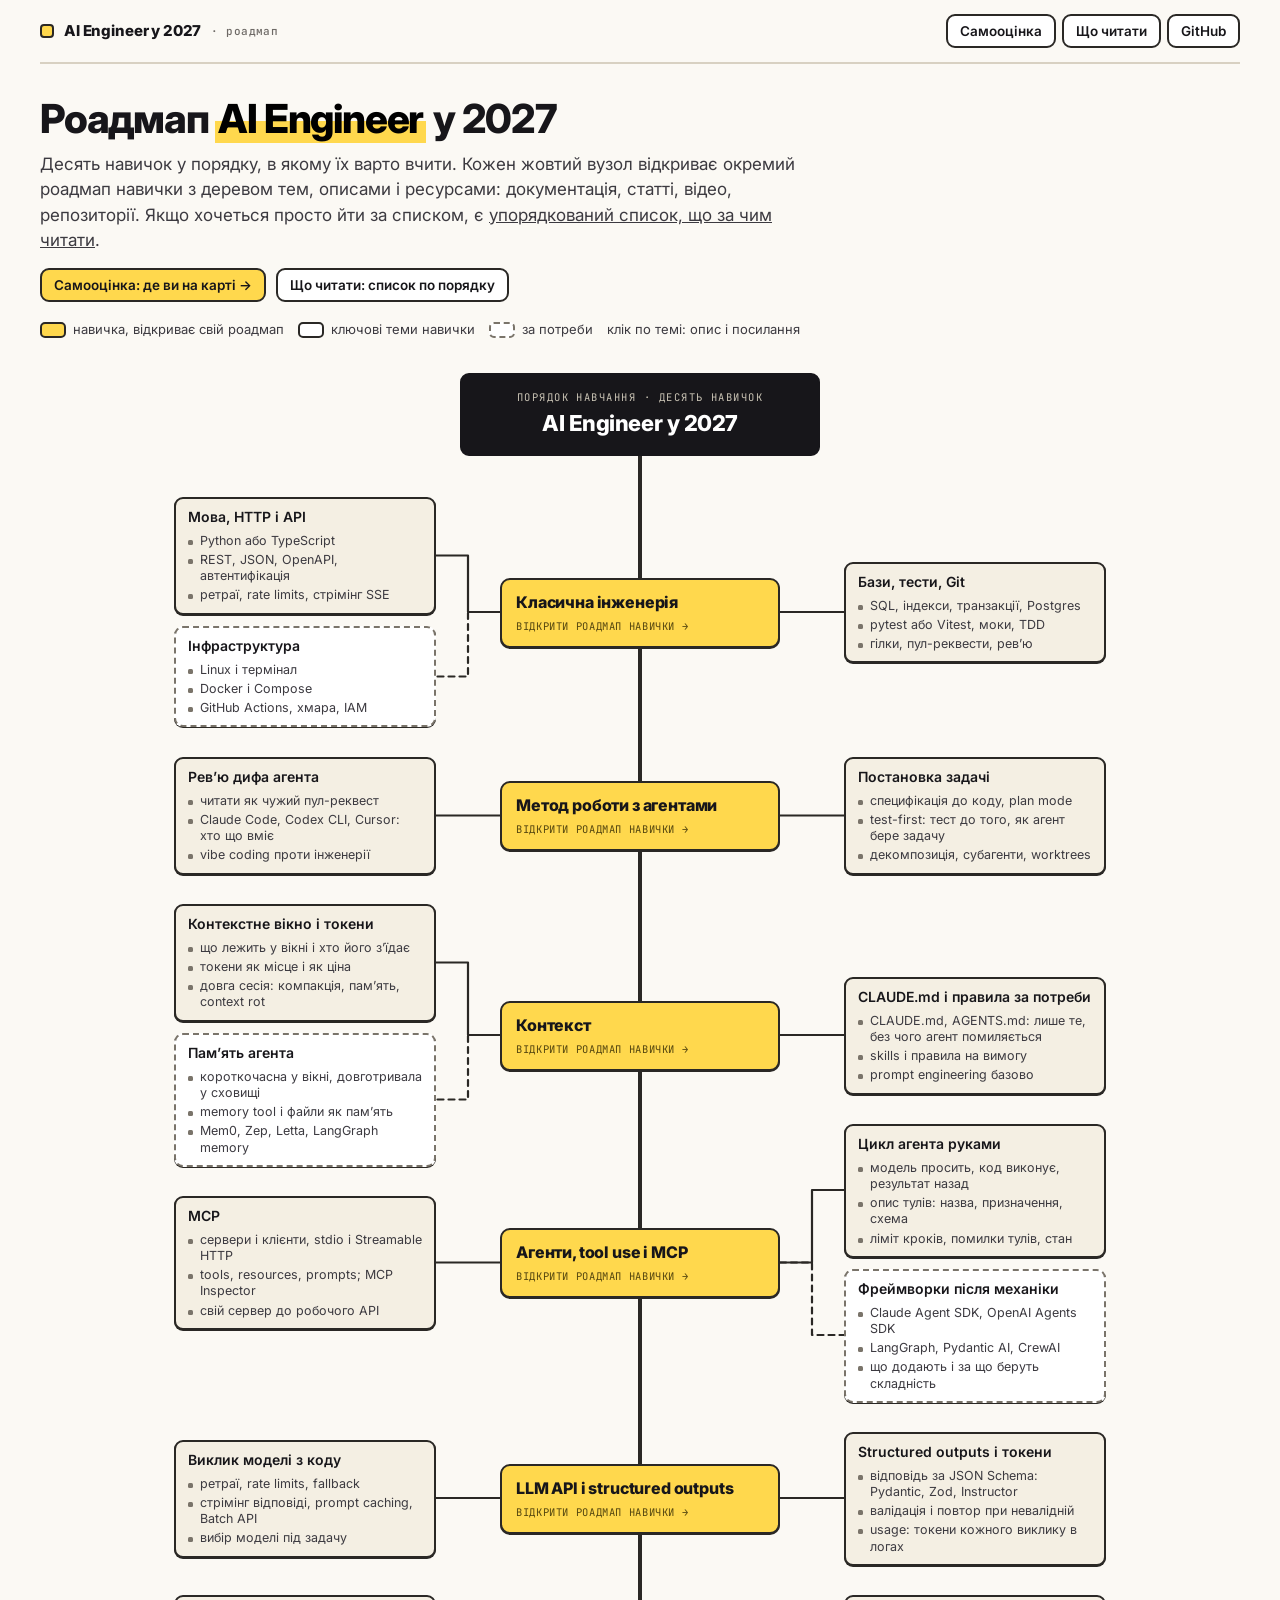
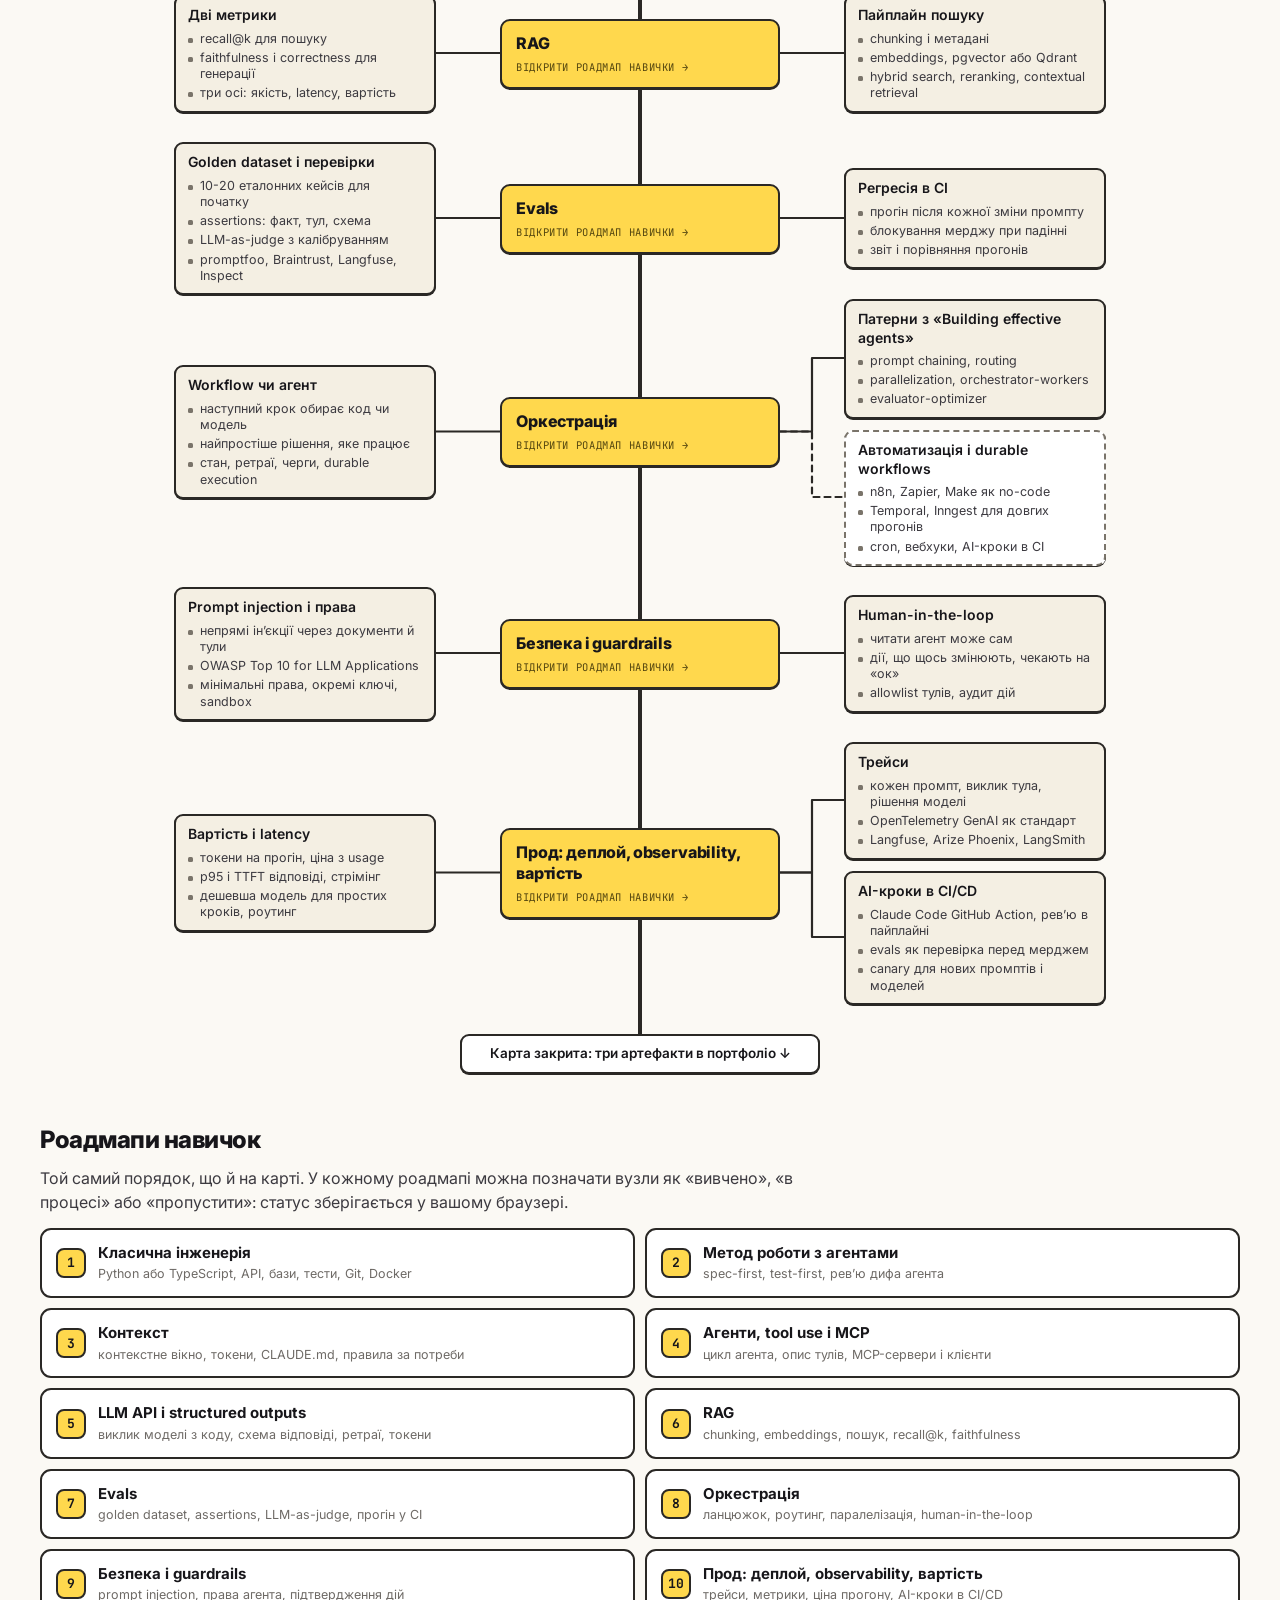
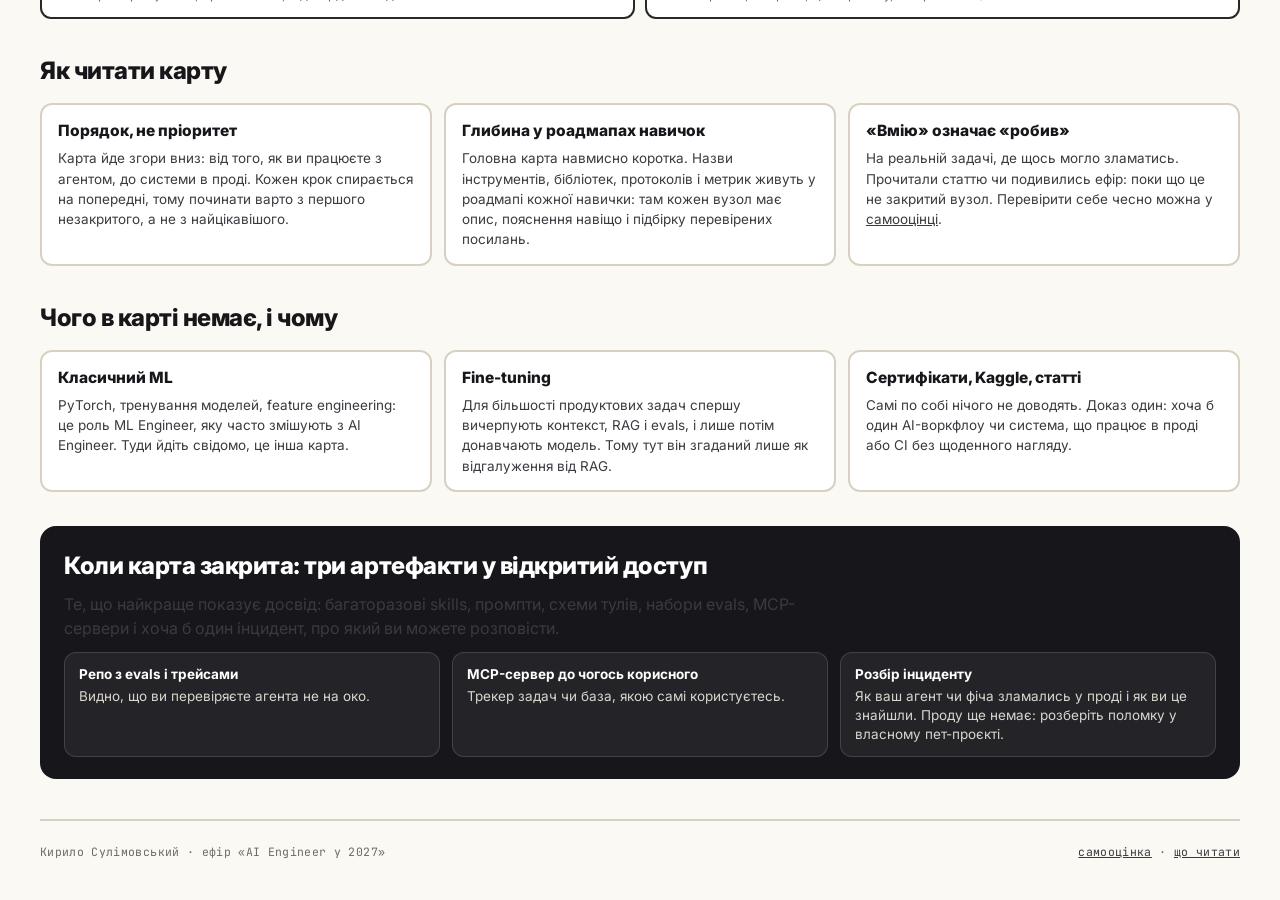
==== commit 1d66d6bc: "Mature roadmaps with verified resources, reading list page, remove vacancy stats and old PDF Co-Auth" ====
--- a/index.html
+++ b/index.html
@@ -4,7 +4,7 @@
 <meta charset="utf-8">
 <meta name="viewport" content="width=device-width, initial-scale=1">
 <title>Роадмап AI Engineer у 2027: навички в порядку навчання</title>
-<meta name="description" content="Візуальний роадмап після ефіру «AI Engineer у 2027»: десять навичок у порядку навчання, окреме дерево тем для кожної, самооцінка з 10 питань. Відсотки за вибіркою з 64 вакансій, листопад 2026.">
+<meta name="description" content="Візуальний роадмап після ефіру «AI Engineer у 2027»: десять навичок у порядку навчання, окреме дерево тем для кожної з перевіреними ресурсами, упорядкований список що читати, самооцінка з 10 питань.">
 <link rel="icon" href="data:image/svg+xml,%3Csvg xmlns=%27http://www.w3.org/2000/svg%27 viewBox=%270 0 32 32%27%3E%3Crect x=%273%27 y=%273%27 width=%2726%27 height=%2726%27 rx=%276%27 fill=%27%23FFD84D%27 stroke=%27%232A2825%27 stroke-width=%273%27/%3E%3C/svg%3E">
 <link rel="preconnect" href="https://fonts.googleapis.com">
 <link rel="preconnect" href="https://fonts.gstatic.com" crossorigin>
@@ -17,7 +17,6 @@
   .skills-grid .n{font-family:var(--mono);font-weight:700;font-size:13px;width:30px;height:30px;border-radius:8px;background:var(--accent);border:2px solid var(--line);display:flex;align-items:center;justify-content:center;flex:none}
   .skills-grid b{display:block;font-size:15px}
   .skills-grid small{display:block;font-size:12.5px;color:var(--dim);margin-top:1px}
-  .skills-grid .pct{margin-left:auto}
   .portfolio{background:var(--ink);color:#fff;border-radius:16px;padding:22px 24px;margin-top:14px}
   .portfolio ol{list-style:none;display:grid;grid-template-columns:repeat(3,1fr);gap:12px;margin-top:12px}
   .portfolio li{background:rgba(255,255,255,.06);border:1px solid rgba(255,255,255,.14);border-radius:12px;padding:12px 14px;font-size:13.5px;line-height:1.4;color:#D9D6CF}
@@ -33,23 +32,22 @@
     <a class="brand" href="index.html"><span class="dot"></span>AI Engineer у 2027 <small>· роадмап</small></a>
     <nav class="nav">
       <a href="self-assessment.html">Самооцінка</a>
-      <a href="ai-engineer-roadmap.pdf">PDF</a>
+      <a href="reading-list.html">Що читати</a>
       <a href="https://github.com/genkovich/ai-engineer-roadmap" rel="noopener">GitHub</a>
     </nav>
   </div>
 
   <header class="hero">
     <h1>Роадмап <mark>AI Engineer</mark> у 2027</h1>
-    <p class="lead">Десять навичок у порядку, в якому їх варто вчити. Кожен жовтий вузол відкриває окремий роадмап навички з деревом тем, описами і ресурсами. Відсотки показують, у якій частці з <b>64 вакансій</b> (42 українські, 22 закордонні, листопад 2026) тему згадано.</p>
+    <p class="lead">Десять навичок у порядку, в якому їх варто вчити. Кожен жовтий вузол відкриває окремий роадмап навички з деревом тем, описами і ресурсами: документація, статті, відео, репозиторії. Якщо хочеться просто йти за списком, є <a href="reading-list.html">упорядкований список, що за чим читати</a>.</p>
     <div class="meta">
       <a class="btn primary" href="self-assessment.html">Самооцінка: де ви на карті →</a>
-      <a class="btn" href="ai-engineer-roadmap.pdf">PDF з ефіру</a>
+      <a class="btn" href="reading-list.html">Що читати: список по порядку</a>
     </div>
     <div class="legend">
       <span class="lg"><span class="sw main"></span>навичка, відкриває свій роадмап</span>
       <span class="lg"><span class="sw"></span>ключові теми навички</span>
       <span class="lg"><span class="sw opt"></span>за потреби</span>
-      <span class="lg"><span class="pct">92%</span>частка з 64 вакансій</span>
       <span class="lg">клік по темі: опис і посилання</span>
     </div>
   </header>
@@ -67,7 +65,7 @@
     <h2>Як читати карту</h2>
     <div class="cards">
       <div class="card"><h4>Порядок, не пріоритет</h4><p>Карта йде згори вниз: від того, як ви працюєте з агентом, до системи в проді. Кожен крок спирається на попередні, тому починати варто з першого незакритого, а не з найцікавішого.</p></div>
-      <div class="card"><h4>Відсотки</h4><p>Частка вакансій, де тему згадано будь-де у вимогах, разом із nice-to-have. Вибірка невелика, за місяць цифри будуть інші: дивіться на порядок величин, не на одиниці.</p></div>
+      <div class="card"><h4>Глибина у роадмапах навичок</h4><p>Головна карта навмисно коротка. Назви інструментів, бібліотек, протоколів і метрик живуть у роадмапі кожної навички: там кожен вузол має опис, пояснення навіщо і підбірку перевірених посилань.</p></div>
       <div class="card"><h4>«Вмію» означає «робив»</h4><p>На реальній задачі, де щось могло зламатись. Прочитали статтю чи подивились ефір: поки що це не закритий вузол. Перевірити себе чесно можна у <a href="self-assessment.html">самооцінці</a>.</p></div>
     </div>
   </section>
@@ -75,15 +73,15 @@
   <section class="block">
     <h2>Чого в карті немає, і чому</h2>
     <div class="cards">
-      <div class="card"><h4>Класичний ML: 27%</h4><p>Переважно українські вакансії (36% проти 9% у світі), де роль AI Engineer змішано з ML Engineer: PyTorch, тренування моделей, feature engineering. Туди йдіть свідомо, це інша карта.</p></div>
-      <div class="card"><h4>Fine-tuning: 25%</h4><p>Згадують рідко, здебільшого як бажане. Для більшості продуктових задач спершу вичерпують контекст, RAG і evals.</p></div>
-      <div class="card"><h4>Сертифікати, Kaggle, статті</h4><p>У вибірці не зустрілись. Ринок просить результат: хоча б один AI-воркфлоу чи система, що працює в проді або CI без щоденного нагляду.</p></div>
+      <div class="card"><h4>Класичний ML</h4><p>PyTorch, тренування моделей, feature engineering: це роль ML Engineer, яку часто змішують з AI Engineer. Туди йдіть свідомо, це інша карта.</p></div>
+      <div class="card"><h4>Fine-tuning</h4><p>Для більшості продуктових задач спершу вичерпують контекст, RAG і evals, і лише потім донавчають модель. Тому тут він згаданий лише як відгалуження від RAG.</p></div>
+      <div class="card"><h4>Сертифікати, Kaggle, статті</h4><p>Самі по собі нічого не доводять. Доказ один: хоча б один AI-воркфлоу чи система, що працює в проді або CI без щоденного нагляду.</p></div>
     </div>
   </section>
 
   <section class="block portfolio" id="portfolio">
     <h2>Коли карта закрита: три артефакти у відкритий доступ</h2>
-    <p>Саме такі артефакти вакансії просять дослівно: багаторазові skills, промпти, схеми тулів, набори evals, MCP-сервери і хоча б один інцидент, про який ви можете розповісти.</p>
+    <p>Те, що найкраще показує досвід: багаторазові skills, промпти, схеми тулів, набори evals, MCP-сервери і хоча б один інцидент, про який ви можете розповісти.</p>
     <ol>
       <li><b>Репо з evals і трейсами</b>Видно, що ви перевіряєте агента не на око.</li>
       <li><b>MCP-сервер до чогось корисного</b>Трекер задач чи база, якою самі користуєтесь.</li>
@@ -92,8 +90,8 @@
   </section>
 
   <footer>
-    <span>Кирило Сулімовський · ефір «AI Engineer у 2027» · вибірка 64 вакансії, листопад 2026</span>
-    <span><a href="self-assessment.html">самооцінка</a> · <a href="ai-engineer-roadmap.pdf">PDF</a></span>
+    <span>Кирило Сулімовський · ефір «AI Engineer у 2027»</span>
+    <span><a href="self-assessment.html">самооцінка</a> · <a href="reading-list.html">що читати</a></span>
   </footer>
 </div>
 <script src="assets/data/skills.js"></script>
@@ -105,7 +103,7 @@
   var g=document.getElementById('skills-grid');
   window.SKILLS.forEach(function(s,i){
     var a=document.createElement('a');a.href='skills/'+s.slug+'.html';
-    a.innerHTML='<span class="n">'+(i+1)+'</span><span><b></b><small></small></span>'+(s.pct!=null?'<span class="pct">'+s.pct+'%</span>':'');
+    a.innerHTML='<span class="n">'+(i+1)+'</span><span><b></b><small></small></span>';
     a.querySelector('b').textContent=s.title;a.querySelector('small').textContent=s.short;
     g.appendChild(a);
   });
--- a/assets/style.css
+++ b/assets/style.css
@@ -46,10 +46,6 @@
 .legend .sw.opt{border-style:dashed;border-color:var(--line-soft)}
 .legend .sw.alt{background:var(--alt);border-color:#B9B5AD}
 .legend .sw.done{background:var(--done-soft);border-color:var(--done)}
-.legend .pct{font-size:11px}
-.pct{display:inline-flex;align-items:center;font-family:var(--mono);font-weight:700;font-size:11px;line-height:1;color:var(--accent-ink);background:var(--paper);border:1.5px solid var(--line);border-radius:6px;padding:3px 6px;white-space:nowrap}
-.node.main .pct{background:#fff}
-
 /* progress */
 .progress{display:flex;align-items:center;gap:14px;flex-wrap:wrap;margin-top:16px;padding:12px 14px;background:var(--paper);border:2px solid var(--frame);border-radius:12px}
 .progress .bar{flex:1;min-width:160px;height:12px;border-radius:6px;background:var(--beige);overflow:hidden;border:1.5px solid var(--frame)}
@@ -73,7 +69,6 @@
 .node:hover{transform:translateY(-1px);box-shadow:0 3px 0 var(--line)}
 .node:focus-visible{outline:3px solid var(--prog);outline-offset:2px}
 .node .lbl{font-weight:600;font-size:14px;display:block}
-.node .pct{position:absolute;top:-10px;right:-8px}
 .node.main{background:var(--accent);border-radius:10px;padding:12px 14px}
 .node.main .lbl{font-weight:800;font-size:16px;letter-spacing:-.01em}
 .node.root{background:var(--ink);color:#fff;border-color:var(--ink);padding:16px 22px;text-align:center;box-shadow:none}
@@ -113,7 +108,6 @@
   .tree .t-group{position:relative;margin:0 0 22px 0;padding-left:20px}
   .tree .t-group::before{content:"";position:absolute;left:0;top:22px;width:20px;height:2.5px;background:var(--line)}
   .tree .node{position:relative;display:block;width:100%;margin-bottom:8px}
-  .tree .node .pct{top:-9px;right:8px}
   .tree .t-kids{margin-left:14px;padding-left:16px;border-left:2px solid var(--line-soft)}
   .tree .t-kids .node{box-shadow:none}
   .tree .t-kids .t-kids{margin-left:10px;padding-left:12px;border-left:1.6px dashed var(--line-soft)}
@@ -141,10 +135,23 @@
 .drawer h4{font-family:var(--mono);font-weight:700;font-size:10.5px;letter-spacing:.12em;text-transform:uppercase;color:var(--dim);margin:16px 0 6px}
 .drawer p{font-size:15px;line-height:1.5;color:var(--ink-2)}
 .drawer p.why{color:var(--ink)}
-.drawer ul.res{list-style:none;display:flex;flex-direction:column;gap:6px}
-.drawer ul.res li a{display:block;padding:9px 12px;border:1.5px solid var(--frame);border-radius:9px;text-decoration:none;color:var(--ink);font-size:14px;background:var(--bg)}
-.drawer ul.res li a:hover{border-color:var(--line)}
-.drawer ul.res li a small{display:block;font-family:var(--mono);font-size:11px;color:var(--dim);margin-top:2px;word-break:break-all}
+ul.res{list-style:none;display:flex;flex-direction:column;gap:6px}
+ul.res li a{display:block;padding:9px 12px;border:1.5px solid var(--frame);border-radius:9px;text-decoration:none;color:var(--ink);font-size:14px;line-height:1.35;background:var(--bg)}
+ul.res li a:hover{border-color:var(--line);background:var(--paper)}
+ul.res li a .rt{display:block;font-weight:600}
+ul.res li a small{display:block;font-family:var(--mono);font-size:11px;color:var(--dim);margin-top:3px;word-break:break-word}
+ul.res li a em{display:block;font-style:normal;font-size:12.5px;color:var(--ink-2);margin-top:3px}
+.drawer h4 .cnt{display:inline-block;margin-left:6px;padding:1px 6px;border-radius:5px;background:var(--beige);color:var(--ink-2);letter-spacing:0}
+.res-groups{display:flex;flex-direction:column;gap:12px}
+.res-group h5{margin:0 0 6px;font-weight:600}
+.rk{display:inline-flex;align-items:center;gap:5px;font-family:var(--mono);font-weight:700;font-size:10.5px;letter-spacing:.08em;text-transform:uppercase;border-radius:6px;padding:3px 8px;white-space:nowrap;border:1.5px solid transparent}
+.rk::before{content:"";width:8px;height:8px;border-radius:2px;background:currentColor;opacity:.85}
+.rk.doc{background:#E4ECFB;color:#1d4ea6}
+.rk.article{background:#F4EFE3;color:#5a4a1c}
+.rk.video{background:#FBE3E3;color:#a12626}
+.rk.github{background:#E8E6E1;color:#2a2825}
+.rk.course{background:#E3F3E9;color:#1f5a3a}
+.rk.post{background:#E6F0F7;color:#1b5e8a}
 .drawer .status{display:flex;gap:6px;flex-wrap:wrap}
 .drawer .status button{flex:1;min-width:92px;padding:9px 10px;border:2px solid var(--frame);border-radius:9px;background:var(--paper);font-family:var(--sans);font-weight:600;font-size:13px;cursor:pointer;color:var(--ink-2)}
 .drawer .status button[data-s="done"].on{background:var(--done-soft);border-color:var(--done);color:#1f5a3a}
@@ -190,3 +197,42 @@
 footer{margin-top:40px;padding:22px 0 40px;border-top:2px solid var(--frame);font-family:var(--mono);font-size:11.5px;color:var(--dim);letter-spacing:.03em;display:flex;justify-content:space-between;gap:10px;flex-wrap:wrap}
 footer a{color:var(--ink-2)}
 .sr{position:absolute;left:-9999px}
+
+/* reading list */
+.rl-toc{display:flex;flex-wrap:wrap;gap:6px;margin-top:14px}
+.rl-toc a{display:inline-flex;align-items:center;gap:6px;padding:6px 10px;border:1.5px solid var(--frame);border-radius:9px;background:var(--paper);text-decoration:none;font-size:13px;color:var(--ink-2)}
+.rl-toc a:hover{border-color:var(--line);color:var(--ink)}
+.rl-toc a b{font-family:var(--mono);font-size:11px;background:var(--accent);border:1.5px solid var(--line);border-radius:6px;padding:1px 5px;color:var(--accent-ink)}
+.rl-toc a small{font-family:var(--mono);font-size:11px;color:var(--dim)}
+.rl-stage{margin-top:34px}
+.rl-head{display:flex;align-items:flex-start;gap:14px;padding:16px 18px;background:var(--ink);color:#fff;border-radius:14px;flex-wrap:wrap}
+.rl-head .rl-n{font-family:var(--mono);font-weight:700;font-size:15px;width:36px;height:36px;border-radius:9px;background:var(--accent);color:var(--accent-ink);border:2px solid var(--line);display:flex;align-items:center;justify-content:center;flex:none}
+.rl-head>div{flex:1;min-width:200px}
+.rl-head h2{font-size:21px;font-weight:800;letter-spacing:-.02em;color:#fff;line-height:1.2}
+.rl-head p{margin-top:4px;font-size:14px;line-height:1.45;color:#C9C3B4}
+.rl-head .btn{background:transparent;color:#fff;border-color:rgba(255,255,255,.4);align-self:center}
+.rl-head .btn:hover{background:rgba(255,255,255,.1)}
+.rl-head.complete .rl-n{background:var(--done);color:#fff}
+.rl-list{list-style:none;margin-top:10px;display:flex;flex-direction:column;gap:8px}
+.rl-item{display:grid;grid-template-columns:30px 40px 1fr;gap:10px;align-items:start;padding:12px 14px;border:2px solid var(--frame);border-radius:12px;background:var(--paper)}
+.rl-item.done{background:var(--done-soft);border-color:#B9DEC8}
+.rl-item.done .rl-title{color:var(--dim);text-decoration:line-through}
+.rl-check{position:relative;display:block;width:24px;height:24px;margin-top:2px;cursor:pointer}
+.rl-check input{position:absolute;opacity:0;width:100%;height:100%;margin:0;cursor:pointer}
+.rl-check .box{display:block;width:24px;height:24px;border:2px solid var(--line);border-radius:7px;background:var(--paper)}
+.rl-check input:checked+.box{background:var(--done);border-color:var(--done)}
+.rl-check input:checked+.box::after{content:"✓";color:#fff;font-weight:800;font-size:15px;display:flex;align-items:center;justify-content:center;height:100%}
+.rl-check input:focus-visible+.box{outline:2px solid var(--prog);outline-offset:2px}
+.rl-num{font-family:var(--mono);font-weight:700;font-size:13px;color:var(--dim);padding-top:4px}
+.rl-body{min-width:0}
+.rl-title{font-weight:600;font-size:16px;line-height:1.35;color:var(--ink);text-decoration:none;border-bottom:1.5px solid var(--frame);overflow-wrap:anywhere}
+.rl-title:hover{border-color:var(--ink)}
+.rl-meta{display:flex;flex-wrap:wrap;gap:6px 10px;align-items:center;margin-top:6px;font-family:var(--mono);font-size:11.5px;color:var(--dim)}
+.rl-meta .time{padding:2px 7px;border:1.5px solid var(--frame);border-radius:6px}
+.rl-why{margin-top:6px;font-size:14px;line-height:1.45;color:var(--ink-2)}
+@media (max-width:760px){
+  .rl-item{grid-template-columns:28px 1fr;gap:8px 10px}
+  .rl-num{display:none}
+  .rl-head{padding:14px}
+  .rl-head .btn{align-self:flex-start}
+}
